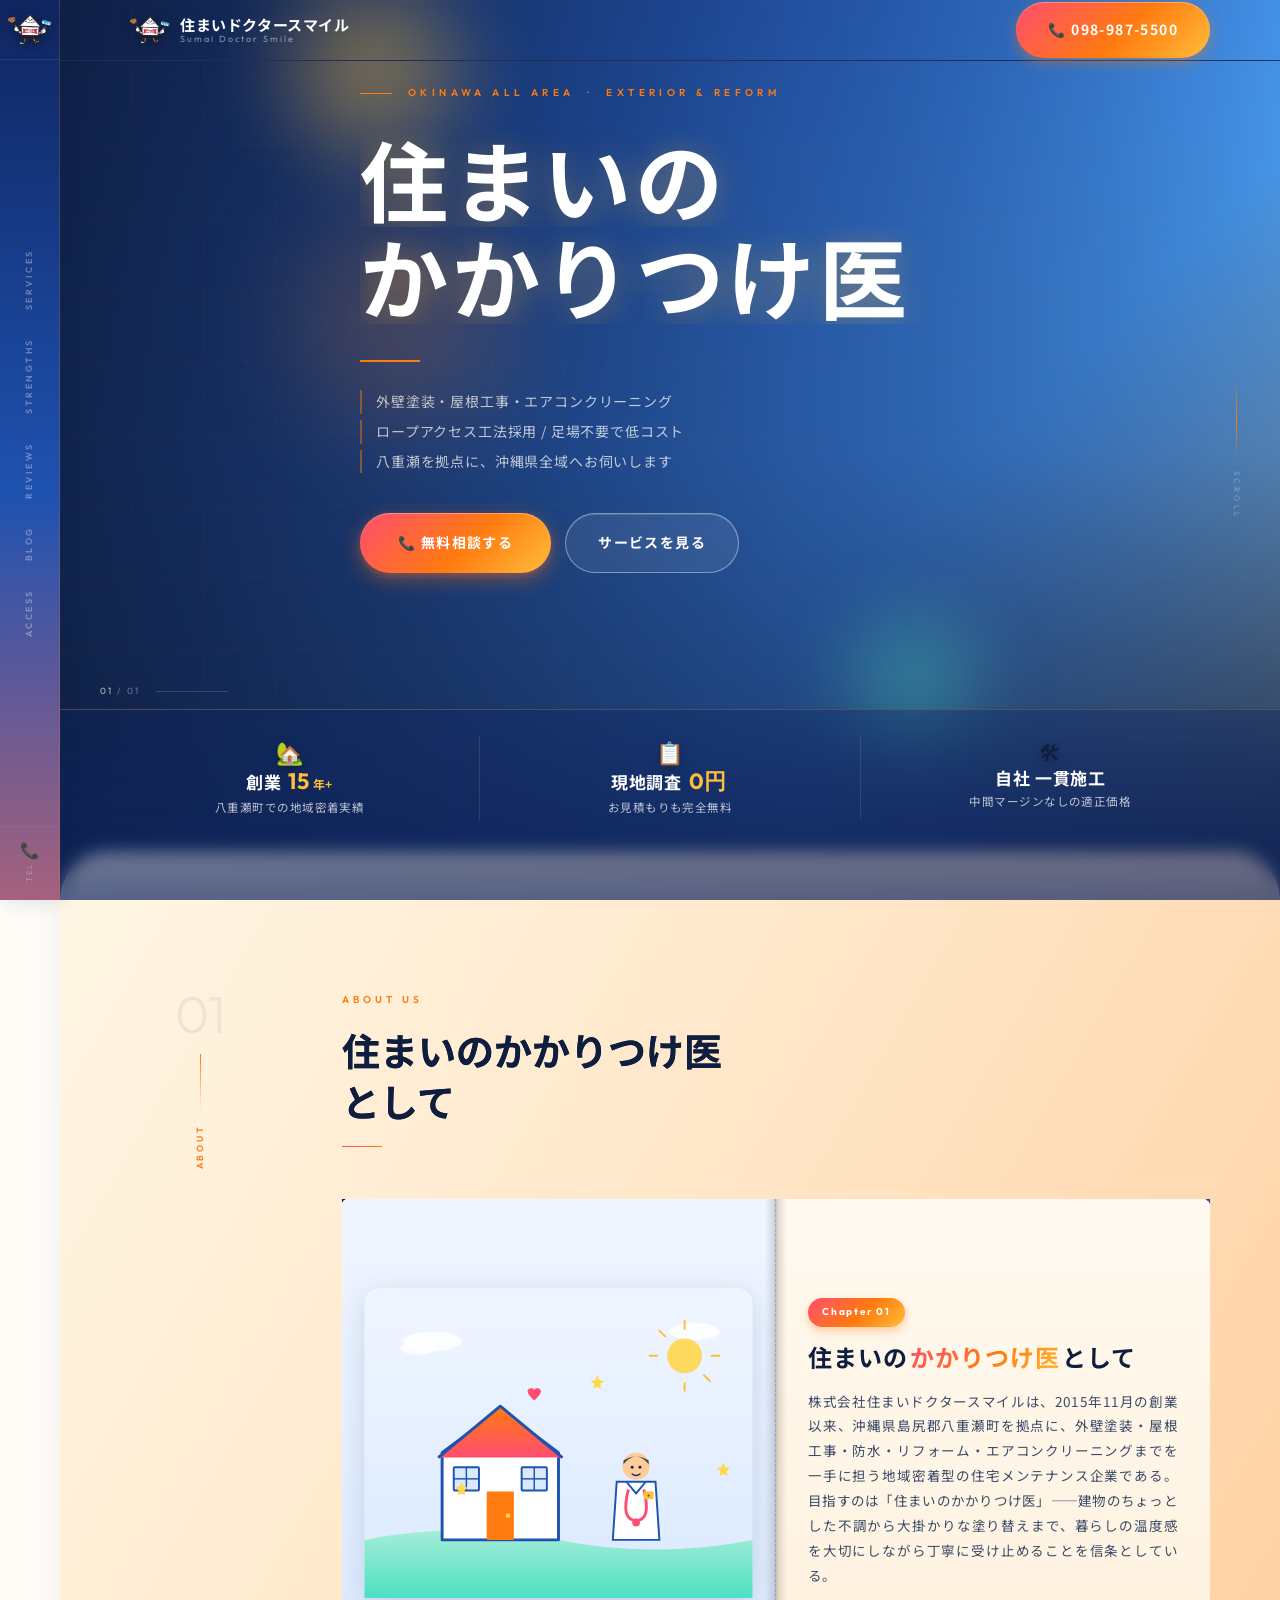
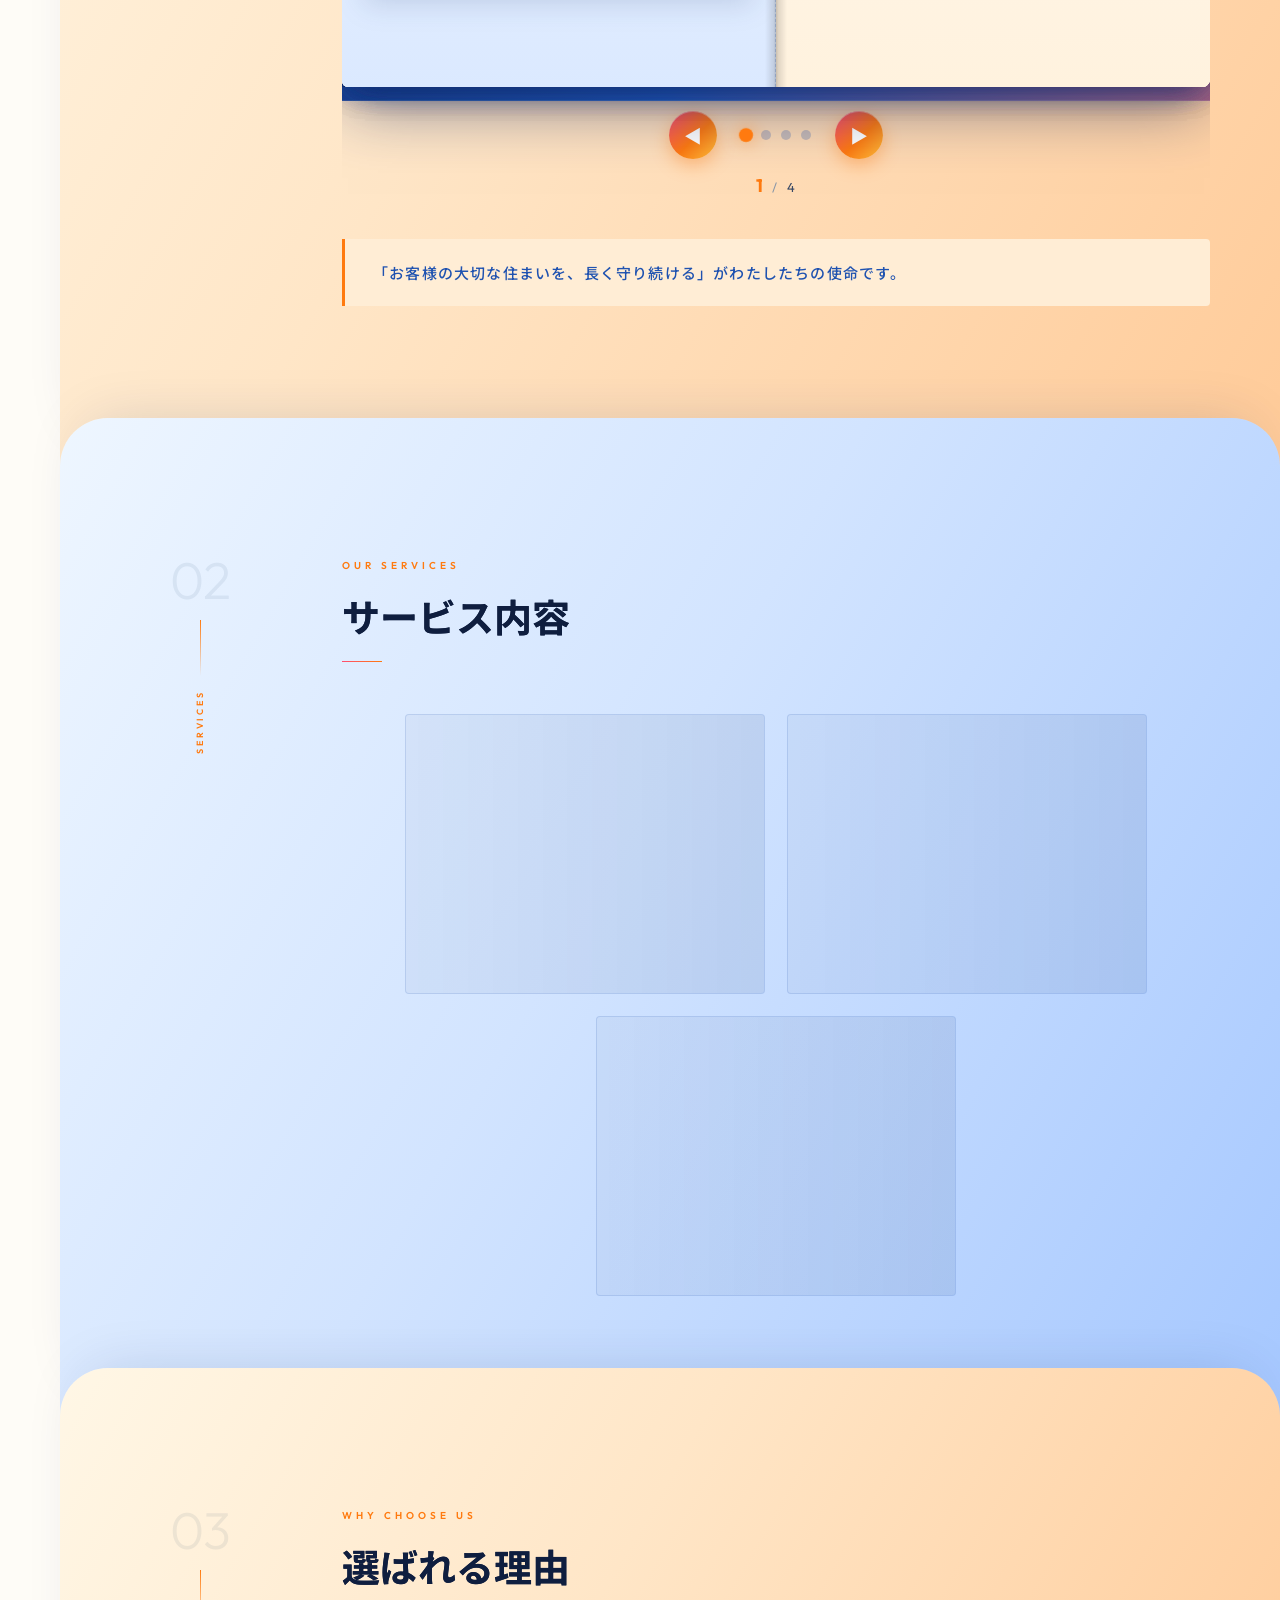
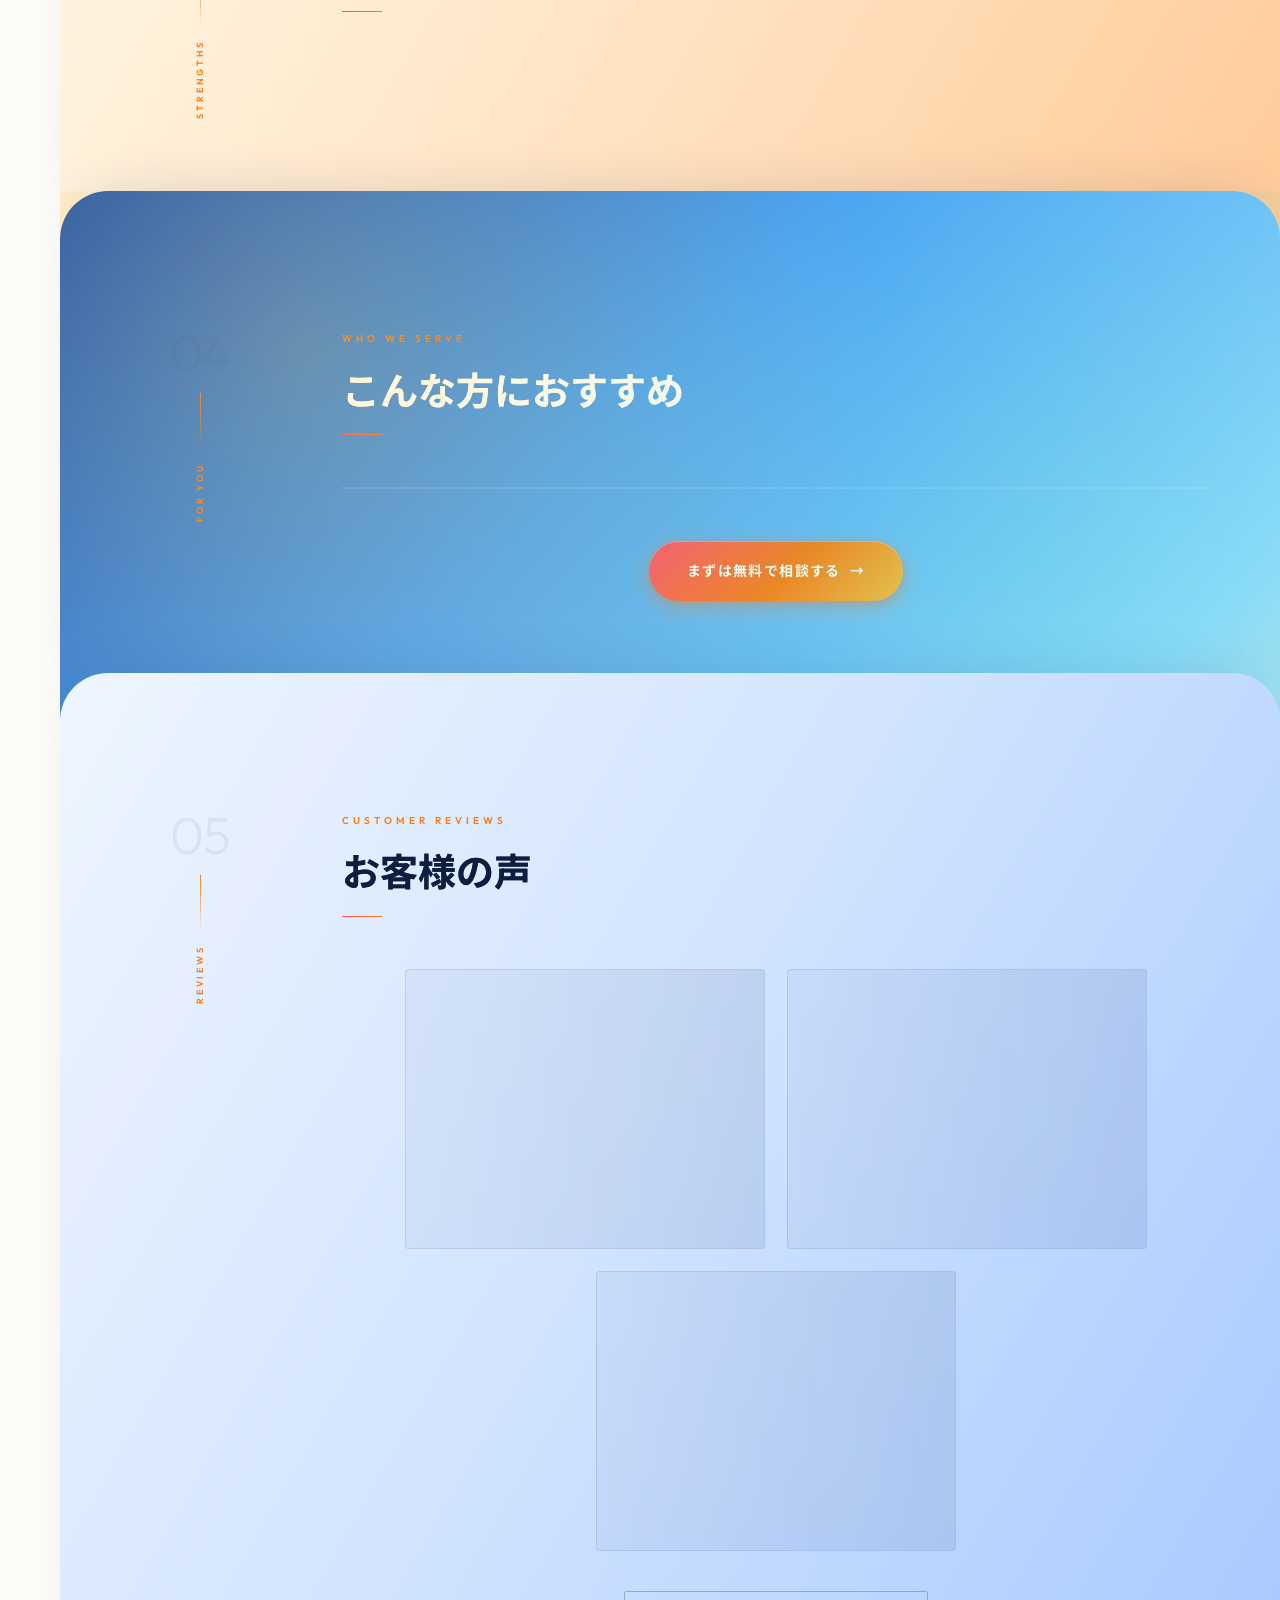
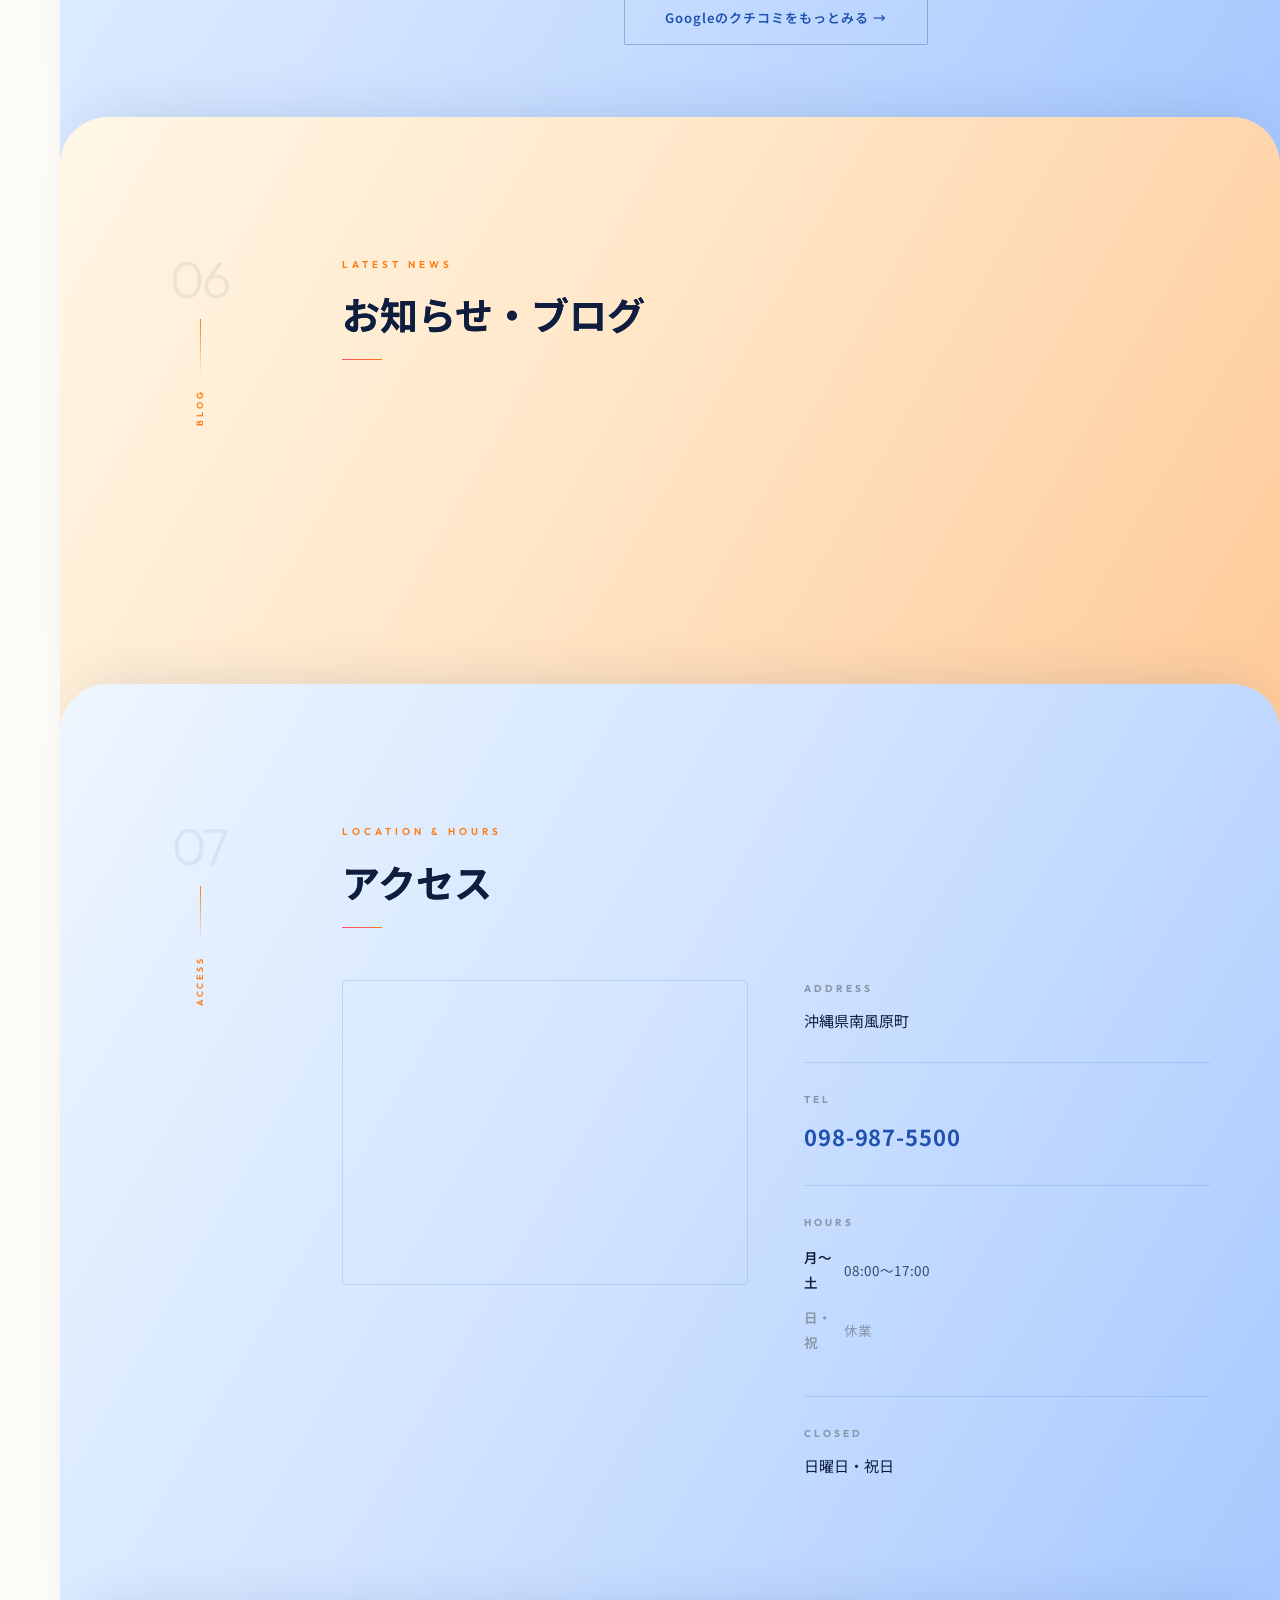
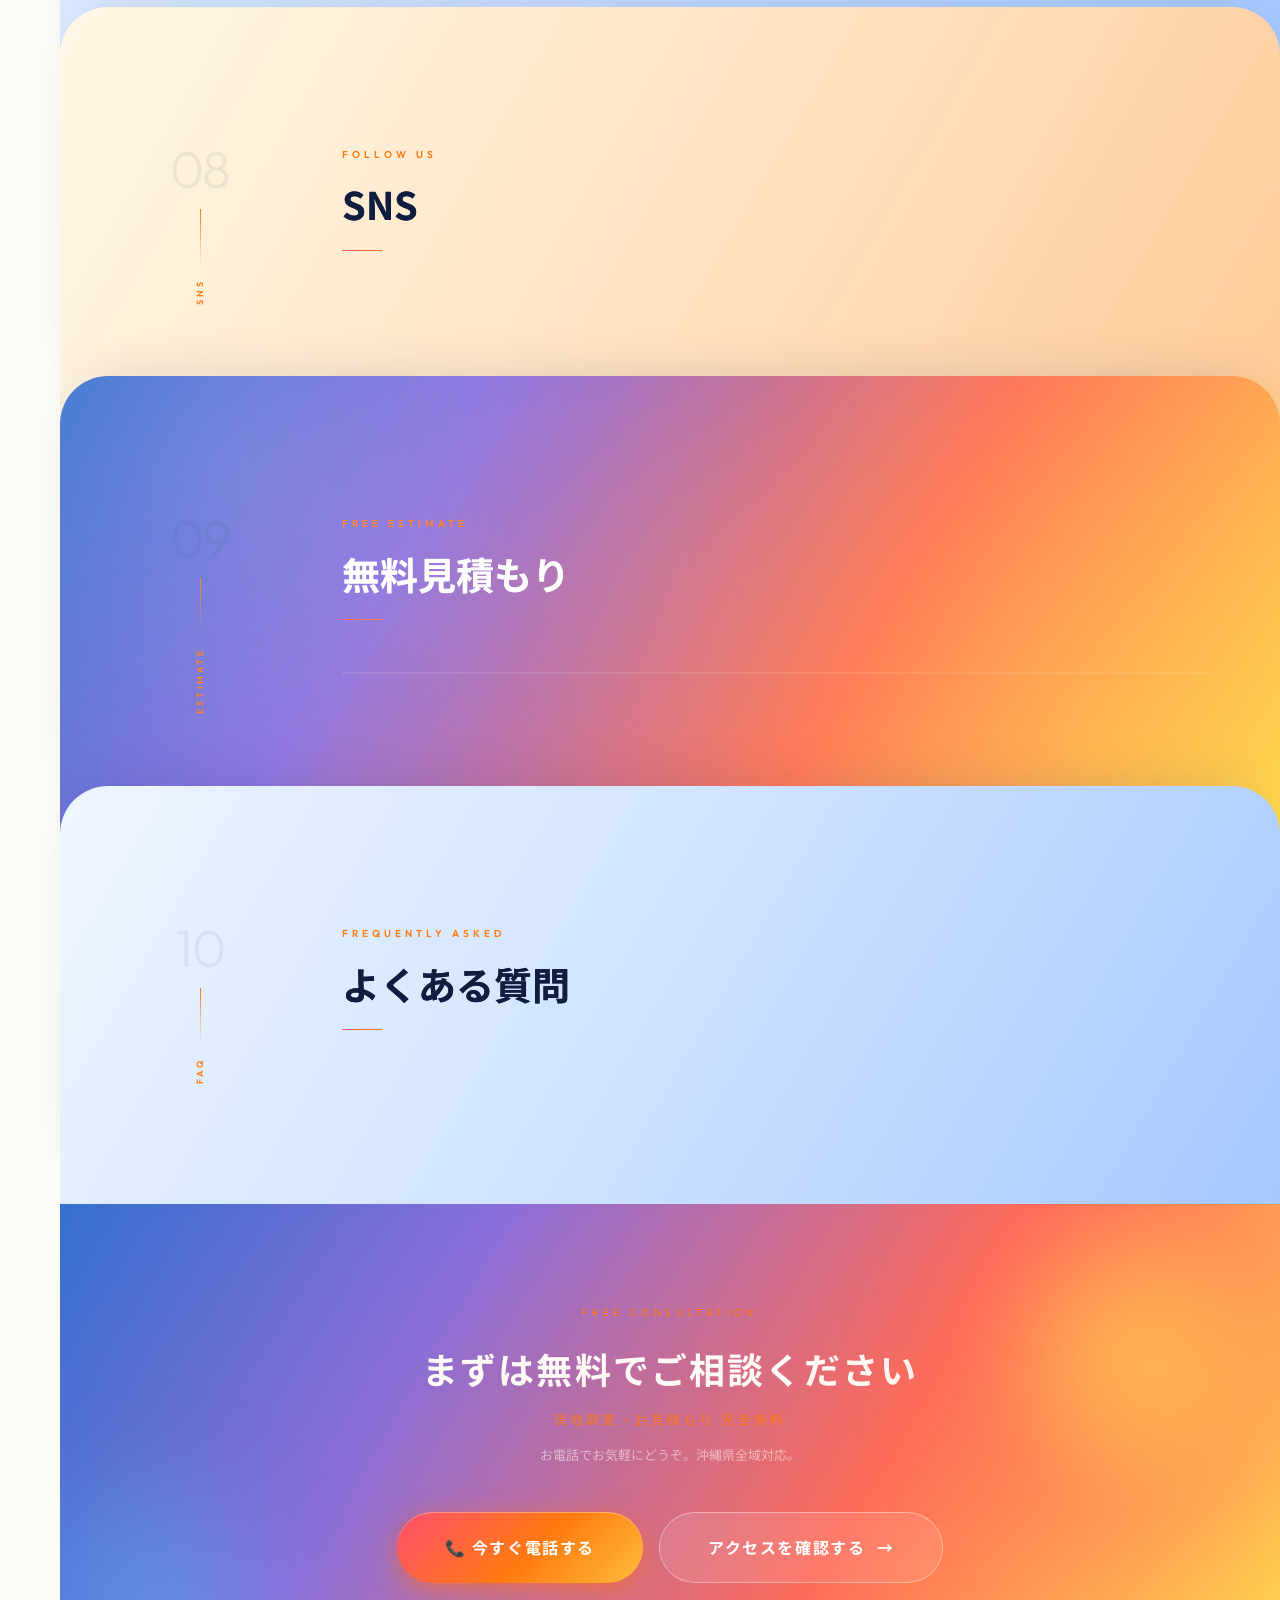
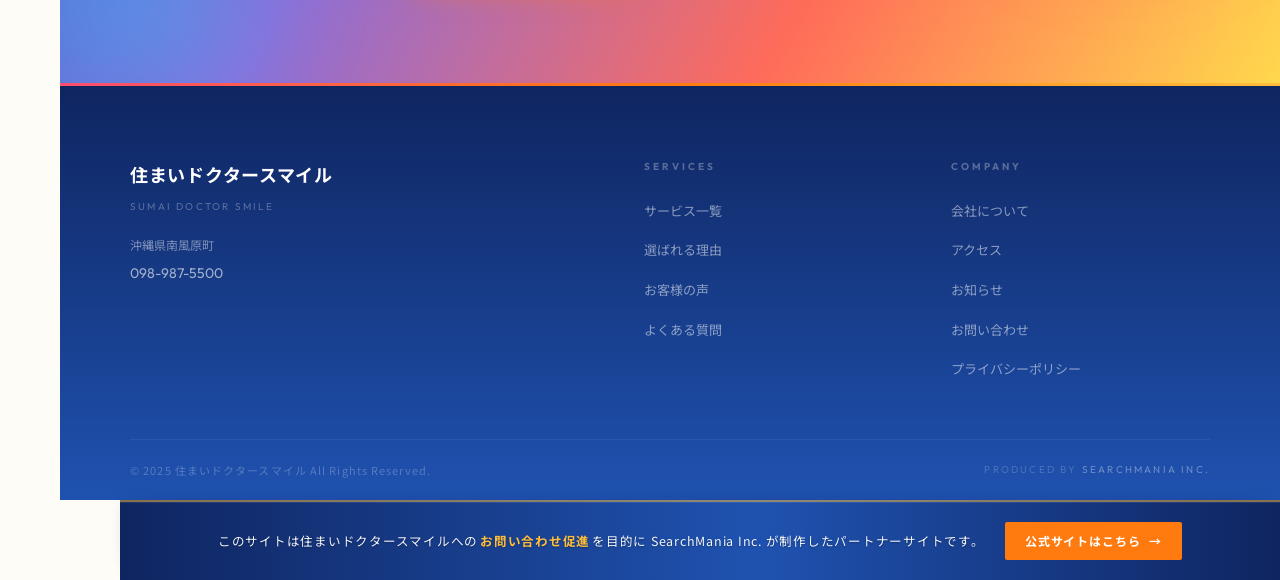
==== index.html @ c66b6b59 "ページめくりを右ページ(text)だけ折山軸で回転＋イラストフェード＋住所を南風原町に修正" ====
<!DOCTYPE html>
<!-- ============================================================
     index.html — 住まいドクタースマイル様
     re-loop.jp インスパイア エディトリアルデザイン
     ============================================================ -->
<html lang="ja">
<head>
<meta charset="UTF-8">
<meta name="viewport" content="width=device-width,initial-scale=1,viewport-fit=cover">
<meta name="theme-color" content="#0D1E3D">
<title>外壁塗装・屋根工事・エアコンクリーニング｜住まいドクタースマイル【沖縄県全域対応】</title>
<meta name="description" content="八重瀬町を拠点に沖縄県全域へ。ロープアクセス工法で足場不要・低コストを実現。外壁塗装・屋根工事・エアコンクリーニングなら住まいドクタースマイルへ。無料調査・無料見積もり。">
<meta http-equiv="content-language" content="ja">

<!-- OGP -->
<meta property="og:type" content="website">
<meta property="og:title" content="外壁塗装・屋根工事なら住まいドクタースマイル｜沖縄県全域対応">
<meta property="og:description" content="八重瀬町を拠点に沖縄県全域へ。ロープアクセス工法で足場不要・低コスト。無料調査・無料見積もり。">
<meta property="og:url" content="https://sumai-doctor-smile.search-mania.net/">
<meta property="og:image" content="https://sumai-doctor-smile.search-mania.net/ogp.svg">
<meta property="og:site_name" content="住まいドクタースマイル">
<meta property="og:locale" content="ja_JP">
<meta name="twitter:card" content="summary_large_image">

<link rel="icon" type="image/png" href="/logo.png">
<link rel="apple-touch-icon" href="/logo.png">
<link rel="canonical" href="https://sumai-doctor-smile.search-mania.net/">

<!-- Google Fonts -->
<link rel="preconnect" href="https://fonts.googleapis.com">
<link rel="preconnect" href="https://fonts.gstatic.com" crossorigin>
<link href="https://fonts.googleapis.com/css2?family=Outfit:wght@300;400;600;700&family=Noto+Sans+JP:wght@400;500;700&display=swap" rel="stylesheet">

<link rel="stylesheet" href="shared.css">

<!-- Google Search Console 認証 -->
<meta name="google-site-verification" content="LZg90oxtbqi0v6An7Fc0uO3ufbqcmW4_Qp9mCI2u6wk" />

<!-- JSON-LD -->
<script id="main-jsonld" type="application/ld+json">
{
  "@context": "https://schema.org",
  "@type": "LocalBusiness",
  "name": "株式会社住まいドクタースマイル",
  "alternateName": "Sumai Doctor Smile",
  "image": "https://sumai-doctor-smile.search-mania.net/ogp.svg",
  "url": "https://sumai-doctor-smile.search-mania.net/",
  "telephone": "0989875500",
  "inLanguage": "ja",
  "address": {
    "@type": "PostalAddress",
    "streetAddress": "喜屋武261-2",
    "addressLocality": "島尻郡南風原町",
    "addressRegion": "沖縄県",
    "postalCode": "901-1113",
    "addressCountry": "JP"
  },
  "openingHours": ["Mo-Sa 08:00-17:00"],
  "priceRange": "¥¥",
  "sameAs": [
    "https://sumai-dr-smile-okinawa.com/",
    "https://www.instagram.com/sumai_dr.smile/",
    "https://www.facebook.com/sumaidoctorsmile"
  ]
}
</script>
</head>
<body>

<!-- スクロール進捗バー -->
<div class="scroll-progress" id="scrollProgress" aria-hidden="true"></div>

<!-- ============================================================
     ページローダー
     ============================================================ -->
<div id="page-loader" aria-hidden="true">
  <img class="loader-stamp" src="/logo.png" alt="住まいドクタースマイル" />
  <p class="loader-name">住まいドクタースマイル</p>
  <div class="loader-dots" aria-label="読み込み中"><span></span><span></span><span></span></div>
</div>

<!-- ============================================================
     左サイドバー（デスクトップ）
     ============================================================ -->
<aside class="sidebar" id="sidebar" aria-label="サイドナビゲーション">
  <a href="#hero" class="sb-brand" aria-label="トップへ">
    <img class="sb-brand-logo" src="/logo.png" alt="住まいドクタースマイル" />
  </a>
  <nav class="sb-nav" aria-label="セクションナビ">
    <a href="#menu"     class="sb-link">SERVICES</a>
    <a href="#features" class="sb-link">STRENGTHS</a>
    <a href="#reviews"  class="sb-link">REVIEWS</a>
    <a href="#blog"     class="sb-link">BLOG</a>
    <a href="#access"   class="sb-link">ACCESS</a>
  </nav>
  <a href="tel:0989875500" class="sb-contact" aria-label="098-987-5500 に電話する">
    <span class="sb-tel-icon" aria-hidden="true">📞</span>
    <span class="sb-tel-label">TEL</span>
  </a>
</aside>

<!-- ============================================================
     トップナビ（モバイル主用）
     ============================================================ -->
<nav class="nav" id="nav" role="navigation" aria-label="グローバルナビゲーション">
  <div class="nav-inner">
    <a href="#hero" class="nav-brand">
      <img class="nav-brand-logo" src="/logo.png" alt="住まいドクタースマイル" />
      <span class="nav-brand-text">
        <span class="nav-brand-ja-txt nav-brand-ja">住まいドクタースマイル</span>
        <span class="en">Sumai Doctor Smile</span>
      </span>
    </a>
    <a href="tel:0989875500" class="btn btn-nav">📞 098-987-5500</a>
    <button class="nav-toggle" id="navToggle" aria-label="メニューを開く" aria-expanded="false">
      <span></span><span></span><span></span>
    </button>
  </div>
  <div class="nav-mobile-menu" id="navMobileMenu" aria-hidden="true">
    <ul>
      <li><a href="#about"    class="nav-mobile-link">私たちについて</a></li>
      <li><a href="#menu"     class="nav-mobile-link">サービス内容</a></li>
      <li><a href="#features" class="nav-mobile-link">選ばれる理由</a></li>
      <li><a href="#reviews"  class="nav-mobile-link">お客様の声</a></li>
      <li><a href="#blog"     class="nav-mobile-link">お知らせ・ブログ</a></li>
      <li><a href="#access"   class="nav-mobile-link">アクセス</a></li>
      <li><a href="tel:0989875500" class="nav-mobile-link nav-mobile-tel">📞 098-987-5500（無料相談）</a></li>
    </ul>
  </div>
</nav>

<!-- ============================================================
     ページラッパー（サイドバー分オフセット）
     ============================================================ -->
<div class="page-wrap">

  <!-- ============================================================
       HERO — フルブリード エディトリアルスタイル
       ============================================================ -->
  <section class="hero" id="hero" aria-label="メインビジュアル">

    <!-- 装飾：浮遊オーブ -->
    <div class="hero-particles" aria-hidden="true"></div>

    <!-- CMS 写真背景（applyHero が設定） -->
    <div class="hero-photo-bg" id="heroPhotoBg"></div>

    <!-- 右側写真コラージュ（デスクトップ装飾） -->
    <div class="hero-photo-collage" id="heroPhotoCollage" aria-hidden="true">
      <div class="hpc-top" id="hpcTop">
        <span class="hpc-label">| EXTERIOR |</span>
      </div>
      <div class="hpc-btm" id="hpcBtm">
        <span class="hpc-label">| REFORM |</span>
      </div>
    </div>

    <!-- 旧写真グリッド（CMS互換性のため保持・非表示） -->
    <div id="heroPhotoGrid" style="display:none;" aria-hidden="true">
      <div class="hpg-main"></div>
      <div class="hpg-sm hpg-sm-1"></div>
      <div class="hpg-sm hpg-sm-2"></div>
    </div>

    <!-- メインテキスト -->
    <div class="container hero-inner">
      <div class="hero-eyebrow hero-anim-1">
        OKINAWA ALL AREA &nbsp;·&nbsp; EXTERIOR &amp; REFORM
      </div>
      <h1 class="hero-h1">
        <span class="hero-h1-line">
          <span class="hero-h1-line-inner">住まいの</span>
        </span>
        <span class="hero-h1-line">
          <span class="hero-h1-line-inner">かかりつけ医</span>
        </span>
      </h1>
      <div class="hero-rule hero-anim-3" id="heroRule"></div>
      <div class="hero-subs hero-anim-4" id="heroSubs">
        <p class="h-sub" id="heroSub">外壁塗装・屋根工事・エアコンクリーニング</p>
        <p class="h-sub">ロープアクセス工法採用 / 足場不要で低コスト</p>
        <p class="h-sub">八重瀬を拠点に、沖縄県全域へお伺いします</p>
      </div>
      <div class="h-actions hero-anim-5">
        <a href="tel:0989875500" class="btn btn-primary btn-ripple">📞 無料相談する</a>
        <a href="#menu" class="btn btn-outline-white">サービスを見る</a>
      </div>
    </div>

    <!-- 統計バー -->
    <div class="hero-stats-bar hero-anim-6">
      <div class="hero-stat">
        <span class="h-stat-ico" aria-hidden="true">🏡</span>
        <span class="h-stat-value">創業 <span class="count-num" data-count="15">0</span><small>年+</small></span>
        <span class="h-stat-caption">八重瀬町での地域密着実績</span>
      </div>
      <div class="hero-stat">
        <span class="h-stat-ico" aria-hidden="true">📋</span>
        <span class="h-stat-value">現地調査 <em>0円</em></span>
        <span class="h-stat-caption">お見積もりも完全無料</span>
      </div>
      <div class="hero-stat">
        <span class="h-stat-ico" aria-hidden="true">🛠</span>
        <span class="h-stat-value">自社 一貫施工</span>
        <span class="h-stat-caption">中間マージンなしの適正価格</span>
      </div>
    </div>

    <!-- スライドショー進行インジケーター（grandereverie.jp インスパイア） -->
    <div class="hero-indicator" id="heroIndicator" aria-hidden="true">
      <span class="hero-slide-counter">
        <span class="current" id="heroCountCurrent">01</span>
        <span> / </span>
        <span id="heroCountTotal">01</span>
      </span>
      <div class="hero-progress-track">
        <div class="hero-progress-fill" id="heroProgressFill"></div>
      </div>
    </div>

    <!-- スクロールインジケーター -->
    <div class="hero-scroll" aria-hidden="true">
      <div class="hero-scroll-line"></div>
      <span>SCROLL</span>
    </div>
  </section>

  <!-- ============================================================
       ABOUT — 01
       ============================================================ -->
  <section class="about ed-sec" id="about">
    <div class="container">
      <div class="ed-grid">
        <div class="ed-aside">
          <span class="ed-num" aria-hidden="true">01</span>
          <div class="ed-vline" aria-hidden="true"></div>
          <span class="ed-en" aria-hidden="true">About</span>
        </div>
        <div class="ed-main">
          <div class="sec-head sec-head-left">
            <span class="eyebrow">About Us</span>
            <h2 class="section-title reveal">住まいのかかりつけ医<br>として</h2>
            <span class="sec-line line-draw"></span>
          </div>

          <!-- 3D フリップブック -->
          <div class="pb-book" id="pbBook" data-current="1">
            <div class="pb-stage">
              <article class="pb-page" data-idx="1">
                <div class="pb-inner">
                  <div class="pb-side pb-illust">
                    <img src="/assets/about/scene1-doctor.svg" alt="住まいのかかりつけ医" decoding="async"/>
                  </div>
                  <div class="pb-side pb-text">
                    <span class="ab-badge">Chapter 01</span>
                    <h3 class="ab-headline">住まいの<em>かかりつけ医</em>として</h3>
                    <p data-para="1">株式会社住まいドクタースマイルは、2015年11月の創業以来、沖縄県島尻郡八重瀬町を拠点に、外壁塗装・屋根工事・防水・リフォーム・エアコンクリーニングまでを一手に担う地域密着型の住宅メンテナンス企業である。目指すのは「住まいのかかりつけ医」——建物のちょっとした不調から大掛かりな塗り替えまで、暮らしの温度感を大切にしながら丁寧に受け止めることを信条としている。</p>
                  </div>
                </div>
              </article>

              <article class="pb-page" data-idx="2">
                <div class="pb-inner">
                  <div class="pb-side pb-illust">
                    <img src="/assets/about/scene2-climate.svg" alt="沖縄の強い日差し・塩害・台風から住まいを守る" decoding="async"/>
                  </div>
                  <div class="pb-side pb-text">
                    <span class="ab-badge">Chapter 02</span>
                    <h3 class="ab-headline">沖縄の気候に<em>本当に耐える</em>塗装を</h3>
                    <p data-para="2">沖縄の住宅は、強い日差し、絶え間ない塩害、そして毎年やってくる台風という、本土とは比べものにならない過酷な環境にさらされている。だからこそ当社は、塗料の選定から下地処理、防水仕様の設計に至るまで、沖縄の気候に本当に耐え得るかを一つひとつ吟味している。表面を整えるだけの塗装ではなく、10年先も安心して暮らせる住まいを残すことが、当社の使命である。</p>
                  </div>
                </div>
              </article>

              <article class="pb-page" data-idx="3">
                <div class="pb-inner">
                  <div class="pb-side pb-illust">
                    <img src="/assets/about/scene3-rope.svg" alt="ロープアクセスで足場費用ゼロ" decoding="async"/>
                  </div>
                  <div class="pb-side pb-text">
                    <span class="ab-badge">Chapter 03</span>
                    <h3 class="ab-headline">ロープアクセスで<em>足場費用ゼロ</em></h3>
                    <p data-para="3">最大の強みは、ロープアクセス工法を採用していることである。ビルやマンションの高所、狭小地の外壁など、足場を組めば数十万円かかる現場でも、ロープアクセスなら足場費用ゼロで、しかも工期を大幅に短縮できる。「足場代が高いから」と諦めていた補修や点検にも、気軽に一歩踏み出していただける体制を整えている。</p>
                  </div>
                </div>
              </article>

              <article class="pb-page" data-idx="4">
                <div class="pb-inner">
                  <div class="pb-side pb-illust">
                    <img src="/assets/about/scene4-onestop.svg" alt="住まいのあらゆる困りごとにワンストップ" decoding="async"/>
                  </div>
                  <div class="pb-side pb-text">
                    <span class="ab-badge">Chapter 04</span>
                    <h3 class="ab-headline">住まいのすべてを<em>ワンストップ</em>で</h3>
                    <p data-para="4">外壁・屋根の塗装から、雨漏り診断、エアコンクリーニング、ハウスクリーニング、内部解体、不用品回収まで——住まいに関わるあらゆる困りごとにワンストップで対応する。自社一貫施工で中間マージンを排し、明朗会計・現地調査無料・お見積り無料を徹底している。八重瀬から沖縄全域へ、住まいと家族の暮らしを守り続けたい。</p>
                  </div>
                </div>
              </article>

              <!-- 綴じ影は stage 内に閉じ込める -->
              <div class="pb-spine" aria-hidden="true"></div>
            </div>

            <!-- コントロール -->
            <div class="pb-controls">
              <button class="pb-btn pb-prev" type="button" aria-label="前のページ">◀</button>
              <div class="pb-dots" role="tablist">
                <button class="pb-dot" data-goto="1" aria-label="Chapter 1"></button>
                <button class="pb-dot" data-goto="2" aria-label="Chapter 2"></button>
                <button class="pb-dot" data-goto="3" aria-label="Chapter 3"></button>
                <button class="pb-dot" data-goto="4" aria-label="Chapter 4"></button>
              </div>
              <button class="pb-btn pb-next" type="button" aria-label="次のページ">▶</button>
            </div>
            <div class="pb-counter"><span id="pbCurrent">1</span> <em>/</em> 4</div>
          </div>

          <blockquote class="about-quote reveal" id="aboutQuote">
            「お客様の大切な住まいを、長く守り続ける」がわたしたちの使命です。
          </blockquote>

          <!-- 旧CMS互換のため隠しコンテナだけ残す（applyAboutが埋める） -->
          <div class="about-paras" id="aboutParas" hidden></div>
          <div class="about-photos" id="aboutPhotos" hidden></div>
        </div>
      </div>
    </div>
  </section>

  <!-- ============================================================
       MENU / SERVICES — 02
       ============================================================ -->
  <section class="menu-sec ed-sec" id="menu">
    <div class="container">
      <div class="ed-grid">
        <div class="ed-aside">
          <span class="ed-num" aria-hidden="true">02</span>
          <div class="ed-vline" aria-hidden="true"></div>
          <span class="ed-en" aria-hidden="true">Services</span>
        </div>
        <div class="ed-main">
          <div class="sec-head sec-head-left">
            <span class="eyebrow">Our Services</span>
            <h2 class="section-title reveal">サービス内容</h2>
            <span class="sec-line line-draw"></span>
          </div>
          <!-- スケルトンローダー（CMS ロード後に差し替え） -->
          <div class="menu-grid reveal-stagger" id="menuGrid">
            <div class="menu-skel"></div>
            <div class="menu-skel"></div>
            <div class="menu-skel"></div>
          </div>
        </div>
      </div>
    </div>
  </section>

  <!-- ============================================================
       FEATURES — 03
       ============================================================ -->
  <section class="features ed-sec" id="features">
    <div class="container">
      <div class="ed-grid">
        <div class="ed-aside">
          <span class="ed-num" aria-hidden="true">03</span>
          <div class="ed-vline" aria-hidden="true"></div>
          <span class="ed-en" aria-hidden="true">Strengths</span>
        </div>
        <div class="ed-main">
          <div class="sec-head sec-head-left">
            <span class="eyebrow">Why Choose Us</span>
            <h2 class="section-title reveal">選ばれる理由</h2>
            <span class="sec-line line-draw"></span>
          </div>
          <div class="features-list reveal-stagger" id="featuresList"></div>
        </div>
      </div>
    </div>
  </section>

  <!-- ============================================================
       FOR YOU — 04
       ============================================================ -->
  <section class="for-you ed-sec" id="foryou">
    <div class="container">
      <div class="ed-grid">
        <div class="ed-aside">
          <span class="ed-num" aria-hidden="true">04</span>
          <div class="ed-vline" aria-hidden="true"></div>
          <span class="ed-en" aria-hidden="true">For You</span>
        </div>
        <div class="ed-main">
          <div class="sec-head sec-head-left">
            <span class="eyebrow">Who We Serve</span>
            <h2 class="section-title reveal">こんな方におすすめ</h2>
            <span class="sec-line line-draw"></span>
          </div>
          <div class="for-you-grid reveal-stagger" id="forYouGrid"></div>
          <div class="for-you-cta">
            <a href="tel:0989875500" class="btn btn-primary btn-ripple">まずは無料で相談する &nbsp;→</a>
          </div>
        </div>
      </div>
    </div>
  </section>

  <!-- ============================================================
       REVIEWS — 05
       ============================================================ -->
  <section class="reviews-sec ed-sec" id="reviews">
    <div class="container">
      <div class="ed-grid">
        <div class="ed-aside">
          <span class="ed-num" aria-hidden="true">05</span>
          <div class="ed-vline" aria-hidden="true"></div>
          <span class="ed-en" aria-hidden="true">Reviews</span>
        </div>
        <div class="ed-main">
          <div class="sec-head sec-head-left">
            <span class="eyebrow">Customer Reviews</span>
            <h2 class="section-title reveal">お客様の声</h2>
            <span class="sec-line line-draw"></span>
          </div>
          <!-- スケルトンローダー -->
          <div class="reviews-grid" id="reviewsGrid" data-gbp-url="">
            <div class="review-skel"></div>
            <div class="review-skel"></div>
            <div class="review-skel"></div>
          </div>
          <div class="reviews-more-wrap">
            <a id="reviewsMoreBtn" class="btn-reviews-more" href="#" target="_blank" rel="noopener">
              Googleのクチコミをもっとみる →
            </a>
          </div>
        </div>
      </div>
    </div>
  </section>

  <!-- ============================================================
       BLOG — 06
       ============================================================ -->
  <section class="ed-sec" id="blog">
    <div class="container">
      <div class="ed-grid">
        <div class="ed-aside">
          <span class="ed-num" aria-hidden="true">06</span>
          <div class="ed-vline" aria-hidden="true"></div>
          <span class="ed-en" aria-hidden="true">Blog</span>
        </div>
        <div class="ed-main">
          <div class="sec-head sec-head-left">
            <span class="eyebrow">Latest News</span>
            <h2 class="section-title reveal">お知らせ・ブログ</h2>
            <span class="sec-line line-draw"></span>
          </div>
          <div class="wall cms-loading" aria-live="polite"></div>
        </div>
      </div>
    </div>
  </section>

  <!-- ============================================================
       ACCESS — 07
       ============================================================ -->
  <section class="access-sec ed-sec" id="access">
    <div class="container">
      <div class="ed-grid">
        <div class="ed-aside">
          <span class="ed-num" aria-hidden="true">07</span>
          <div class="ed-vline" aria-hidden="true"></div>
          <span class="ed-en" aria-hidden="true">Access</span>
        </div>
        <div class="ed-main">
          <div class="sec-head sec-head-left">
            <span class="eyebrow">Location &amp; Hours</span>
            <h2 class="section-title reveal">アクセス</h2>
            <span class="sec-line line-draw"></span>
          </div>
          <div class="access-grid reveal">
            <div class="access-map-embed">
              <div id="mapEmbed" style="width:100%;height:100%;">
                <iframe
                  src="https://www.google.com/maps/embed?pb=!1m18!1m12!1m3!1d28953.08!2d127.758!3d26.10!2m3!1f0!2f0!3f0!3m2!1i1024!2i768!4f13.1!3m3!1m2!1s0x34e57bfdc45db0c7%3A0x0!2z5LqL6YeO5Ya277K45Ye35Ymy!5e0!3m2!1sja!2sjp!4v1"
                  allowfullscreen=""
                  loading="lazy"
                  title="住まいドクタースマイル アクセスマップ"
                  style="width:100%;height:100%;border:0;">
                </iframe>
              </div>
            </div>
            <div class="access-info">
              <div class="access-detail">
                <h3>Address</h3>
                <p id="accessAddress">沖縄県南風原町</p>
              </div>
              <div class="access-detail">
                <h3>Tel</h3>
                <p><a href="tel:0989875500" class="access-tel">098-987-5500</a></p>
              </div>
              <div class="access-detail">
                <h3>Hours</h3>
                <table class="hours-table">
                  <tbody id="hoursTbody">
                    <tr><th>月〜土</th><td>08:00〜17:00</td></tr>
                    <tr class="closed"><th>日・祝</th><td>休業</td></tr>
                  </tbody>
                </table>
                <p class="hours-note" id="hoursNote"></p>
              </div>
              <div class="access-detail">
                <h3>Closed</h3>
                <p id="accessClosed">日曜日・祝日</p>
              </div>
            </div>
          </div>
        </div>
      </div>
    </div>
  </section>

  <!-- ============================================================
       SNS — 08
       ============================================================ -->
  <section class="sns-sec ed-sec" id="sns">
    <div class="container">
      <div class="ed-grid">
        <div class="ed-aside">
          <span class="ed-num" aria-hidden="true">08</span>
          <div class="ed-vline" aria-hidden="true"></div>
          <span class="ed-en" aria-hidden="true">SNS</span>
        </div>
        <div class="ed-main">
          <div class="sec-head sec-head-left">
            <span class="eyebrow">Follow Us</span>
            <h2 class="section-title reveal">SNS</h2>
            <span class="sec-line line-draw"></span>
          </div>
          <div class="sns-grid reveal-stagger" id="snsGrid"></div>
        </div>
      </div>
    </div>
  </section>

  <!-- ============================================================
       ESTIMATE / DELIVERY — 09
       ============================================================ -->
  <section class="estimate-sec ed-sec" id="estimate">
    <div class="container">
      <div class="ed-grid">
        <div class="ed-aside">
          <span class="ed-num" aria-hidden="true">09</span>
          <div class="ed-vline" aria-hidden="true"></div>
          <span class="ed-en" aria-hidden="true">Estimate</span>
        </div>
        <div class="ed-main">
          <div class="sec-head sec-head-left">
            <span class="eyebrow">Free Estimate</span>
            <h2 class="section-title reveal">無料見積もり</h2>
            <span class="sec-line line-draw"></span>
          </div>
          <div class="estimate-grid reveal-stagger" id="deliveryGrid"></div>
        </div>
      </div>
    </div>
  </section>

  <!-- ============================================================
       FAQ — 10
       ============================================================ -->
  <section class="faq-sec ed-sec" id="faq">
    <div class="container">
      <div class="ed-grid">
        <div class="ed-aside">
          <span class="ed-num" aria-hidden="true">10</span>
          <div class="ed-vline" aria-hidden="true"></div>
          <span class="ed-en" aria-hidden="true">FAQ</span>
        </div>
        <div class="ed-main">
          <div class="sec-head sec-head-left">
            <span class="eyebrow">Frequently Asked</span>
            <h2 class="section-title reveal">よくある質問</h2>
            <span class="sec-line line-draw"></span>
          </div>
          <div class="faq-list" id="faqList"></div>
        </div>
      </div>
    </div>
  </section>

  <!-- ============================================================
       CTA
       ============================================================ -->
  <section class="cta" id="contact">
    <div class="cta-box container">
      <span class="cta-eyebrow">FREE CONSULTATION</span>
      <h2 id="ctaHeadline1">まずは無料でご相談ください</h2>
      <span id="ctaHeadline2" style="display:none;"></span>
      <p class="cta-sub" id="ctaSubText">現地調査・お見積もり 完全無料</p>
      <p class="cta-note">お電話でお気軽にどうぞ。沖縄県全域対応。</p>
      <div class="actions">
        <a href="tel:0989875500" class="btn btn-cta-primary btn-ripple" id="ctaBtn1">
          📞 今すぐ電話する
        </a>
        <a href="#access" class="btn btn-cta-outline" id="ctaBtn2">
          アクセスを確認する &nbsp;→
        </a>
      </div>
    </div>
  </section>

  <!-- ============================================================
       FOOTER
       ============================================================ -->
  <footer class="footer" id="footer">
    <div class="container">
      <div class="footer-inner">
        <div>
          <p class="footer-name nav-brand-ja">住まいドクタースマイル</p>
          <p class="footer-en">Sumai Doctor Smile</p>
          <p class="footer-addr">沖縄県南風原町</p>
          <a href="tel:0989875500" class="footer-tel">098-987-5500</a>
        </div>
        <div class="footer-links">
          <h4>Services</h4>
          <ul>
            <li><a href="#menu">サービス一覧</a></li>
            <li><a href="#features">選ばれる理由</a></li>
            <li><a href="#reviews">お客様の声</a></li>
            <li><a href="#faq">よくある質問</a></li>
          </ul>
        </div>
        <div class="footer-links">
          <h4>Company</h4>
          <ul>
            <li><a href="#about">会社について</a></li>
            <li><a href="#access">アクセス</a></li>
            <li><a href="#blog">お知らせ</a></li>
            <li><a href="tel:0989875500">お問い合わせ</a></li>
            <li><a href="/privacy-policy.html">プライバシーポリシー</a></li>
          </ul>
        </div>
      </div>
      <div class="footer-bottom">
        <p class="footer-copy">© 2025 住まいドクタースマイル All Rights Reserved.</p>
        <p class="produced-by">
          Produced by <a href="https://search-mania.net/" target="_blank" rel="noopener noreferrer">SearchMania Inc.</a>
        </p>
      </div>
    </div>
  </footer>

  <!-- パートナーサイト表示（公式サイトあり・フルワイドバー） -->
  <div class="partner-notice">
    <p>このサイトは住まいドクタースマイルへの<strong>お問い合わせ促進</strong>を目的に SearchMania Inc. が制作したパートナーサイトです。</p>
    <a id="partnerLink" href="https://sumai-dr-smile-okinawa.com/" target="_blank" rel="noopener noreferrer">公式サイトはこちら &nbsp;→</a>
  </div>

</div><!-- /.page-wrap -->

<!-- ============================================================
     JavaScript
     ============================================================ -->
<script>
'use strict';

/* スクロール位置リセット（skill 必須） */
if (history.scrollRestoration) history.scrollRestoration = 'manual';
window.scrollTo(0, 0);

/* ----------------------------------------------------------
   CMS 設定
   ---------------------------------------------------------- */
var GAS_URL  = 'https://script.google.com/macros/s/AKfycbxLMJF5LcekgykRj2020apkN4x3dyj6x4xg58YLsYOqi0AhLzU1Eza1kh5z-kqExDNY/exec';
var SITE_URL = 'https://sumai-doctor-smile.search-mania.net';

/* ----------------------------------------------------------
   ページローダー
   ---------------------------------------------------------- */
var _loaderStart = Date.now();
function _hideLoader() {
  var el = document.getElementById('page-loader');
  if (!el || el.dataset.done) return;
  el.dataset.done = '1';
  var wait = Math.max(0, 700 - (Date.now() - _loaderStart));
  setTimeout(function() {
    el.classList.add('fade-out');
    setTimeout(function() { if (el.parentNode) el.parentNode.removeChild(el); }, 650);
  }, wait);
}

/* ----------------------------------------------------------
   ユーティリティ
   ---------------------------------------------------------- */
function esc(s) {
  return String(s || '')
    .replace(/&/g,'&amp;').replace(/</g,'&lt;')
    .replace(/>/g,'&gt;').replace(/"/g,'&quot;');
}
function fmtDate(s) {
  if (!s) return '';
  var m = String(s).match(/^(\d{4})-(\d{2})-(\d{2})/);
  return m ? m[1] + '.' + m[2] + '.' + m[3] : String(s);
}
function driveImg(url) {
  if (!url) return '';
  var s = String(url).trim();
  var m1 = s.match(/\/d\/([a-zA-Z0-9_-]+)/);
  if (m1) return 'https://drive.google.com/thumbnail?id=' + m1[1] + '&sz=w1200';
  var m2 = s.match(/lh3\.googleusercontent\.com\/d\/([a-zA-Z0-9_-]+)/);
  if (m2) return 'https://lh3.googleusercontent.com/d/' + m2[1] + '=w1200';
  if (s.indexOf('drive.google.com/thumbnail') !== -1) {
    return s.replace(/([?&]sz=)[^&]*/, '$1w1200');
  }
  return s;
}

/* ----------------------------------------------------------
   apply 関数群
   ---------------------------------------------------------- */
function applySettings(s) {
  if (!s || typeof s !== 'object') return;
  document.querySelectorAll('.nav-brand-ja, .footer-name').forEach(function(el) {
    if (s.name) el.textContent = s.name;
  });
  var copy = document.querySelector('.footer-copy');
  if (copy && s.name) copy.textContent = '© 2025 ' + s.name + ' All Rights Reserved.';
  if (s.gbpUrl) {
    var gbpUrl = s.gbpUrl.trim();
    if (gbpUrl.startsWith('<')) {
      var m = gbpUrl.match(/src="([^"]+)"/);
      gbpUrl = m ? m[1] : '#';
    }
    s.gbpUrl = gbpUrl;
    var moreBtn = document.getElementById('reviewsMoreBtn');
    if (moreBtn && gbpUrl !== '#') moreBtn.href = gbpUrl;
  }
  if (!s.officialUrl) {
    s.officialUrl = s['公式サイトURL'] || s['公式サイト'] || '';
  }
  var partnerLink = document.getElementById('partnerLink');
  if (partnerLink && s.officialUrl) partnerLink.href = s.officialUrl;
  window._settings = s;
}

function applyHero(h) {
  if (!h) return;
  /* サブテキスト（1行目のみ） */
  if (Array.isArray(h.subLines) && h.subLines[0]) {
    var subEl = document.getElementById('heroSub');
    if (subEl) subEl.textContent = h.subLines[0];
  }
  /* コラージュ写真（右サイド装飾） */
  var photos = Array.isArray(h.photos) ? h.photos.filter(function(p){ return p.image; }) : [];
  var hpcTop = document.getElementById('hpcTop');
  var hpcBtm = document.getElementById('hpcBtm');
  var collage = document.getElementById('heroPhotoCollage');
  if (photos[0] && hpcTop) hpcTop.style.backgroundImage = 'url("' + driveImg(photos[0].image) + '")';
  if (photos[1] && hpcBtm) hpcBtm.style.backgroundImage = 'url("' + driveImg(photos[1].image) + '")';
  if (collage && photos.length) collage.classList.add('loaded');
  /* スライドショー背景 */
  var bg = document.getElementById('heroPhotoBg');
  if (!bg || !photos.length) return;
  var urls = photos.map(function(p){ return driveImg(p.image); }).filter(Boolean);
  if (!urls.length) return;
  /* インジケーター更新 */
  var fillEl    = document.getElementById('heroProgressFill');
  var currEl    = document.getElementById('heroCountCurrent');
  var totalEl   = document.getElementById('heroCountTotal');
  var INTERVAL  = 5000;
  var idx = 0;
  if (totalEl) totalEl.textContent = ('0' + urls.length).slice(-2);
  function pad(n) { return ('0' + (n + 1)).slice(-2); }
  function showPhoto(url, i) {
    var img = new Image();
    img.onload = function() {
      bg.style.backgroundImage = 'url("' + url + '")';
      bg.classList.add('visible');
      if (currEl) currEl.textContent = pad(i);
      if (fillEl) {
        fillEl.style.transition = 'none';
        fillEl.style.width = '0%';
        /* 次フレームで transition 再開 */
        requestAnimationFrame(function() {
          requestAnimationFrame(function() {
            fillEl.style.transition = 'width ' + (INTERVAL / 1000) + 's linear';
            fillEl.style.width = '100%';
          });
        });
      }
    };
    img.src = url;
  }
  showPhoto(urls[0], 0);
  if (urls.length > 1) {
    setInterval(function() {
      bg.classList.remove('visible');
      setTimeout(function() {
        idx = (idx + 1) % urls.length;
        showPhoto(urls[idx], idx);
      }, 1100);
    }, INTERVAL);
  }
}

function applyAbout(a) {
  if (!a || typeof a !== 'object') return;
  /* about-book シーンの本文を CMS 段落で上書き（data-para で 1:1 マッピング） */
  if (Array.isArray(a.paragraphs) && a.paragraphs.length) {
    a.paragraphs.forEach(function(p, i) {
      var el = document.querySelector('.about-book [data-para="' + (i + 1) + '"]');
      if (el) el.textContent = p;
    });
    /* 互換用の隠しコンテナも埋める */
    var paras = document.getElementById('aboutParas');
    if (paras) paras.innerHTML = a.paragraphs.map(function(p){return '<p>' + esc(p) + '</p>';}).join('');
  }
  var quote = document.getElementById('aboutQuote');
  if (quote && a.quote) quote.textContent = a.quote;
  var photos = document.getElementById('aboutPhotos');
  if (photos && Array.isArray(a.photos) && a.photos.length) {
    photos.innerHTML = a.photos.map(function(p) {
      var url = driveImg(p.image || p);
      return '<div class="about-photo" style="background-image:url(\'' + url + '\')"></div>';
    }).join('');
  }
}

/* サービス名からデフォルトイラストを推測 */
function menuIllustration(name) {
  var n = String(name || '');
  if (n.indexOf('外壁') !== -1)                          return '/assets/menu/exterior.svg';
  if (n.indexOf('屋根') !== -1 || n.indexOf('防水') !== -1) return '/assets/menu/roof.svg';
  if (n.indexOf('ロープ') !== -1)                        return '/assets/menu/rope.svg';
  if (n.indexOf('エアコン') !== -1)                      return '/assets/menu/ac.svg';
  if (n.indexOf('リフォーム') !== -1 || n.indexOf('解体') !== -1 || n.indexOf('その他') !== -1) return '/assets/menu/reform.svg';
  return '';
}

function applyMenu(items) {
  var grid = document.getElementById('menuGrid');
  if (!grid || !Array.isArray(items) || !items.length) return;
  grid.innerHTML = items.map(function(m) {
    var img = driveImg(m.image || m.img || '');
    var illust = img ? '' : menuIllustration(m.name || m.title || '');
    var imgHtml;
    if (img) {
      imgHtml = '<div class="menu-card-img" style="background-image:url(\'' + img + '\')"></div>';
    } else if (illust) {
      imgHtml = '<div class="menu-card-img illust"><img src="' + illust + '" alt="" decoding="async"/></div>';
    } else {
      imgHtml = '<div class="menu-card-img no-img"></div>';
    }
    return '<div class="menu-card reveal">' + imgHtml +
      '<div class="menu-card-body">' +
        (m.badge ? '<span class="menu-badge">' + esc(m.badge) + '</span>' : '') +
        '<p class="menu-card-name">' + esc(m.name || m.title || '') + '</p>' +
        (m.price ? '<p class="menu-card-price">' + esc(m.price) + '</p>' : '') +
        (m.desc  ? '<p class="menu-card-desc">'  + esc(m.desc)  + '</p>' : '') +
      '</div>' +
    '</div>';
  }).join('');
  observeReveal(grid.querySelectorAll('.reveal'));
}

function applyFeatures(items) {
  var list = document.getElementById('featuresList');
  if (!list || !Array.isArray(items) || !items.length) return;
  list.innerHTML = items.map(function(f, i) {
    return '<div class="feature-item reveal">' +
      '<span class="feature-num">0' + (i + 1) + '</span>' +
      '<div class="feature-content">' +
        '<h3 class="feature-title">' + esc(f.title || '') + '</h3>' +
        '<p class="feature-desc">' + esc(f.desc || f.body || '') + '</p>' +
      '</div>' +
    '</div>';
  }).join('');
  observeReveal(list.querySelectorAll('.reveal'));
}

function applyForYou(items) {
  var grid = document.getElementById('forYouGrid');
  if (!grid || !Array.isArray(items) || !items.length) return;
  grid.innerHTML = items.map(function(f) {
    return '<div class="for-you-card reveal">' +
      (f.icon ? '<span class="for-you-icon">' + esc(f.icon) + '</span>' : '') +
      '<h3>' + esc(f.label || f.title || '') + '</h3>' +
      (f.caption || f.desc ? '<p>' + esc(f.caption || f.desc) + '</p>' : '') +
    '</div>';
  }).join('');
  observeReveal(grid.querySelectorAll('.reveal'));
}

function applyReviews(items) {
  var grid = document.getElementById('reviewsGrid');
  if (!grid || !Array.isArray(items)) return;
  var gbpUrl = (window._settings && window._settings.gbpUrl) || grid.dataset.gbpUrl || '';
  var cards = items.slice(0, 5).map(function(r) {
    var rating = Math.min(5, parseInt(r.stars || r.rating) || 5);
    var stars = '';
    for (var i = 0; i < rating; i++) stars += '★';
    return '<div class="review">' +
      '<div class="stars">' + stars + '</div>' +
      '<p class="body">' + esc(r.text || r.body || '') + '</p>' +
      '<div class="meta">' +
        '<span class="name">' + esc(r.name || r.author || '匿名') + '</span>' +
        '<span class="date">' + esc(fmtDate(r.date)) + '</span>' +
      '</div>' +
    '</div>';
  });
  if (items.length < 6 && gbpUrl) {
    cards.push(
      '<a href="' + esc(gbpUrl) + '" target="_blank" rel="noopener noreferrer" class="review review-cta">' +
        '<div class="review-cta-stars">★★★★★</div>' +
        '<p class="review-cta-msg">Google でレビューを書いてみませんか？<br>皆様のご意見が励みになります。</p>' +
        '<span class="review-cta-link">Google Maps で見る →</span>' +
      '</a>'
    );
  }
  grid.innerHTML = cards.join('');
}

function applyBlog(items) {
  var wall = document.querySelector('#blog .wall');
  if (wall) wall.classList.remove('cms-loading');
  if (!items || !items.length) return;
  var valid = items.filter(function(b) { return b.body || b.title; });
  if (!valid.length) return;
  window._blogItems = valid;
  wall.innerHTML = valid.map(function(b, i) {
    var rawTitle = (b.title || '').trim();
    if (!rawTitle && b.body) {
      var firstSentence = String(b.body).split(/[。\n]/)[0] || '';
      rawTitle = firstSentence.trim();
    }
    if (!rawTitle && b.date) rawTitle = fmtDate(b.date) + ' の投稿';
    var shortTitle = rawTitle.length > 44 ? rawTitle.slice(0, 44) + '…' : rawTitle;
    var imgUrl = driveImg(b.image);
    var slugMatch = (b.url || '').match(/\/blog\/([^\/\?#]+)/);
    var postSlug  = slugMatch ? slugMatch[1] : (b.date || '');
    var blogHref  = postSlug ? '/blog/?post=' + postSlug + '&n=' + i : null;
    var tagOpen  = blogHref
      ? '<a href="' + esc(blogHref) + '" class="e blog-card reveal">'
      : '<article class="e blog-card reveal" role="button" tabindex="0" data-idx="' + i + '">';
    var tagClose = blogHref ? '</a>' : '</article>';
    return tagOpen +
      '<span class="tape"></span>' +
      (imgUrl ? '<div class="image"><img src="' + esc(imgUrl) + '" alt="" loading="lazy" style="width:100%;height:100%;object-fit:cover;display:block;"></div>' : '') +
      '<div class="body">' +
        (b.date ? '<span class="date">' + esc(fmtDate(b.date)) + '</span>' : '') +
        '<p class="cap">' + esc(shortTitle) + '</p>' +
        (b.body ? '<span class="cta-lbl">続きを読む →</span>' : '') +
      '</div>' +
    tagClose;
  }).join('');
  if (typeof observe === 'function') observe(wall, '.e');
}

function applyAccess(a) {
  if (!a || typeof a !== 'object') return;
  var addr = document.getElementById('accessAddress');
  if (addr && a.address) addr.textContent = a.address;
  var closed = document.getElementById('accessClosed');
  if (closed && a.closed) closed.textContent = a.closed;
  var tbody = document.getElementById('hoursTbody');
  if (tbody && Array.isArray(a.hours) && a.hours.length) {
    tbody.innerHTML = a.hours.map(function(h) {
      return '<tr' + (h.closed ? ' class="closed"' : '') + '>' +
        '<th>' + esc(h.day || h.label || '') + '</th>' +
        '<td>' + esc(h.time || h.value || '') + '</td>' +
      '</tr>';
    }).join('');
  }
  var mapDiv = document.getElementById('mapEmbed');
  if (mapDiv && a.mapEmbed) {
    var val = String(a.mapEmbed).trim();
    if (val.toLowerCase().startsWith('<iframe')) {
      var tmp = document.createElement('div');
      tmp.innerHTML = val;
      var fr = tmp.querySelector('iframe');
      if (fr) {
        fr.setAttribute('width', '100%');
        fr.setAttribute('height', '100%');
        fr.style.border = '0';
        mapDiv.innerHTML = '';
        mapDiv.appendChild(fr);
      }
    } else {
      mapDiv.innerHTML = '<iframe src="' + esc(val) + '" width="100%" height="100%" style="border:0;" allowfullscreen="" loading="lazy" title="アクセスマップ"></iframe>';
    }
  }
  var noteEl = document.getElementById('hoursNote');
  if (noteEl && a.note) noteEl.textContent = a.note;
}

function applySNS(items) {
  var grid = document.getElementById('snsGrid');
  if (!grid || !Array.isArray(items) || !items.length) return;
  grid.innerHTML = items.map(function(s) {
    var plt = (s.platform || '').toLowerCase();
    var isIg = plt.indexOf('insta') !== -1 || plt.indexOf('ig') !== -1;
    var iconClass = isIg ? 'sns-ig' : 'sns-fb';
    var icon = isIg ? '📸' : '👍';
    return '<a href="' + esc(s.url || '#') + '" target="_blank" rel="noopener noreferrer" class="sns-card">' +
      '<div class="sns-icon ' + iconClass + '">' + icon + '</div>' +
      '<div class="sns-info">' +
        '<span class="sns-platform">' + esc(s.platform || '') + '</span>' +
        '<span class="sns-handle">' + esc(s.handle || s.name || '') + '</span>' +
        (s.desc ? '<span class="sns-desc">' + esc(s.desc) + '</span>' : '') +
      '</div>' +
      '<span class="sns-arrow" aria-hidden="true">→</span>' +
    '</a>';
  }).join('');
}

function applyDelivery(items) {
  var grid = document.getElementById('deliveryGrid');
  if (!grid || !Array.isArray(items) || !items.length) return;
  grid.innerHTML = items.map(function(d, i) {
    return '<div class="estimate-card reveal">' +
      '<span class="estimate-num">0' + (i + 1) + '</span>' +
      '<p class="estimate-title">' + esc(d.title || d.name || '') + '</p>' +
      '<p class="estimate-desc">' + esc(d.desc || d.body || '') + '</p>' +
      (d.url
        ? '<a href="' + esc(d.url) + '" class="btn-estimate">' + esc(d.btn || '詳しく見る') + '</a>'
        : '') +
    '</div>';
  }).join('');
  observeReveal(grid.querySelectorAll('.reveal'));
}

function applyFAQ(items) {
  var list = document.getElementById('faqList');
  if (!list || !Array.isArray(items) || !items.length) return;
  list.innerHTML = items.map(function(f) {
    return '<div class="faq-item">' +
      '<button class="faq-q" type="button">' + esc(f.q || f.question || '') + '</button>' +
      '<div class="faq-a">' + esc(f.a || f.answer || '') + '</div>' +
    '</div>';
  }).join('');
  initFAQ();
}

function applyCTA(c) {
  if (!c || typeof c !== 'object') return;
  var h1 = document.getElementById('ctaHeadline1');
  if (h1 && c.headline1) h1.textContent = c.headline1;
  var h2 = document.getElementById('ctaHeadline2');
  if (h2 && c.headline2) { h2.textContent = c.headline2; h2.style.display = 'block'; }
  var sub = document.getElementById('ctaSubText');
  if (sub && c.sub) sub.textContent = c.sub;
  var btn1 = document.getElementById('ctaBtn1');
  if (btn1) {
    if (c.btn1Text) btn1.textContent = c.btn1Text;
    if (c.btn1Url)  btn1.href = c.btn1Url;
  }
  var btn2 = document.getElementById('ctaBtn2');
  if (btn2) {
    if (c.btn2Text) btn2.textContent = c.btn2Text;
    if (c.btn2Url)  btn2.href = c.btn2Url;
  }
}

function applyAll(d) {
  if (d.settings)  applySettings(d.settings);
  if (d.hero)      applyHero(d.hero);
  if (d.about)     applyAbout(d.about);
  if (d.menu)      applyMenu(d.menu);
  if (d.features)  applyFeatures(d.features);
  if (d.forYou)    applyForYou(d.forYou);
  if (d.reviews)   applyReviews(d.reviews);
  if (d.blog)      applyBlog(d.blog);
  if (d.access)    applyAccess(d.access);
  if (d.sns)       applySNS(d.sns);
  if (d.delivery)  applyDelivery(d.delivery);
  if (d.faq)       applyFAQ(d.faq);
  if (d.cta)       applyCTA(d.cta);
}

/* ----------------------------------------------------------
   IntersectionObserver — reveal 汎用
   ---------------------------------------------------------- */
function observe(container, selector) {
  var els = container.querySelectorAll(selector);
  observeReveal(els);
}

function observeReveal(els) {
  var io = new IntersectionObserver(function(entries) {
    entries.forEach(function(entry) {
      if (entry.isIntersecting) {
        entry.target.classList.add('visible');
        io.unobserve(entry.target);
      }
    });
  }, { threshold: 0.12 });
  els.forEach(function(el) { io.observe(el); });
}

var revealIO = new IntersectionObserver(function(entries) {
  entries.forEach(function(entry) {
    if (!entry.isIntersecting) return;
    var el = entry.target;
    if (el.classList.contains('reveal-stagger')) {
      var children = el.children;
      for (var i = 0; i < children.length; i++) {
        (function(child, idx) {
          setTimeout(function() { child.classList.add('visible'); }, idx * 100);
        })(children[i], i);
      }
    } else {
      el.classList.add('visible');
    }
    revealIO.unobserve(el);
  });
}, { threshold: 0.1 });

document.querySelectorAll('.reveal, .reveal-stagger, .reveal-blur, .reveal-rotate, .reveal-scale, .line-draw').forEach(function(el) {
  revealIO.observe(el);
});

/* ----------------------------------------------------------
   FAQ アコーディオン
   ---------------------------------------------------------- */
function initFAQ() {
  document.querySelectorAll('.faq-q').forEach(function(btn) {
    btn.removeEventListener('click', onFaqClick);
    btn.addEventListener('click', onFaqClick);
  });
}
function onFaqClick() {
  var item   = this.closest('.faq-item');
  var faqA   = item ? item.querySelector('.faq-a') : null;
  var isOpen = item ? item.classList.contains('open') : false;
  document.querySelectorAll('.faq-item.open').forEach(function(it) {
    it.classList.remove('open');
    var aa = it.querySelector('.faq-a');
    if (aa) aa.style.maxHeight = '0';
  });
  if (!isOpen && item) {
    item.classList.add('open');
    if (faqA) faqA.style.maxHeight = faqA.scrollHeight + 'px';
  }
}

/* ----------------------------------------------------------
   ボタンリップル
   ---------------------------------------------------------- */
document.addEventListener('click', function(e) {
  var btn = e.target.closest('.btn-ripple, .btn-primary, .btn-cta-primary');
  if (!btn) return;
  var wave = document.createElement('span');
  wave.className = 'btn-ripple-wave';
  var r = btn.getBoundingClientRect();
  wave.style.left = (e.clientX - r.left) + 'px';
  wave.style.top  = (e.clientY - r.top)  + 'px';
  btn.appendChild(wave);
  setTimeout(function() { if (wave.parentNode) wave.parentNode.removeChild(wave); }, 700);
});

/* ----------------------------------------------------------
   カウントアップ
   ---------------------------------------------------------- */
function countUp() {
  document.querySelectorAll('.count-num').forEach(function(el) {
    var target = parseInt(el.dataset.count) || 0;
    var dur    = 1400;
    var start  = Date.now();
    var tick = function() {
      var t = Math.min(1, (Date.now() - start) / dur);
      el.textContent = Math.floor(t * t * target);
      if (t < 1) requestAnimationFrame(tick);
      else el.textContent = target;
    };
    tick();
  });
}
var countIO = new IntersectionObserver(function(entries) {
  entries.forEach(function(e) {
    if (e.isIntersecting) { countUp(); countIO.disconnect(); }
  });
}, { threshold: 0.5 });
var heroEl = document.getElementById('hero');
if (heroEl) countIO.observe(heroEl);

/* ----------------------------------------------------------
   About 3Dフリップブック
   ---------------------------------------------------------- */
(function(){
  var book = document.getElementById('pbBook');
  if (!book) return;
  var pages = Array.prototype.slice.call(book.querySelectorAll('.pb-page'));
  var dots  = Array.prototype.slice.call(book.querySelectorAll('.pb-dot'));
  var prev  = book.querySelector('.pb-prev');
  var next  = book.querySelector('.pb-next');
  var counter = document.getElementById('pbCurrent');
  var current = 1;
  var total = pages.length;
  var busy = false;
  var autoTimer = null;
  var AUTO_MS = 7000;

  /* モバイル判定は毎回チェック（回転軸を X/Y 切替） */
  function flipAxis() {
    return window.matchMedia('(max-width: 780px)').matches ? 'X' : 'Y';
  }

  function update() {
    var axis = flipAxis();
    var turnedTransform = 'perspective(1800px) rotate' + axis + '(' + (axis === 'X' ? '' : '-') + '180deg)';
    var frontTransform  = 'perspective(1800px) rotate' + axis + '(0deg)';
    pages.forEach(function(p) {
      var idx = parseInt(p.getAttribute('data-idx'), 10);
      var inner = p.querySelector('.pb-inner');
      /* 回転対象は右ページ (pb-text) だけ。折山を軸に */
      var flipTarget = p.querySelector('.pb-text');
      p.classList.remove('pb-current', 'pb-turned', 'pb-upcoming');
      /* 旧テスト残骸を除去 */
      p.style.removeProperty('translate');
      p.style.removeProperty('scale');
      p.style.removeProperty('opacity');
      if (inner) inner.style.removeProperty('transform');
      if (idx < current) {
        p.classList.add('pb-turned');
        p.style.zIndex = idx;
        p.style.pointerEvents = 'none';
        if (flipTarget) flipTarget.style.setProperty('transform', turnedTransform, 'important');
      } else if (idx === current) {
        p.classList.add('pb-current');
        p.style.zIndex = 100;
        p.style.pointerEvents = 'auto';
        if (flipTarget) flipTarget.style.setProperty('transform', frontTransform, 'important');
      } else {
        p.classList.add('pb-upcoming');
        p.style.zIndex = (50 - idx);
        p.style.pointerEvents = 'none';
        if (flipTarget) flipTarget.style.setProperty('transform', frontTransform, 'important');
      }
    });
    dots.forEach(function(d) {
      d.classList.toggle('active', parseInt(d.getAttribute('data-goto'), 10) === current);
    });
    if (counter) counter.textContent = current;
  }
  /* 画面サイズ変更時も再計算 */
  window.addEventListener('resize', function(){ update(); }, { passive: true });

  function goTo(n) {
    if (busy) return;
    n = Math.max(1, Math.min(total, n));
    if (n === current) return;
    busy = true;
    current = n;
    update();
    setTimeout(function() { busy = false; }, 1050);
  }

  function nextPage() {
    if (current >= total) { goTo(1); return; }
    goTo(current + 1);
  }
  function prevPage() {
    if (current <= 1) { goTo(total); return; }
    goTo(current - 1);
  }
  if (next) next.addEventListener('click', function(){ resetAuto(); nextPage(); });
  if (prev) prev.addEventListener('click', function(){ resetAuto(); prevPage(); });
  dots.forEach(function(d) {
    d.addEventListener('click', function() {
      resetAuto();
      goTo(parseInt(d.getAttribute('data-goto'), 10));
    });
  });

  // キーボード操作
  book.setAttribute('tabindex', '0');
  book.addEventListener('keydown', function(e) {
    if (e.key === 'ArrowRight') { resetAuto(); nextPage(); }
    if (e.key === 'ArrowLeft')  { resetAuto(); prevPage(); }
  });

  // スワイプ（モバイル）
  var tx = 0, ty = 0;
  book.addEventListener('touchstart', function(e) {
    tx = e.touches[0].clientX; ty = e.touches[0].clientY;
  }, {passive: true});
  book.addEventListener('touchend', function(e) {
    var dx = e.changedTouches[0].clientX - tx;
    var dy = e.changedTouches[0].clientY - ty;
    if (Math.abs(dx) > 50 && Math.abs(dx) > Math.abs(dy)) {
      resetAuto();
      if (dx < 0) nextPage(); else prevPage();
    }
  });

  // 自動めくり（画面内に入ったら開始）
  function startAuto() {
    if (autoTimer) return;
    autoTimer = setInterval(nextPage, AUTO_MS);
  }
  function stopAuto() {
    if (autoTimer) { clearInterval(autoTimer); autoTimer = null; }
  }
  function resetAuto() { stopAuto(); startAuto(); }
  book.addEventListener('mouseenter', stopAuto);
  book.addEventListener('mouseleave', startAuto);

  var io = new IntersectionObserver(function(entries) {
    entries.forEach(function(e) {
      if (e.isIntersecting) startAuto(); else stopAuto();
    });
  }, { threshold: 0.3 });
  io.observe(book);

  update();
})();

/* ----------------------------------------------------------
   スクロール進捗バー
   ---------------------------------------------------------- */
var _progBar = document.getElementById('scrollProgress');
if (_progBar) {
  var _tick = function() {
    var h = document.documentElement;
    var pct = (h.scrollTop / (h.scrollHeight - h.clientHeight)) * 100;
    _progBar.style.width = pct + '%';
  };
  window.addEventListener('scroll', _tick, { passive: true });
  _tick();
}

/* ----------------------------------------------------------
   パララックス：Hero写真背景 & コラージュ
   ---------------------------------------------------------- */
var _bgP = document.getElementById('heroPhotoBg');
var _clP = document.getElementById('heroPhotoCollage');
window.addEventListener('scroll', function() {
  var y = window.scrollY;
  if (y > 900) return;
  if (_bgP) _bgP.style.transform = 'translateY(' + (y * 0.25) + 'px) scale(' + (1 + y * 0.0002) + ')';
  if (_clP) _clP.style.transform = 'translateY(' + (y * 0.15) + 'px)';
}, { passive: true });

/* ----------------------------------------------------------
   ヒーロー入場アニメーション
   ---------------------------------------------------------- */
document.addEventListener('DOMContentLoaded', function() {
  setTimeout(function() {
    document.querySelectorAll('.hero-h1-line-inner').forEach(function(el, i) {
      setTimeout(function() { el.classList.add('in'); }, i * 130);
    });
    var rule = document.getElementById('heroRule');
    if (rule) setTimeout(function() { rule.classList.add('in'); }, 280);
    var animClasses = ['hero-anim-1','hero-anim-3','hero-anim-4','hero-anim-5','hero-anim-6'];
    animClasses.forEach(function(cls, i) {
      document.querySelectorAll('.' + cls).forEach(function(el) {
        setTimeout(function() { el.classList.add('in'); }, 60 + i * 120);
      });
    });
  }, 120);
});

/* ----------------------------------------------------------
   ナビ スクロール
   ---------------------------------------------------------- */
var navEl = document.getElementById('nav');
window.addEventListener('scroll', function() {
  if (navEl) navEl.classList.toggle('scrolled', window.scrollY > 60);
}, { passive: true });

/* ----------------------------------------------------------
   モバイルメニュー
   ---------------------------------------------------------- */
var navToggle  = document.getElementById('navToggle');
var mobileMenu = document.getElementById('navMobileMenu');
if (navToggle && mobileMenu) {
  navToggle.addEventListener('click', function() {
    var open = navToggle.classList.toggle('open');
    mobileMenu.classList.toggle('open', open);
    mobileMenu.setAttribute('aria-hidden', open ? 'false' : 'true');
    navToggle.setAttribute('aria-expanded', open ? 'true' : 'false');
  });
}
document.querySelectorAll('.nav-mobile-link').forEach(function(link) {
  link.addEventListener('click', function() {
    if (navToggle)  { navToggle.classList.remove('open'); navToggle.setAttribute('aria-expanded','false'); }
    if (mobileMenu) { mobileMenu.classList.remove('open'); mobileMenu.setAttribute('aria-hidden','true'); }
  });
});

/* ----------------------------------------------------------
   CMS 読み込み
   ---------------------------------------------------------- */
var CMS_CACHE_KEY = 'sds_cms_v3';
var CMS_TTL       = 30 * 60 * 1000;

function loadCMS() {
  if (!GAS_URL || GAS_URL.indexOf('ここに') !== -1) {
    _hideLoader();
    return;
  }
  try {
    var cached = sessionStorage.getItem(CMS_CACHE_KEY);
    if (cached) {
      var obj = JSON.parse(cached);
      if (Date.now() - obj.ts < CMS_TTL) {
        applyAll(obj.data);
        _hideLoader();
        fetch(GAS_URL)
          .then(function(r) { return r.json(); })
          .then(function(d) {
            applyAll(d);
            try { sessionStorage.setItem(CMS_CACHE_KEY, JSON.stringify({ ts: Date.now(), data: d })); } catch(e) {}
          })
          .catch(function() {});
        return;
      }
    }
  } catch(e) {}

  fetch(GAS_URL)
    .then(function(r) { return r.json(); })
    .then(function(d) {
      applyAll(d);
      _hideLoader();
      try { sessionStorage.setItem(CMS_CACHE_KEY, JSON.stringify({ ts: Date.now(), data: d })); } catch(e) {}
    })
    .catch(function(err) {
      console.warn('[CMS] fetch error:', err);
      _hideLoader();
    });
}

loadCMS();
</script>
</body>
</html>
---- shared.css ----
/* ============================================================
   shared.css — 住まいドクタースマイル様
   re-loop.jp インスパイア エディトリアルデザイン
   ネイビー(#1B3A6B) × オレンジ(#E8720C)
   ============================================================ */

/* ============================================================
   変数
   ============================================================ */
:root {
  --bg:           #FEFCF7;
  --bg-2:         #FFEDD5;
  --bg-3:         #DBE9FF;
  --ink:          #0F1E3F;
  --ink-soft:     #3A4A66;
  --accent:       #FF7A0F;
  --accent-2:     #FFBD3A;
  --accent-3:     #FF4E70;
  --accent-faded: rgba(255,122,15,.16);
  --navy:         #1F52B0;
  --navy-dark:    #0F2560;
  --navy-2:       #3670D0;
  --sky:          #34C8FF;
  --sky-2:        #22B8FF;
  --mint:         #4CE0C1;
  --coral:        #FF6B5B;
  --lemon:        #FFD84C;
  --muted:        #8896A8;
  --cream:        #FFF9F0;
  --line:         rgba(31,82,176,.14);
  --header-bg:    linear-gradient(135deg, #0F2560 0%, #1F52B0 100%);

  /* グラデーション（ライトビビッド版 — 全体明るく） */
  --grad-hero:    linear-gradient(135deg, #0F2560 0%, #1F52B0 30%, #4CA1F5 65%, #FFBD3A 130%);
  --grad-warm:    linear-gradient(135deg, #FFF9F0 0%, #FFEDD5 50%, #FFDFAA 100%);
  --grad-cool:    linear-gradient(135deg, #F0F6FF 0%, #DBE9FF 50%, #B7D6FF 100%);
  --grad-sunrise: linear-gradient(120deg, #FFF7E6 0%, #FFE6C7 45%, #FFCB99 100%);
  --grad-sea:     linear-gradient(120deg, #EEF6FF 0%, #D2E4FF 45%, #A6C8FF 100%);
  --grad-accent:  linear-gradient(135deg, #FF6B0F 0%, #FF9A2E 50%, #FFCE55 100%);
  --grad-fire:    linear-gradient(135deg, #FF4E70 0%, #FF7A0F 55%, #FFBD3A 100%);
  --grad-ocean:   linear-gradient(135deg, #1F52B0 0%, #4CA1F5 45%, #92DBFF 90%, #FFF3D6 130%);
  --grad-sunset:  linear-gradient(120deg, #3670D0 0%, #8A6EDC 30%, #FF6B5B 65%, #FFD84C 100%);
  --grad-navy-warm: linear-gradient(135deg, #1F52B0 0%, #4CA1F5 40%, #FFBD3A 130%);
  --grad-sidebar: linear-gradient(180deg, #0F2560 0%, #1F52B0 55%, #FF6B5B 130%);
  --grad-mint:    linear-gradient(120deg, #F0FFFB 0%, #D2F7EC 50%, #A6ECD8 100%);

  --sans:         'Outfit', sans-serif;
  --sans-jp:      'Noto Sans JP', sans-serif;
  --ease-out:     cubic-bezier(.22, 1, .36, 1);
  --ease-std:     cubic-bezier(.25, .46, .45, .94);
  --max:          1160px;
  --sb-w:         60px;   /* sidebar width */
}

/* ============================================================
   リセット・基盤
   ============================================================ */
*, *::before, *::after { box-sizing: border-box; margin: 0; padding: 0; }
html { scroll-behavior: smooth; -webkit-text-size-adjust: 100%; }
body {
  background: var(--bg);
  color: var(--ink);
  font-family: var(--sans-jp);
  line-height: 1.85;
  -webkit-font-smoothing: antialiased;
  -moz-osx-font-smoothing: grayscale;
}
img { display: block; max-width: 100%; height: auto; }
a { color: inherit; text-decoration: none; }
ul, ol { list-style: none; }
button { cursor: pointer; border: none; background: none; font: inherit; }

.container {
  width: 100%;
  max-width: var(--max);
  margin: 0 auto;
  padding: 0 40px;
}

/* ============================================================
   ページローダー
   ============================================================ */
#page-loader {
  position: fixed; inset: 0;
  background: var(--grad-hero);
  z-index: 9999;
  display: flex;
  flex-direction: column;
  align-items: center;
  justify-content: center;
  gap: 20px;
  transition: opacity .6s ease, visibility .6s ease;
}
#page-loader.fade-out { opacity: 0; visibility: hidden; pointer-events: none; }
.loader-stamp {
  width: 108px; height: auto; max-height: 108px;
  object-fit: contain;
  filter: drop-shadow(0 8px 20px rgba(0,0,0,.35));
  animation: ld-stamp .7s var(--ease-out) both, ld-pulse 2.4s ease-in-out .7s infinite;
}
.loader-name {
  font-family: var(--sans-jp);
  font-size: 14px;
  letter-spacing: .24em;
  color: rgba(255,255,255,.7);
  animation: ld-rise .5s ease .25s both;
}
.loader-dots {
  display: flex; gap: 8px;
  animation: ld-rise .5s ease .4s both;
}
.loader-dots span {
  width: 5px; height: 5px;
  border-radius: 50%;
  background: var(--accent);
  animation: ld-bounce .9s ease-in-out infinite;
}
.loader-dots span:nth-child(2) { animation-delay: .18s; }
.loader-dots span:nth-child(3) { animation-delay: .36s; }
@keyframes ld-stamp {
  from { opacity:0; transform:scale(.5) rotate(-10deg); }
  to   { opacity:1; transform:scale(1) rotate(0); }
}
@keyframes ld-pulse {
  0%,100% { transform:scale(1); }
  50%     { transform:scale(1.05); }
}
@keyframes ld-rise {
  from { opacity:0; transform:translateY(10px); }
  to   { opacity:1; transform:translateY(0); }
}
@keyframes ld-bounce {
  0%,80%,100% { transform:translateY(0); opacity:.3; }
  40%         { transform:translateY(-8px); opacity:1; }
}

/* ============================================================
   左サイドバー
   ============================================================ */
.sidebar {
  position: fixed;
  left: 0; top: 0; bottom: 0;
  width: var(--sb-w);
  background: var(--grad-sidebar);
  z-index: 200;
  display: flex;
  flex-direction: column;
  align-items: center;
  border-right: 1px solid rgba(255,132,25,.18);
  box-shadow: 2px 0 20px rgba(15,31,66,.15);
}
.sb-brand {
  width: 100%;
  height: var(--sb-w);
  display: flex;
  align-items: center;
  justify-content: center;
  flex-shrink: 0;
  border-bottom: 1px solid rgba(255,255,255,.08);
  padding: 6px;
}
.sb-brand-logo {
  width: 44px; height: 44px;
  object-fit: contain;
  filter: drop-shadow(0 2px 6px rgba(0,0,0,.35));
  transition: transform .3s var(--ease-out);
}
.sb-brand:hover .sb-brand-logo { transform: scale(1.12) rotate(-4deg); }

.sb-nav {
  flex: 1;
  display: flex;
  flex-direction: column;
  align-items: center;
  justify-content: center;
  gap: 28px;
  padding: 24px 0;
}
.sb-link {
  display: block;
  writing-mode: vertical-rl;
  transform: rotate(180deg);
  font-family: var(--sans);
  font-size: 9px;
  font-weight: 600;
  letter-spacing: .28em;
  color: rgba(255,255,255,.35);
  text-transform: uppercase;
  transition: color .3s;
}
.sb-link:hover { color: var(--accent); }

.sb-contact {
  width: 100%;
  border-top: 1px solid rgba(255,255,255,.06);
  flex-shrink: 0;
  padding: 14px 0 18px;
  display: flex;
  flex-direction: column;
  align-items: center;
  gap: 6px;
  cursor: pointer;
  transition: background .25s;
  text-decoration: none;
}
.sb-contact:hover { background: rgba(232,114,12,.14); }
.sb-tel-icon {
  font-size: 16px;
  line-height: 1;
  transition: transform .25s;
}
.sb-contact:hover .sb-tel-icon { transform: scale(1.15); }
.sb-tel-label {
  writing-mode: vertical-rl;
  transform: rotate(180deg);
  font-family: var(--sans);
  font-size: 8px;
  letter-spacing: .2em;
  color: rgba(255,255,255,.3);
  text-transform: uppercase;
  transition: color .25s;
}
.sb-contact:hover .sb-tel-label { color: var(--accent); }

/* ============================================================
   ページラッパー（サイドバー分オフセット）
   ============================================================ */
.page-wrap {
  margin-left: var(--sb-w);
}

/* ============================================================
   トップナビ（モバイル専用 / デスクトップでは簡易表示）
   ============================================================ */
.nav {
  position: fixed;
  top: 0;
  left: var(--sb-w);
  right: 0;
  z-index: 100;
  background: transparent;
  transition: background .4s var(--ease-std), box-shadow .4s var(--ease-std);
}
.nav.scrolled {
  background: linear-gradient(135deg, rgba(15,31,66,.94) 0%, rgba(30,68,136,.94) 100%);
  backdrop-filter: blur(12px);
  box-shadow: 0 1px 0 rgba(255,132,25,.28), 0 8px 24px rgba(15,31,66,.18);
}
.nav-inner {
  max-width: var(--max);
  margin: 0 auto;
  padding: 0 40px;
  height: 60px;
  display: flex;
  align-items: center;
  gap: 24px;
}
.nav-brand {
  display: flex;
  align-items: center;
  gap: 10px;
  flex-shrink: 0;
  flex: 1;
}
.nav-brand-icon { font-size: 20px; }
.nav-brand-logo {
  width: 40px; height: 40px;
  object-fit: contain;
  filter: drop-shadow(0 2px 6px rgba(0,0,0,.3));
  transition: transform .3s var(--ease-out);
}
.nav-brand:hover .nav-brand-logo { transform: scale(1.1) rotate(-4deg); }
.nav-brand-text { display: flex; flex-direction: column; line-height: 1.2; }
.nav-brand-ja-txt {
  font-family: var(--sans-jp);
  font-size: 15px;
  font-weight: 700;
  color: #fff;
  letter-spacing: .04em;
}
.nav-brand .en {
  font-family: var(--sans);
  font-size: 9px;
  letter-spacing: .22em;
  color: rgba(255,255,255,.5);
}

/* デスクトップではリンクをサイドバーへ移動 */
.nav-links { display: none; }

.btn-nav {
  background: var(--grad-fire);
  color: #fff;
  border: none;
  padding: 11px 22px;
  border-radius: 999px;
  font-family: var(--sans-jp);
  font-size: 12px;
  font-weight: 700;
  letter-spacing: .06em;
  transition: all .3s var(--ease-out);
  white-space: nowrap;
  flex-shrink: 0;
  position: relative;
  overflow: hidden;
  box-shadow:
    0 4px 14px rgba(255,122,15,.4),
    inset 0 1px 0 rgba(255,255,255,.3);
}
.btn-nav::before {
  content: '';
  position: absolute;
  top: 0; left: -120%;
  width: 60%; height: 100%;
  background: linear-gradient(115deg, transparent 0%, rgba(255,255,255,.5) 50%, transparent 100%);
  transform: skewX(-20deg);
  transition: left .8s var(--ease-out);
}
.btn-nav:hover::before { left: 130%; }
.btn-nav:hover {
  transform: translateY(-2px);
  box-shadow:
    0 8px 22px rgba(255,122,15,.55),
    inset 0 1px 0 rgba(255,255,255,.4);
}

.nav-toggle {
  display: none;
  flex-direction: column;
  gap: 5px;
  padding: 4px;
}
.nav-toggle span {
  display: block;
  width: 22px; height: 2px;
  background: #fff;
  border-radius: 2px;
  transition: all .3s;
}
.nav-toggle.open span:nth-child(1) { transform: rotate(45deg) translate(5px,5px); }
.nav-toggle.open span:nth-child(2) { opacity: 0; }
.nav-toggle.open span:nth-child(3) { transform: rotate(-45deg) translate(5px,-5px); }

.nav-mobile-menu {
  background: var(--navy-dark);
  max-height: 0;
  overflow: hidden;
  transition: max-height .4s var(--ease-std);
  border-top: 1px solid rgba(232,114,12,.1);
}
.nav-mobile-menu.open { max-height: 420px; }
.nav-mobile-menu ul { padding: 12px 24px 20px; }
.nav-mobile-menu li { border-bottom: 1px solid rgba(255,255,255,.06); }
.nav-mobile-link {
  display: block;
  padding: 13px 0;
  font-family: var(--sans-jp);
  font-size: 13px;
  color: rgba(255,255,255,.85);
  letter-spacing: .06em;
}
.nav-mobile-tel { color: var(--accent) !important; font-weight: 700; }

/* ============================================================
   Reveal アニメーション（クリップリビール）
   ============================================================ */
.reveal {
  opacity: 0;
  transform: translateY(36px);
  transition: opacity .85s var(--ease-out), transform .85s var(--ease-out);
}
.reveal.visible { opacity: 1; transform: none; }

.reveal-stagger > * {
  opacity: 0;
  transform: translateY(28px);
  transition: opacity .7s var(--ease-out), transform .7s var(--ease-out);
}
.reveal-stagger > *.visible { opacity: 1; transform: none; }
.reveal-stagger > *:nth-child(1) { transition-delay: 0s; }
.reveal-stagger > *:nth-child(2) { transition-delay: .1s; }
.reveal-stagger > *:nth-child(3) { transition-delay: .2s; }
.reveal-stagger > *:nth-child(4) { transition-delay: .3s; }
.reveal-stagger > *:nth-child(5) { transition-delay: .4s; }
.reveal-stagger > *:nth-child(6) { transition-delay: .5s; }

/* ラインドロー */
.line-draw {
  position: relative;
  display: block;
  height: 1px;
  background: var(--line);
  overflow: hidden;
}
.line-draw::after {
  content: '';
  position: absolute;
  inset: 0;
  background: var(--accent);
  transform: scaleX(0);
  transform-origin: left;
  transition: transform 1.2s var(--ease-out);
}
.line-draw.visible::after { transform: scaleX(1); }

/* ============================================================
   HERO
   ============================================================ */
.hero {
  position: relative;
  min-height: 100vh;
  background: var(--grad-hero);
  overflow: hidden;
  display: flex;
  flex-direction: column;
  justify-content: flex-end;
}
/* ヒーローに彩度のあるグロー */
.hero .hero-inner::before {
  content: '';
  position: absolute;
  left: -80px; top: 20%;
  width: 320px; height: 320px;
  background: radial-gradient(circle, rgba(255,132,25,.25), transparent 70%);
  filter: blur(40px);
  z-index: 0;
  pointer-events: none;
}
.hero::before {
  background:
    linear-gradient(to right,  rgba(15,31,66,.86) 0%, rgba(30,68,136,.52) 60%, transparent 100%),
    linear-gradient(to top,    rgba(15,31,66,.96) 0%, rgba(30,68,136,.4) 50%, transparent 100%) !important;
}

/* CMS 写真背景 */
.hero-photo-bg {
  position: absolute;
  inset: 0;
  background-size: cover;
  background-position: center;
  opacity: 0;
  transition: opacity 1.8s ease;
  z-index: 0;
}
.hero-photo-bg.visible { opacity: .32; }

/* グラデーションオーバーレイ */
.hero::before {
  content: '';
  position: absolute;
  inset: 0;
  background:
    linear-gradient(to right,  rgba(13,30,61,.92) 0%, rgba(13,30,61,.55) 60%, transparent 100%),
    linear-gradient(to top,    rgba(13,30,61,.98) 0%, rgba(13,30,61,.4) 50%, transparent 100%);
  z-index: 1;
  pointer-events: none;
}

/* グリッドテクスチャ */
.hero::after {
  content: '';
  position: absolute;
  inset: 0;
  background-image:
    linear-gradient(rgba(232,114,12,.03) 1px, transparent 1px),
    linear-gradient(90deg, rgba(232,114,12,.03) 1px, transparent 1px);
  background-size: 72px 72px;
  z-index: 1;
  pointer-events: none;
}

/* 写真コラージュ（右側装飾） */
.hero-photo-collage {
  position: absolute;
  right: 0; top: 0; bottom: 0;
  width: 42%;
  z-index: 1;
  display: grid;
  grid-template-rows: 1fr 1fr;
  gap: 0;
  opacity: 0;
  transition: opacity 1.4s ease .3s;
  pointer-events: none;
}
.hero-photo-collage.loaded { opacity: 1; }
.hpc-top, .hpc-btm {
  background-size: cover;
  background-position: center;
  position: relative;
}
.hpc-top::after {
  content: '';
  position: absolute;
  inset: 0;
  background: linear-gradient(to left, transparent, rgba(13,30,61,.7));
}
.hpc-btm::after {
  content: '';
  position: absolute;
  inset: 0;
  background: linear-gradient(to left, transparent, rgba(13,30,61,.8));
}
.hpc-label {
  position: absolute;
  bottom: 14px;
  right: 20px;
  font-family: var(--sans);
  font-size: 9px;
  letter-spacing: .36em;
  color: rgba(255,255,255,.35);
  text-transform: uppercase;
  z-index: 2;
}

/* メインコンテンツ（テキスト） */
.hero-inner {
  position: relative;
  z-index: 2;
  padding-top: 60px;
  padding-bottom: 80px;
  max-width: 700px;
}

.hero-eyebrow {
  display: flex;
  align-items: center;
  gap: 16px;
  font-family: var(--sans);
  font-size: 10px;
  font-weight: 600;
  letter-spacing: .44em;
  color: var(--accent);
  text-transform: uppercase;
  margin-bottom: 28px;
}
.hero-eyebrow::before {
  content: '';
  display: block;
  width: 32px;
  height: 1px;
  background: var(--accent);
  flex-shrink: 0;
}

.hero-h1 {
  font-family: var(--sans-jp);
  font-size: clamp(52px, 7.5vw, 88px);
  font-weight: 700;
  line-height: 1.1;
  color: #fff;
  letter-spacing: .04em;
  margin-bottom: 36px;
  overflow: hidden;
}
.hero-h1-line {
  display: block;
  overflow: hidden;
}
.hero-h1-line-inner {
  display: block;
  transform: translateY(110%);
  transition: transform .9s var(--ease-out);
}
.hero-h1-line-inner.in { transform: translateY(0); }
.hero-h1-line:nth-child(2) .hero-h1-line-inner { transition-delay: .12s; }

.hero-rule {
  width: 60px;
  height: 2px;
  background: var(--accent);
  margin-bottom: 28px;
  transform-origin: left;
  transform: scaleX(0);
  transition: transform .8s var(--ease-out) .3s;
}
.hero-rule.in { transform: scaleX(1); }

.hero-subs {
  margin-bottom: 40px;
}
.h-sub {
  font-family: var(--sans-jp);
  font-size: 14px;
  color: rgba(255,255,255,.72);
  letter-spacing: .06em;
  padding-left: 14px;
  border-left: 2px solid rgba(232,114,12,.5);
  margin-bottom: 6px;
  line-height: 1.7;
}

.h-actions {
  display: flex;
  gap: 14px;
  flex-wrap: wrap;
  margin-bottom: 56px;
}

/* ヒーロー統計バー — アイコン+値+説明の3段構成 */
.hero-stats-bar {
  position: relative;
  z-index: 5;  /* 後続の .about (z-index:3) より前面に */
  display: flex;
  align-items: stretch;
  gap: 0;
  padding: 26px 40px 80px;  /* 下80px：.about の -48px 覆いを考慮 */
  border-top: 1px solid rgba(255,189,58,.25);
  background: linear-gradient(180deg, rgba(15,37,96,.35) 0%, rgba(15,37,96,.7) 100%);
  backdrop-filter: blur(8px);
}
.hero-stat {
  flex: 1;
  text-align: center;
  padding: 4px 20px;
  display: flex;
  flex-direction: column;
  align-items: center;
  gap: 4px;
}
.hero-stat:not(:last-child) {
  border-right: 1px solid rgba(255,255,255,.1);
}
.h-stat-ico {
  font-size: 22px;
  line-height: 1;
  margin-bottom: 2px;
  filter: drop-shadow(0 2px 4px rgba(0,0,0,.25));
}
.h-stat-value {
  display: block;
  font-family: var(--sans-jp);
  font-size: 17px;
  font-weight: 700;
  color: #fff;
  line-height: 1.2;
  letter-spacing: .04em;
}
.h-stat-value .count-num,
.h-stat-value em {
  font-family: var(--sans);
  font-size: 22px;
  font-style: normal;
  color: var(--accent-2);
  margin: 0 2px;
}
.h-stat-value small {
  font-size: 12px;
  color: var(--accent-2);
  margin-left: 1px;
}
.h-stat-caption {
  font-family: var(--sans-jp);
  font-size: 11.5px;
  color: rgba(255,255,255,.72);
  letter-spacing: .04em;
  line-height: 1.5;
}

/* スクロールインジケーター（縦ライン） */
.hero-scroll {
  position: absolute;
  right: 36px;
  top: 50%;
  transform: translateY(-50%);
  display: flex;
  flex-direction: column;
  align-items: center;
  gap: 10px;
  z-index: 3;
}
.hero-scroll-line {
  width: 1px;
  height: 80px;
  background: linear-gradient(to bottom, transparent, var(--accent), transparent);
  animation: scroll-pulse 2s ease-in-out infinite;
}
@keyframes scroll-pulse {
  0%,100% { opacity: .4; transform: scaleY(.7); }
  50%     { opacity: 1;  transform: scaleY(1); }
}
.hero-scroll span {
  font-family: var(--sans);
  font-size: 8px;
  letter-spacing: .4em;
  color: rgba(255,255,255,.3);
  text-transform: uppercase;
  writing-mode: vertical-rl;
  animation: smooth-blink 2s infinite ease-in-out;
}
@keyframes smooth-blink {
  0%,100% { opacity: 1; }
  25%      { opacity: .7; }
  50%      { opacity: .3; }
  75%      { opacity: .7; }
}

/* ヒーロー スライドショーインジケーター（grandereverie.jp インスパイア） */
.hero-indicator {
  position: absolute;
  left: 40px;
  bottom: 200px;
  z-index: 3;
  display: flex;
  align-items: center;
  gap: 16px;
}
.hero-slide-counter {
  font-family: var(--sans);
  font-size: 9px;
  letter-spacing: .22em;
  color: rgba(255,255,255,.38);
}
.hero-slide-counter .current { color: rgba(255,255,255,.7); }
.hero-progress-track {
  width: 72px;
  height: 1px;
  background: rgba(255,255,255,.15);
  position: relative;
  overflow: hidden;
}
.hero-progress-fill {
  position: absolute;
  left: 0; top: 0; bottom: 0;
  background: var(--accent);
  width: 0%;
}

/* ============================================================
   ボタン — ビビッド版（グラデ・シャイン・アーバンオーバル）
   ============================================================ */
.btn {
  display: inline-flex;
  align-items: center;
  gap: 10px;
  padding: 15px 32px;
  font-family: var(--sans-jp);
  font-size: 14px;
  font-weight: 700;
  letter-spacing: .1em;
  transition: all .35s var(--ease-out);
  cursor: pointer;
  white-space: nowrap;
  border-radius: 999px;   /* ピル型に統一 */
  position: relative;
  overflow: hidden;
  isolation: isolate;
  text-decoration: none;
}

/* ホバーで走る シャイン */
.btn::before {
  content: '';
  position: absolute;
  top: 0; left: -120%;
  width: 60%; height: 100%;
  background: linear-gradient(115deg, transparent 0%, rgba(255,255,255,.45) 50%, transparent 100%);
  transform: skewX(-20deg);
  transition: left .8s var(--ease-out);
  z-index: 1;
  pointer-events: none;
}
.btn:hover::before { left: 130%; }
.btn > * { position: relative; z-index: 2; }

/* プライマリ：ビビッドファイヤーグラデ */
.btn-primary {
  background: var(--grad-fire);
  color: #fff;
  border: none;
  padding: 17px 38px;
  box-shadow:
    0 6px 20px rgba(255,122,15,.4),
    0 2px 6px rgba(255,78,112,.25),
    inset 0 1px 0 rgba(255,255,255,.3);
}
.btn-primary:hover {
  transform: translateY(-3px);
  box-shadow:
    0 14px 34px rgba(255,122,15,.55),
    0 4px 10px rgba(255,78,112,.35),
    inset 0 1px 0 rgba(255,255,255,.4);
}
.btn-primary:active { transform: translateY(-1px); }

/* アウトライン白（Hero上・ダーク背景用）：ガラスモルフィズム風 */
.btn-outline-white {
  background: rgba(255,255,255,.08);
  color: #fff;
  border: 1.5px solid rgba(255,255,255,.4);
  backdrop-filter: blur(8px);
  -webkit-backdrop-filter: blur(8px);
  box-shadow: inset 0 1px 0 rgba(255,255,255,.15);
}
.btn-outline-white:hover {
  background: rgba(255,255,255,.18);
  border-color: rgba(255,255,255,.85);
  transform: translateY(-3px);
  box-shadow: 0 12px 30px rgba(52,200,255,.35), inset 0 1px 0 rgba(255,255,255,.3);
}

/* アウトライン ダーク（明るいセクション用） */
.btn-outline {
  background: rgba(255,255,255,.6);
  color: var(--navy);
  border: 1.5px solid rgba(31,82,176,.35);
  backdrop-filter: blur(6px);
}
.btn-outline:hover {
  background: var(--navy);
  color: #fff;
  border-color: var(--navy);
  transform: translateY(-3px);
  box-shadow: 0 12px 30px rgba(31,82,176,.35);
}

/* リップル波紋 */
.btn-ripple-wave {
  position: absolute;
  width: 4px; height: 4px;
  border-radius: 50%;
  background: rgba(255,255,255,.5);
  transform: translate(-50%, -50%);
  animation: ripple-spread .7s ease-out forwards;
  pointer-events: none;
  z-index: 3;
}
@keyframes ripple-spread { to { width: 400px; height: 400px; opacity: 0; } }

/* 矢印を含むボタンはアイコンだけ動かす */
.btn:hover .btn-arrow { transform: translateX(4px); }
.btn-arrow {
  display: inline-block;
  transition: transform .35s var(--ease-out);
}

/* ============================================================
   エディトリアルセクション共通（波形カーブでソフトに繋ぐ）
   ============================================================ */
.ed-sec {
  padding: 130px 0 120px;
  position: relative;
  border-top: none;
  border-top-left-radius: 48px;
  border-top-right-radius: 48px;
  margin-top: -48px;
  z-index: 2;
  box-shadow: 0 -20px 60px -30px rgba(15, 37, 96, .18);
}
.ed-sec:first-of-type { margin-top: 0; }

/* 各セクションの相対的な重ね順 */
.about       { z-index: 3; }
.menu-sec    { z-index: 4; }
.features    { z-index: 5; }
.for-you     { z-index: 6; }
.reviews-sec { z-index: 7; }
#blog        { z-index: 8; }
.access-sec  { z-index: 9; }
.sns-sec     { z-index: 10; }
.estimate-sec{ z-index: 11; }
.faq-sec     { z-index: 12; }

/* セクション境界は角丸カーブ + 上向きシャドウだけでシンプルに（アクセントバーは無し） */

.ed-grid {
  display: grid;
  grid-template-columns: 140px 1fr;
  gap: 0 72px;
  align-items: start;
}

.ed-aside {
  position: sticky;
  top: 80px;
  display: flex;
  flex-direction: column;
  align-items: center;
  gap: 14px;
  padding-top: 6px;
}
.ed-num {
  font-family: var(--sans);
  font-size: 52px;
  font-weight: 300;
  color: rgba(27,58,107,.08);
  line-height: 1;
  letter-spacing: -.02em;
}
.ed-vline {
  width: 1px;
  height: 56px;
  background: linear-gradient(to bottom, var(--accent), transparent);
}
.ed-en {
  writing-mode: vertical-rl;
  transform: rotate(180deg);
  font-family: var(--sans);
  font-size: 9px;
  font-weight: 600;
  letter-spacing: .32em;
  color: var(--accent);
  text-transform: uppercase;
}

/* セクション見出し共通 */
.sec-head { margin-bottom: 52px; }
.sec-head-left { text-align: left; }
.eyebrow {
  display: inline-block;
  font-family: var(--sans);
  font-size: 10px;
  font-weight: 600;
  letter-spacing: .4em;
  color: var(--accent);
  text-transform: uppercase;
  margin-bottom: 14px;
}
.section-title {
  font-family: var(--sans-jp);
  font-size: clamp(26px, 3.6vw, 38px);
  font-weight: 700;
  line-height: 1.35;
  color: var(--ink);
  margin-bottom: 14px;
}
.section-subtitle {
  font-family: var(--sans);
  font-size: 11px;
  letter-spacing: .32em;
  color: var(--muted);
}
.sec-line {
  display: block;
  margin: 20px 0 0;
  height: 1px;
  background: var(--accent);
  width: 40px;
}

/* ============================================================
   ABOUT
   ============================================================ */
.about { background: var(--grad-sunrise); }

.about-paras p {
  color: var(--ink-soft);
  font-size: 15px;
  line-height: 2;
  margin-bottom: 20px;
}
.about-quote {
  margin: 36px 0;
  padding: 20px 28px;
  border-left: 3px solid var(--accent);
  background: var(--bg-2);
  font-family: var(--sans-jp);
  font-size: 15px;
  font-weight: 500;
  color: var(--navy);
  font-style: normal;
  letter-spacing: .08em;
  border-radius: 0 4px 4px 0;
}

/* ============================================================
   About 3Dフリップブック（絵本めくりアニメーション）
   ============================================================ */
.pb-book {
  position: relative;
  max-width: 960px;
  margin: 32px auto 24px;
  overflow: hidden;  /* モバイルはみ出し防止 */
}
.pb-stage {
  position: relative;
  aspect-ratio: 16 / 9;
  min-height: 420px;
  perspective: 2200px;
  perspective-origin: 50% 40%;
}
/* 本の背景（革の表紙のイメージ） */
.pb-stage::before {
  content: '';
  position: absolute;
  inset: -14px -14px -14px -14px;
  background: linear-gradient(135deg, #0F2560 0%, #1F52B0 60%, #FF6B5B 130%);
  border-radius: 12px;
  box-shadow:
    0 24px 60px -20px rgba(15,37,96,.55),
    inset 0 0 0 1px rgba(255,255,255,.1);
  z-index: 0;
}
.pb-page {
  position: absolute;
  inset: 0;
  transform-style: preserve-3d;
  /* article 要素の transform はブラウザ差があるため .pb-inner を回転させる */
}
/* pb-inner = ページ台紙（回転しない）。中の pb-text だけが折山を軸に回転 */
.pb-inner {
  position: absolute;
  inset: 0;
  border-radius: 6px 8px 8px 6px;
  background: linear-gradient(135deg, #FFF9F0 0%, #FFF2DE 100%);
  box-shadow: 0 10px 30px -12px rgba(15,37,96,.35);
  overflow: hidden;
  transform-style: preserve-3d;
}
/* 中央の綴じ影（本の背） */
.pb-inner::before {
  content: '';
  position: absolute;
  top: 0; bottom: 0;
  left: 50%;
  width: 22px;
  transform: translateX(-50%);
  background: linear-gradient(90deg,
    transparent 0%,
    rgba(0,0,0,.12) 40%,
    rgba(0,0,0,.22) 50%,
    rgba(0,0,0,.12) 60%,
    transparent 100%);
  pointer-events: none;
  z-index: 5;
}

/* 左ページ（イラスト）：静止・チャプター切替でフェード */
.pb-illust {
  transition: opacity .5s ease;
  opacity: 0;  /* デフォルト非表示 */
}
.pb-page.pb-current .pb-illust { opacity: 1; }

/* 右ページ（テキスト）：折山＝左端で3D回転 */
.pb-text {
  transform: perspective(1800px) rotateY(0deg);
  transform-origin: 0% 50%;  /* 左端＝綴じ */
  transform-style: preserve-3d;
  backface-visibility: hidden;
  -webkit-backface-visibility: hidden;
  transition: transform 1.1s cubic-bezier(.55,.03,.3,1);
  will-change: transform;
  position: relative;
}
.pb-page.pb-current .pb-text {
  transform: perspective(1800px) rotateY(0deg);
}
.pb-page.pb-turned .pb-text {
  transform: perspective(1800px) rotateY(-180deg);
}
.pb-page.pb-upcoming .pb-text {
  transform: perspective(1800px) rotateY(0deg);
}
/* めくり中の右ページに影 */
.pb-text::after {
  content: '';
  position: absolute;
  inset: 0;
  background: linear-gradient(90deg, transparent 0%, rgba(0,0,0,.35) 100%);
  opacity: 0;
  pointer-events: none;
  z-index: 4;
  transition: opacity .55s ease;
}
.pb-page.pb-turned .pb-text::after { opacity: .55; }
/* ページ紙質（かすかな縦目線） */
.pb-page::before {
  content: '';
  position: absolute;
  inset: 0;
  background:
    linear-gradient(90deg, rgba(15,37,96,.14) 0%, transparent 6%),
    repeating-linear-gradient(90deg, transparent 0 30px, rgba(15,37,96,.02) 30px 31px);
  pointer-events: none;
  z-index: 1;
}
/* ページめくり中の裏面カバー */
.pb-page::after {
  content: '';
  position: absolute;
  inset: 0;
  background: linear-gradient(135deg, #FFF2DE, #FFE6C7);
  transform: rotateY(180deg);
  backface-visibility: hidden;
  border-radius: 8px;
}
.pb-page.turned {
  transform: rotateY(-178deg);
  box-shadow: 0 10px 20px -14px rgba(15,37,96,.3);
}
.pb-page.turning {
  z-index: 20;
}
.pb-page.current { z-index: 15; }
.pb-page:not(.turned):not(.current) {
  z-index: calc(10 - var(--i, 0));
}
.pb-page[data-idx="1"] { --i: 1; }
.pb-page[data-idx="2"] { --i: 2; }
.pb-page[data-idx="3"] { --i: 3; }
.pb-page[data-idx="4"] { --i: 4; }

/* 見開き内容 */
.pb-inner {
  position: absolute;
  inset: 0;
  display: grid;
  grid-template-columns: 1fr 1fr;
  gap: 0;
  z-index: 2;
}
.pb-side {
  padding: 28px 32px;
  display: flex;
  flex-direction: column;
  justify-content: center;
  overflow: hidden;
}
.pb-illust {
  background: linear-gradient(180deg, #F0F6FF, #DBE9FF);
  border-right: 1px dashed rgba(31,82,176,.2);
  align-items: center;
  padding: 22px;
}
.pb-illust img {
  max-width: 100%;
  max-height: 100%;
  width: auto;
  height: auto;
  object-fit: contain;
  filter: drop-shadow(0 6px 14px rgba(15,37,96,.15));
  animation: illust-drift 6s ease-in-out infinite;
}
.pb-text {
  background: linear-gradient(180deg, #FFF9F0, #FFF2DE);
}
.pb-text .ab-badge {
  align-self: flex-start;
  margin-bottom: 12px;
}
.pb-text .ab-headline {
  font-family: var(--sans-jp);
  font-size: clamp(18px, 2vw, 24px);
  font-weight: 700;
  color: var(--ink);
  line-height: 1.5;
  margin-bottom: 14px;
}
.pb-text .ab-headline em {
  font-style: normal;
  background: var(--grad-fire);
  -webkit-background-clip: text;
  background-clip: text;
  -webkit-text-fill-color: transparent;
}
.pb-text p {
  font-size: 13.5px;
  line-height: 1.85;
  color: var(--ink-soft);
  letter-spacing: .02em;
  text-align: justify;
  overflow-y: auto;
  max-height: 100%;
}
.pb-text p::-webkit-scrollbar { width: 4px; }
.pb-text p::-webkit-scrollbar-thumb { background: rgba(255,122,15,.4); border-radius: 2px; }

/* 中央綴じ影 */
.pb-spine {
  position: absolute;
  top: 4px; bottom: 4px;
  left: 50%;
  width: 24px;
  transform: translateX(-50%);
  background: linear-gradient(90deg,
    transparent 0%,
    rgba(0,0,0,.14) 40%,
    rgba(0,0,0,.22) 50%,
    rgba(0,0,0,.14) 60%,
    transparent 100%);
  z-index: 25;
  pointer-events: none;
  border-radius: 2px;
}

/* コントロール */
.pb-controls {
  display: flex;
  align-items: center;
  justify-content: center;
  gap: 24px;
  margin-top: 24px;
  padding: 0 8px;
}
.pb-btn {
  width: 48px; height: 48px;
  border-radius: 50%;
  background: var(--grad-fire);
  color: #fff;
  font-size: 18px;
  display: flex;
  align-items: center;
  justify-content: center;
  cursor: pointer;
  border: none;
  box-shadow: 0 6px 18px rgba(255,122,15,.4), inset 0 1px 0 rgba(255,255,255,.35);
  transition: transform .3s, box-shadow .3s;
}
.pb-btn:hover {
  transform: translateY(-2px) scale(1.08);
  box-shadow: 0 10px 24px rgba(255,122,15,.55), inset 0 1px 0 rgba(255,255,255,.45);
}
.pb-btn:disabled {
  opacity: .35;
  cursor: not-allowed;
  transform: none;
}
.pb-dots {
  display: flex;
  gap: 10px;
  align-items: center;
}
.pb-dot {
  width: 10px; height: 10px;
  border-radius: 50%;
  border: none;
  background: rgba(31,82,176,.25);
  cursor: pointer;
  transition: all .3s;
  padding: 0;
}
.pb-dot.active {
  background: var(--accent);
  transform: scale(1.4);
  box-shadow: 0 0 12px rgba(255,122,15,.6);
}
.pb-dot:hover { background: var(--accent-2); }

.pb-counter {
  text-align: center;
  margin-top: 10px;
  font-family: var(--sans);
  font-size: 13px;
  color: var(--ink-soft);
  letter-spacing: .1em;
}
.pb-counter em { font-style: normal; color: var(--muted); margin: 0 4px; }
.pb-counter #pbCurrent {
  color: var(--accent);
  font-weight: 700;
  font-size: 18px;
}

/* テキスト自動折返し（漢字/カナも安全に） */
.pb-text p {
  overflow-wrap: break-word;
  word-break: break-word;
  hyphens: auto;
}

/* モバイル：縦分割（イラスト上・テキスト下） */
@media (max-width: 780px) {
  .pb-book {
    max-width: 100%;
    margin: 24px 0 20px;
    overflow: hidden;
  }
  .pb-stage {
    aspect-ratio: auto;
    min-height: 580px;
    overflow: hidden;
  }
  /* pb-inner (grid親) を縦分割に。position:absolute 継承 */
  .pb-inner {
    inset: 0;
    display: block;  /* grid 上書き解除 */
  }
  /* pb-inner の中の grid コンテナ*/
  .pb-page .pb-inner > .pb-side { position: relative; }

  /* pb-inner を縦の2段 grid に */
  .pb-page .pb-inner {
    display: grid !important;
    grid-template-columns: 1fr !important;
    grid-template-rows: 42% 58% !important;
  }
  .pb-illust {
    border-right: none;
    border-bottom: 1px dashed rgba(31,82,176,.2);
    padding: 14px;
    max-width: 100%;
    min-width: 0;
  }
  .pb-illust img {
    max-width: 90%;
    max-height: 100%;
  }
  .pb-side {
    padding: 16px 18px;
    max-width: 100%;
    min-width: 0;
    overflow: hidden;
  }
  .pb-text .ab-headline { font-size: 16px; margin-bottom: 10px; }
  .pb-text .ab-badge { margin-bottom: 8px; padding: 4px 10px; font-size: 9px; }
  .pb-text p {
    font-size: 12.5px;
    line-height: 1.8;
    max-width: 100%;
  }
  /* モバイル：綴じ影を中央横に */
  .pb-spine {
    top: 42%; left: 4px; right: 4px; bottom: auto;
    width: auto; height: 20px;
    transform: none;
    background: linear-gradient(0deg,
      transparent 0%, rgba(0,0,0,.14) 40%, rgba(0,0,0,.22) 50%,
      rgba(0,0,0,.14) 60%, transparent 100%);
  }
  /* モバイル：折山はトップ（上端＝ヒンジ） */
  .pb-inner {
    transform-origin: 50% 0%;
    border-radius: 8px;
  }
  .pb-page.pb-turned .pb-inner {
    transform: perspective(1800px) rotateX(172deg);
  }
  /* コントロールボタン圧縮 */
  .pb-controls { gap: 16px; margin-top: 18px; }
  .pb-btn { width: 42px; height: 42px; font-size: 15px; }
}
@media (max-width: 400px) {
  .pb-stage { min-height: 520px; }
  .pb-text p { font-size: 12px; }
}

/* ============================================================
   About 絵本ページスタイル（4 Chapters）— 旧
   ============================================================ */
.about-book {
  display: flex;
  flex-direction: column;
  gap: 68px;
  margin-top: 20px;
  margin-bottom: 40px;
}
.ab-scene {
  display: grid;
  grid-template-columns: minmax(280px, 44%) 1fr;
  gap: 40px;
  align-items: center;
  padding: 24px;
  background: linear-gradient(135deg, rgba(255,255,255,.7), rgba(255,255,255,.4));
  border-radius: 20px;
  box-shadow:
    0 10px 30px -18px rgba(15, 37, 96, .25),
    inset 0 1px 0 rgba(255,255,255,.7);
  position: relative;
  overflow: hidden;
  backdrop-filter: blur(6px);
  -webkit-backdrop-filter: blur(6px);
  transition: transform .5s var(--ease-out), box-shadow .5s var(--ease-out);
}
.ab-scene.ab-reverse { grid-template-columns: 1fr minmax(280px, 44%); }
.ab-scene.ab-reverse .ab-illust { order: 2; }
.ab-scene.ab-reverse .ab-text   { order: 1; }
.ab-scene:hover {
  transform: translateY(-4px);
  box-shadow:
    0 20px 45px -20px rgba(15, 37, 96, .35),
    inset 0 1px 0 rgba(255,255,255,.9);
}
.ab-scene::before {
  content: '';
  position: absolute;
  top: 0; right: 0;
  width: 42px; height: 42px;
  background: linear-gradient(225deg, transparent 48%, rgba(255,122,15,.35) 48%, rgba(255,189,58,.35) 100%);
  border-radius: 0 20px 0 0;
}
.ab-scene.ab-reverse::before {
  right: auto; left: 0;
  background: linear-gradient(135deg, transparent 48%, rgba(52,200,255,.35) 48%, rgba(76,224,193,.35) 100%);
  border-radius: 20px 0 0 0;
}
.ab-illust { position: relative; padding: 8px; }
.ab-illust img {
  width: 100%; height: auto;
  display: block;
  border-radius: 14px;
  filter: drop-shadow(0 6px 22px rgba(31,82,176,.18));
  transition: transform .5s var(--ease-out);
  animation: illust-drift 6s ease-in-out infinite;
}
.ab-scene:hover .ab-illust img { transform: rotate(-1deg) scale(1.02); }
.ab-scene:nth-child(2) .ab-illust img { animation-delay: -1.5s; }
.ab-scene:nth-child(3) .ab-illust img { animation-delay: -3s; }
.ab-scene:nth-child(4) .ab-illust img { animation-delay: -4.5s; }
.ab-text { padding: 8px; }
.ab-badge {
  display: inline-block;
  padding: 5px 14px;
  background: var(--grad-fire);
  color: #fff;
  font-family: var(--sans);
  font-size: 10px;
  font-weight: 700;
  letter-spacing: .18em;
  border-radius: 999px;
  margin-bottom: 14px;
  box-shadow: 0 4px 10px rgba(255,122,15,.35);
}
.ab-headline {
  font-family: var(--sans-jp);
  font-size: clamp(20px, 2.4vw, 26px);
  font-weight: 700;
  color: var(--ink);
  line-height: 1.5;
  letter-spacing: .04em;
  margin-bottom: 16px;
}
.ab-headline em {
  font-style: normal;
  background: var(--grad-fire);
  -webkit-background-clip: text;
  background-clip: text;
  -webkit-text-fill-color: transparent;
  padding: 0 2px;
}
.ab-text p {
  font-size: 15px;
  line-height: 1.95;
  color: var(--ink-soft);
  text-align: justify;
  letter-spacing: .02em;
}
@media (max-width: 780px) {
  .about-book { gap: 40px; }
  .ab-scene, .ab-scene.ab-reverse {
    grid-template-columns: 1fr;
    padding: 20px;
    gap: 18px;
  }
  .ab-scene .ab-illust,
  .ab-scene.ab-reverse .ab-illust { order: 0; }
  .ab-scene .ab-text,
  .ab-scene.ab-reverse .ab-text { order: 1; }
  .ab-illust img { max-width: 340px; margin: 0 auto; }
  .ab-headline { font-size: 20px; }
  .ab-text p { font-size: 14px; line-height: 1.9; }
}

.about-photos {
  display: grid;
  grid-template-columns: repeat(3, 1fr);
  gap: 12px;
  margin-top: 40px;
}
.about-photo {
  aspect-ratio: 4/3;
  border-radius: 4px;
  background: var(--bg-2);
  background-size: cover;
  background-position: center;
  overflow: hidden;
  position: relative;
}
.about-photo::after {
  content: '';
  position: absolute;
  inset: 0;
  background: linear-gradient(to bottom, transparent 50%, rgba(13,30,61,.3));
}

/* ============================================================
   MENU / SERVICE
   ============================================================ */
.menu-sec { background: var(--grad-sea); }

.menu-grid {
  display: flex;
  flex-wrap: wrap;
  justify-content: center;
  gap: 22px;
}
.menu-grid .menu-card,
.menu-grid .menu-skel {
  flex: 1 1 300px;
  max-width: 360px;
  min-width: 260px;
}
.menu-card {
  background: #fff;
  border-radius: 4px;
  overflow: hidden;
  border: 1px solid var(--line);
  transition: transform .35s var(--ease-out), box-shadow .35s var(--ease-out);
}
.menu-card:hover {
  transform: translateY(-6px);
  box-shadow: 0 20px 40px rgba(27,58,107,.12);
}
.menu-card-img {
  height: 180px;
  background: var(--bg-2);
  background-size: cover;
  background-position: center;
  overflow: hidden;
  position: relative;
}
.menu-card-img.no-img {
  background: linear-gradient(135deg, rgba(27,58,107,.07), rgba(232,114,12,.05));
}
.menu-card-img.illust {
  padding: 0;
  background: none;
}
.menu-card-img.illust img {
  width: 100%;
  height: 100%;
  display: block;
  object-fit: cover;
  transition: transform .5s var(--ease-out);
}
.menu-card:hover .menu-card-img.illust img { transform: scale(1.06); }
.menu-card-body { padding: 22px 20px 24px; }
.menu-badge {
  display: inline-block;
  padding: 2px 10px;
  background: var(--accent);
  color: #fff;
  font-family: var(--sans-jp);
  font-size: 10px;
  font-weight: 700;
  border-radius: 2px;
  letter-spacing: .08em;
  margin-bottom: 10px;
}
.menu-card-name {
  font-family: var(--sans-jp);
  font-size: 16px;
  font-weight: 700;
  color: var(--ink);
  margin-bottom: 8px;
  letter-spacing: .04em;
}
.menu-card-price {
  font-family: var(--sans);
  font-size: 14px;
  font-weight: 600;
  color: var(--accent);
  margin-bottom: 8px;
}
.menu-card-desc {
  font-size: 13px;
  color: var(--ink-soft);
  line-height: 1.75;
}

/* スケルトン */
.menu-skel {
  min-height: 280px;
  border-radius: 4px;
  background: rgba(27,58,107,.04);
  border: 1px solid var(--line);
  position: relative;
  overflow: hidden;
}
.menu-skel::after {
  content: '';
  position: absolute; inset: 0;
  background: linear-gradient(90deg,
    transparent 0%,
    rgba(27,58,107,.06) 40%,
    rgba(27,58,107,.1) 50%,
    rgba(27,58,107,.06) 60%,
    transparent 100%);
  background-size: 250% 100%;
  animation: skel-shimmer 1.8s ease-in-out infinite;
}
@keyframes skel-shimmer {
  0%   { background-position: 250% 0; }
  100% { background-position: -250% 0; }
}

/* ============================================================
   FEATURES
   ============================================================ */
.features { background: var(--grad-sunrise); }

.features-list {
  display: grid;
  grid-template-columns: repeat(2, 1fr);
  gap: 0;
}
.feature-item {
  padding: 40px 40px 40px 0;
  border-bottom: 1px solid var(--line);
  display: grid;
  grid-template-columns: 56px 1fr;
  gap: 0 24px;
  align-items: start;
}
.feature-item:nth-child(odd) { border-right: 1px solid var(--line); padding-right: 40px; }
.feature-item:nth-child(even) { padding-left: 40px; }
.feature-item:nth-last-child(1),
.feature-item:nth-last-child(2) { border-bottom: none; }

.feature-num {
  font-family: var(--sans);
  font-size: 36px;
  font-weight: 300;
  color: rgba(27,58,107,.1);
  line-height: 1;
  letter-spacing: -.02em;
  padding-top: 4px;
}
.feature-content { }
.feature-title {
  font-family: var(--sans-jp);
  font-size: 16px;
  font-weight: 700;
  color: var(--ink);
  margin-bottom: 10px;
  letter-spacing: .04em;
  position: relative;
  padding-left: 16px;
}
.feature-title::before {
  content: '';
  position: absolute;
  left: 0; top: 50%;
  transform: translateY(-50%);
  width: 3px; height: 16px;
  background: var(--accent);
  border-radius: 2px;
}
.feature-desc {
  font-size: 13.5px;
  color: var(--ink-soft);
  line-height: 1.85;
}

/* ============================================================
   FOR YOU
   ============================================================ */
.for-you { background: var(--grad-ocean); position: relative; }
.for-you::after {
  content: '';
  position: absolute;
  inset: 0;
  background: radial-gradient(circle at 20% 30%, rgba(255,216,76,.25), transparent 55%),
              radial-gradient(circle at 80% 70%, rgba(76,224,193,.2), transparent 60%);
  pointer-events: none;
}
.for-you .section-title { color: #fff; }
.for-you .eyebrow { color: var(--accent); }

.for-you-grid {
  display: grid;
  grid-template-columns: repeat(2, 1fr);
  gap: 1px;
  background: rgba(255,255,255,.06);
  border: 1px solid rgba(255,255,255,.06);
}
.for-you-card {
  background: rgba(27,58,107,.3);
  padding: 36px 32px;
  transition: background .3s;
}
.for-you-card:hover { background: rgba(27,58,107,.55); }
.for-you-icon {
  font-size: 28px;
  margin-bottom: 14px;
  display: block;
}
.for-you-card h3 {
  font-family: var(--sans-jp);
  font-size: 15px;
  font-weight: 700;
  color: #fff;
  margin-bottom: 10px;
  letter-spacing: .04em;
  line-height: 1.5;
}
.for-you-card p {
  font-size: 13px;
  color: rgba(255,255,255,.6);
  line-height: 1.85;
}
.for-you-cta {
  text-align: center;
  margin-top: 52px;
}

/* ============================================================
   REVIEWS
   ============================================================ */
.reviews-sec { background: var(--grad-sea); }

.reviews-grid {
  display: flex;
  flex-wrap: wrap;
  justify-content: center;
  gap: 22px;
  align-items: stretch;
}
.reviews-grid .review,
.reviews-grid .review-skel,
.reviews-grid .review-cta {
  flex: 1 1 300px;
  max-width: 360px;
  min-width: 260px;
}
.review-skel {
  height: 280px;
  border-radius: 4px;
  background: rgba(27,58,107,.04);
  border: 1px solid var(--line);
  position: relative;
  overflow: hidden;
}
.review-skel::after {
  content: '';
  position: absolute; inset: 0;
  background: linear-gradient(90deg,
    transparent 0%, rgba(27,58,107,.06) 40%, rgba(27,58,107,.1) 50%,
    rgba(27,58,107,.06) 60%, transparent 100%);
  background-size: 250% 100%;
  animation: skel-shimmer 1.8s ease-in-out infinite;
}
.review {
  background: #fff;
  border-radius: 4px;
  border: 1px solid var(--line);
  padding: 28px 24px 24px;
  display: flex;
  flex-direction: column;
  height: 100%;
  min-height: 280px;
  transition: box-shadow .3s;
}
.review:hover { box-shadow: 0 12px 32px rgba(27,58,107,.1); }
.review .stars {
  color: #F59E0B;
  font-size: 14px;
  letter-spacing: 2px;
  margin-bottom: 14px;
}
.review .body {
  flex: 1;
  font-size: 13.5px;
  color: var(--ink-soft);
  line-height: 1.85;
  display: -webkit-box;
  -webkit-line-clamp: 8;
  line-clamp: 8;
  -webkit-box-orient: vertical;
  overflow: hidden;
  text-overflow: ellipsis;
  word-break: break-word;
  margin-bottom: 16px;
}
.review .meta {
  display: flex;
  justify-content: space-between;
  align-items: center;
  padding-top: 14px;
  border-top: 1px solid var(--line);
}
.review .name {
  font-family: var(--sans-jp);
  font-size: 12px;
  font-weight: 700;
  color: var(--ink);
}
.review .date {
  font-family: var(--sans);
  font-size: 11px;
  color: var(--muted);
  letter-spacing: .1em;
}
.review-cta {
  display: flex !important;
  flex-direction: column;
  align-items: center;
  justify-content: center;
  text-align: center;
  background: var(--navy) !important;
  color: #fff !important;
  gap: 12px;
  cursor: pointer;
  transition: background .3s !important;
}
.review-cta:hover { background: var(--navy-2) !important; }
.review-cta-stars { font-size: 18px; letter-spacing: 3px; color: #F59E0B; }
.review-cta-msg {
  font-family: var(--sans-jp);
  font-size: 13px;
  color: rgba(255,255,255,.8);
  line-height: 1.7;
}
.review-cta-link {
  font-family: var(--sans);
  font-size: 11px;
  letter-spacing: .2em;
  color: var(--accent);
  text-transform: uppercase;
}

/* ============================================================
   BLOG
   ============================================================ */
#blog { background: var(--grad-sunrise); }

.wall {
  display: grid;
  grid-template-columns: repeat(4, 1fr);
  gap: 24px;
}
.wall.cms-loading {
  min-height: 200px;
  opacity: .5;
}
.blog-card {
  display: block;
  cursor: pointer;
}
.blog-card .image {
  aspect-ratio: 3/2;
  overflow: hidden;
  border-radius: 4px;
  background: var(--bg-2);
  margin-bottom: 14px;
  position: relative;
}
.blog-card .image img {
  transition: transform .5s var(--ease-out);
}
.blog-card:hover .image img { transform: scale(1.06); }
.blog-card .body { }
.blog-card .date {
  font-family: var(--sans);
  font-size: 10px;
  letter-spacing: .2em;
  color: var(--muted);
  display: block;
  margin-bottom: 6px;
}
.blog-card .cap {
  font-family: var(--sans-jp);
  font-size: 14px;
  font-weight: 600;
  color: var(--ink);
  line-height: 1.55;
  margin-bottom: 8px;
  letter-spacing: .03em;
}
.blog-card:hover .cap { color: var(--accent); }
.blog-card .cta-lbl {
  font-family: var(--sans);
  font-size: 10px;
  letter-spacing: .2em;
  color: var(--accent);
  display: block;
}
a.blog-card { text-decoration: none; color: inherit; }

/* テープアクセント（skill 必須） */
.tape {
  display: block;
  width: 28px; height: 4px;
  background: var(--accent);
  margin-bottom: 12px;
  border-radius: 1px;
  flex-shrink: 0;
}

/* Googleクチコミ もっとみるボタン */
.reviews-more-wrap {
  text-align: center;
  margin-top: 40px;
}
.btn-reviews-more {
  display: inline-block;
  padding: 14px 40px;
  border: 1.5px solid rgba(27,58,107,.3);
  color: var(--navy);
  font-family: var(--sans-jp);
  font-size: 13px;
  font-weight: 600;
  letter-spacing: .08em;
  border-radius: 2px;
  transition: all .3s var(--ease-std);
  text-decoration: none;
}
.btn-reviews-more:hover {
  background: var(--navy);
  color: #fff;
  border-color: var(--navy);
  transform: translateY(-2px);
  box-shadow: 0 8px 24px rgba(27,58,107,.2);
}

/* ============================================================
   ACCESS
   ============================================================ */
.access-sec { background: var(--grad-sea); }

.access-grid {
  display: grid;
  grid-template-columns: 1fr 1fr;
  gap: 56px;
  align-items: start;
}
.access-map-embed {
  width: 100%;
  aspect-ratio: 4/3;
  border-radius: 4px;
  overflow: hidden;
  border: 1px solid var(--line);
}
.access-map-embed iframe {
  width: 100%;
  height: 100%;
  border: 0;
}
.access-info { }
.access-detail {
  margin-bottom: 28px;
  padding-bottom: 28px;
  border-bottom: 1px solid var(--line);
}
.access-detail:last-child { border-bottom: none; }
.access-detail h3 {
  font-family: var(--sans);
  font-size: 10px;
  letter-spacing: .3em;
  color: var(--muted);
  text-transform: uppercase;
  margin-bottom: 8px;
}
.access-detail p {
  font-family: var(--sans-jp);
  font-size: 15px;
  color: var(--ink);
  line-height: 1.8;
}
.access-tel {
  font-size: 22px;
  font-weight: 700;
  color: var(--navy);
  letter-spacing: .04em;
}
.access-tel:hover { color: var(--accent); }
.hours-table {
  width: 100%;
  border-collapse: collapse;
  font-size: 13.5px;
}
.hours-table th {
  width: 40px;
  font-family: var(--sans-jp);
  font-weight: 600;
  color: var(--ink);
  padding: 5px 12px 5px 0;
  text-align: left;
}
.hours-table td {
  color: var(--ink-soft);
  padding: 5px 0;
}
.hours-table tr.closed th,
.hours-table tr.closed td { color: var(--muted); }
.hours-note {
  margin-top: 8px;
  font-size: 12px;
  color: var(--muted);
}

/* ============================================================
   SNS
   ============================================================ */
.sns-sec { background: var(--grad-sunrise); }

.sns-grid {
  display: grid;
  grid-template-columns: repeat(2, 1fr);
  gap: 16px;
}
.sns-card {
  display: flex;
  align-items: center;
  gap: 20px;
  padding: 24px 28px;
  border: 1px solid var(--line);
  border-radius: 4px;
  transition: all .3s var(--ease-out);
}
.sns-card:hover {
  border-color: var(--accent);
  transform: translateX(4px);
}
.sns-icon {
  width: 48px; height: 48px;
  border-radius: 12px;
  display: flex;
  align-items: center;
  justify-content: center;
  flex-shrink: 0;
}
.sns-ig { background: linear-gradient(135deg, #f09433, #e6683c, #dc2743, #cc2366, #bc1888); color: #fff; }
.sns-fb { background: #1877F2; color: #fff; }
.sns-info {
  flex: 1;
  display: flex;
  flex-direction: column;
  gap: 2px;
}
.sns-platform {
  font-family: var(--sans);
  font-size: 10px;
  font-weight: 600;
  letter-spacing: .2em;
  color: var(--muted);
  text-transform: uppercase;
}
.sns-handle {
  font-family: var(--sans);
  font-size: 14px;
  font-weight: 600;
  color: var(--ink);
}
.sns-desc { font-size: 12px; color: var(--muted); }
.sns-arrow {
  font-family: var(--sans);
  font-size: 18px;
  color: var(--muted);
  transition: color .3s, transform .3s;
}
.sns-card:hover .sns-arrow { color: var(--accent); transform: translateX(4px); }

/* ============================================================
   ESTIMATE / DELIVERY
   ============================================================ */
.estimate-sec { background: var(--grad-sunset); position: relative; }
.estimate-sec::after {
  content: '';
  position: absolute;
  inset: 0;
  background: radial-gradient(circle at 15% 20%, rgba(255,255,255,.15), transparent 50%),
              radial-gradient(circle at 85% 80%, rgba(255,216,76,.3), transparent 55%);
  pointer-events: none;
}
.estimate-sec .section-title,
.estimate-sec .eyebrow,
.estimate-sec .section-subtitle { color: rgba(255,255,255,.9); }
.estimate-sec .eyebrow { color: var(--accent); }

.estimate-grid {
  display: grid;
  grid-template-columns: repeat(3, 1fr);
  gap: 1px;
  background: rgba(255,255,255,.06);
  border: 1px solid rgba(255,255,255,.06);
  border-radius: 4px;
  overflow: hidden;
}
.estimate-card {
  background: rgba(27,58,107,.25);
  padding: 44px 36px;
  transition: background .3s;
  display: flex;
  flex-direction: column;
  gap: 16px;
}
.estimate-card:hover { background: rgba(27,58,107,.5); }
.estimate-num {
  font-family: var(--sans);
  font-size: 48px;
  font-weight: 300;
  color: rgba(232,114,12,.3);
  line-height: 1;
  letter-spacing: -.02em;
}
.estimate-title {
  font-family: var(--sans-jp);
  font-size: 18px;
  font-weight: 700;
  color: #fff;
  letter-spacing: .04em;
}
.estimate-desc {
  font-size: 13.5px;
  color: rgba(255,255,255,.6);
  line-height: 1.85;
  flex: 1;
}
.btn-estimate {
  display: inline-block;
  padding: 10px 22px;
  border: 1px solid rgba(232,114,12,.5);
  color: var(--accent);
  font-family: var(--sans-jp);
  font-size: 12px;
  font-weight: 700;
  letter-spacing: .08em;
  border-radius: 2px;
  transition: all .3s;
  margin-top: auto;
  text-align: center;
}
.btn-estimate:hover {
  background: var(--accent);
  color: #fff;
  border-color: var(--accent);
}

/* ============================================================
   FAQ
   ============================================================ */
.faq-sec { background: var(--grad-sea); }

.faq-list { }
.faq-item {
  border-bottom: 1px solid var(--line);
}
.faq-q {
  width: 100%;
  padding: 22px 0;
  font-family: var(--sans-jp);
  font-size: 15px;
  font-weight: 600;
  color: var(--ink);
  letter-spacing: .04em;
  cursor: pointer;
  display: flex;
  justify-content: space-between;
  align-items: center;
  gap: 16px;
  transition: color .25s;
}
.faq-q:hover { color: var(--accent); }
.faq-q::after {
  content: '+';
  font-family: var(--sans);
  font-size: 22px;
  font-weight: 300;
  color: var(--accent);
  flex-shrink: 0;
  transition: transform .35s var(--ease-out);
  line-height: 1;
}
.faq-item.open .faq-q::after { transform: rotate(45deg); }
.faq-a {
  max-height: 0;
  overflow: hidden;
  transition: max-height .4s var(--ease-std), padding .4s var(--ease-std);
  font-size: 14px;
  color: var(--ink-soft);
  line-height: 1.9;
}
.faq-item.open .faq-a {
  max-height: 200px;
  padding-bottom: 24px;
}

/* ============================================================
   CTA
   ============================================================ */
.cta {
  background: var(--grad-sunset);
  padding: 0;
  position: relative;
  overflow: hidden;
}
.cta::after {
  content: '';
  position: absolute;
  right: -100px; top: -100px;
  width: 500px; height: 500px;
  background: radial-gradient(circle, rgba(255,216,76,.55), rgba(255,105,90,.2) 45%, transparent 70%);
  filter: blur(30px);
  pointer-events: none;
}
.cta::before {
  content: '';
  position: absolute;
  left: -120px; bottom: -120px;
  width: 400px; height: 400px;
  background: radial-gradient(circle, rgba(52,200,255,.4), transparent 60%);
  filter: blur(40px);
  pointer-events: none;
  z-index: 0;
}
.cta-box {
  padding: 100px 0;
  text-align: center;
  position: relative;
}
.cta-box::before {
  content: '';
  position: absolute;
  inset: 0;
  background:
    radial-gradient(ellipse 60% 60% at 50% 50%, rgba(232,114,12,.06), transparent);
  pointer-events: none;
}
.cta-eyebrow {
  display: block;
  font-family: var(--sans);
  font-size: 10px;
  letter-spacing: .44em;
  color: var(--accent);
  text-transform: uppercase;
  margin-bottom: 20px;
}
.cta-box h2 {
  font-family: var(--sans-jp);
  font-size: clamp(24px, 3.5vw, 36px);
  font-weight: 700;
  color: #fff;
  margin-bottom: 14px;
  letter-spacing: .06em;
  line-height: 1.4;
}
.cta-sub {
  font-family: var(--sans);
  font-size: 13px;
  letter-spacing: .24em;
  color: var(--accent);
  margin-bottom: 12px;
  text-transform: uppercase;
}
.cta-note {
  font-family: var(--sans-jp);
  font-size: 13px;
  color: rgba(255,255,255,.55);
  margin-bottom: 44px;
  line-height: 1.9;
}
.cta-box .actions {
  display: flex;
  justify-content: center;
  gap: 16px;
  flex-wrap: wrap;
}
.btn-cta-primary {
  background: var(--grad-fire);
  color: #fff;
  border: none;
  padding: 20px 48px;
  font-size: 16px;
  border-radius: 999px;
  box-shadow:
    0 8px 28px rgba(255,122,15,.5),
    0 3px 8px rgba(255,78,112,.3),
    inset 0 1px 0 rgba(255,255,255,.35);
}
.btn-cta-primary:hover {
  transform: translateY(-4px);
  box-shadow:
    0 18px 44px rgba(255,122,15,.65),
    0 6px 14px rgba(255,78,112,.45),
    inset 0 1px 0 rgba(255,255,255,.45);
}
.btn-cta-outline {
  background: rgba(255,255,255,.1);
  color: #fff;
  border: 1.5px solid rgba(255,255,255,.4);
  padding: 20px 48px;
  font-size: 16px;
  border-radius: 999px;
  backdrop-filter: blur(8px);
  -webkit-backdrop-filter: blur(8px);
}
.btn-cta-outline:hover {
  background: rgba(255,255,255,.22);
  border-color: #fff;
  transform: translateY(-4px);
  box-shadow: 0 12px 30px rgba(52,200,255,.4);
}

/* ============================================================
   FOOTER
   ============================================================ */
.footer {
  background: linear-gradient(180deg, #0F2560 0%, #1F52B0 100%);
  padding: 72px 0 0;
  border-top: 3px solid transparent;
  border-image: linear-gradient(90deg, #FF4E70 0%, #FF7A0F 50%, #FFBD3A 100%) 1;
}
.footer-inner {
  display: grid;
  grid-template-columns: 1.8fr 1fr 1fr;
  gap: 48px;
  padding-bottom: 56px;
  border-bottom: 1px solid rgba(255,255,255,.06);
}
.footer-name {
  font-family: var(--sans-jp);
  font-size: 18px;
  font-weight: 700;
  color: #fff;
  margin-bottom: 6px;
  letter-spacing: .04em;
}
.footer-en {
  font-family: var(--sans);
  font-size: 10px;
  letter-spacing: .22em;
  color: rgba(255,255,255,.3);
  margin-bottom: 18px;
  text-transform: uppercase;
}
.footer-addr, .footer-hours {
  font-family: var(--sans-jp);
  font-size: 12px;
  color: rgba(255,255,255,.45);
  line-height: 1.9;
}
.footer-tel {
  font-family: var(--sans);
  font-size: 14px;
  color: rgba(255,255,255,.6);
  margin-top: 4px;
  display: block;
}
.footer-tel:hover { color: var(--accent); }
.footer-links h4 {
  font-family: var(--sans);
  font-size: 10px;
  letter-spacing: .3em;
  color: rgba(255,255,255,.3);
  text-transform: uppercase;
  margin-bottom: 18px;
}
.footer-links ul { display: flex; flex-direction: column; gap: 10px; }
.footer-links a {
  font-family: var(--sans-jp);
  font-size: 13px;
  color: rgba(255,255,255,.5);
  transition: color .25s;
}
.footer-links a:hover { color: var(--accent); }
.footer-bottom {
  padding: 20px 0;
  display: flex;
  align-items: center;
  justify-content: space-between;
  gap: 16px;
}
.footer-copy {
  font-family: var(--sans-jp);
  font-size: 11px;
  color: rgba(255,255,255,.25);
  letter-spacing: .1em;
}
.produced-by {
  font-family: var(--sans);
  font-size: 10px;
  letter-spacing: .22em;
  color: rgba(255,255,255,.2);
  text-transform: uppercase;
}
.produced-by a {
  color: rgba(255,255,255,.35);
  transition: color .25s;
}
.produced-by a:hover { color: var(--accent); }

/* ============================================================
   パートナーサイト表示（公式サイトあり・フルワイドバー）
   ============================================================ */
.partner-notice {
  background: linear-gradient(90deg, #0F2560 0%, #1F52B0 55%, #0F2560 100%);
  border-top: 2px solid rgba(255,189,58,.5);
  padding: 20px 28px;
  display: flex;
  align-items: center;
  justify-content: center;
  gap: 20px;
  flex-wrap: wrap;
  margin-left: var(--sb-w);
  box-shadow: 0 -6px 20px -12px rgba(15,37,96,.4), inset 0 1px 0 rgba(255,255,255,.08);
}
.partner-notice p {
  font-family: var(--sans-jp);
  font-size: 12.5px;
  color: rgba(255,255,255,.95);
  letter-spacing: .06em;
  margin: 0;
  line-height: 1.6;
  text-shadow: 0 1px 2px rgba(0,0,0,.3);
}
.partner-notice p strong {
  color: var(--accent-2);
  font-weight: 700;
  padding: 0 2px;
}
.partner-notice a {
  display: inline-flex;
  align-items: center;
  padding: 8px 20px;
  background: var(--accent);
  color: #fff;
  font-family: var(--sans-jp);
  font-size: 12px;
  font-weight: 700;
  letter-spacing: .08em;
  border-radius: 2px;
  transition: background .25s, transform .25s;
  white-space: nowrap;
}
.partner-notice a:hover {
  background: #C85E08;
  transform: translateY(-2px);
}
@media (max-width: 960px) {
  .partner-notice { margin-left: 0; }
}
@media (max-width: 600px) {
  .partner-notice { flex-direction: column; gap: 12px; padding: 16px 20px; text-align: center; }
  .partner-notice p { font-size: 11px; }
}

/* ============================================================
   ヒーロー入場アニメーション初期状態
   ============================================================ */
.hero-anim-1 {
  opacity: 0;
  transform: translateY(14px);
  transition: opacity .7s var(--ease-out), transform .7s var(--ease-out);
}
.hero-anim-3 {
  opacity: 0;
  transition: opacity .6s var(--ease-out) .3s;
}
.hero-anim-4 {
  opacity: 0;
  transform: translateY(12px);
  transition: opacity .7s var(--ease-out) .45s, transform .7s var(--ease-out) .45s;
}
.hero-anim-5 {
  opacity: 0;
  transform: translateY(16px);
  transition: opacity .7s var(--ease-out) .6s, transform .7s var(--ease-out) .6s;
}
.hero-anim-6 {
  opacity: 0;
  transform: translateY(24px);
  transition: opacity .8s var(--ease-out) .8s, transform .8s var(--ease-out) .8s;
}
.hero-anim-1.in,
.hero-anim-3.in,
.hero-anim-4.in,
.hero-anim-5.in,
.hero-anim-6.in { opacity: 1; transform: none; }

/* ============================================================
   レスポンシブ
   ============================================================ */
@media (max-width: 1080px) {
  .ed-grid { grid-template-columns: 100px 1fr; gap: 0 48px; }
  .menu-grid { grid-template-columns: repeat(2, 1fr); }
  .wall { grid-template-columns: repeat(2, 1fr); }
}

@media (max-width: 960px) {
  /* サイドバー非表示・ナビ表示 */
  .sidebar { display: none; }
  .page-wrap { margin-left: 0; }
  .nav { left: 0; }
  .nav-toggle { display: flex; }
  .container { padding: 0 24px; }
  .ed-sec { padding: 80px 0; }
  .ed-grid { grid-template-columns: 1fr; gap: 32px 0; }
  .ed-aside {
    position: static;
    flex-direction: row;
    gap: 16px;
    align-items: center;
    padding: 0;
  }
  .ed-num { font-size: 32px; }
  .ed-vline { width: 40px; height: 1px; }
  .ed-en { writing-mode: horizontal-tb; transform: none; }
  .features-list { grid-template-columns: 1fr; }
  .feature-item { padding: 28px 0 !important; border-right: none !important; border-left: none !important; padding-left: 0 !important; }
  .feature-item:nth-last-child(1),
  .feature-item:nth-last-child(2) { border-bottom: 1px solid var(--line); }
  .feature-item:last-child { border-bottom: none; }
  .access-grid { grid-template-columns: 1fr; }
  .sns-grid { grid-template-columns: 1fr; }
  .estimate-grid { grid-template-columns: 1fr; border-radius: 0; }
  .hero-stats-bar { flex-wrap: wrap; gap: 16px; padding: 20px 24px; }
  .hero-stat { flex: 1 1 calc(33% - 16px); border-right: none !important; }
  .hero-stats-bar .hero-stat:not(:last-child) {
    padding-bottom: 16px;
    border-bottom: 1px solid rgba(255,255,255,.08);
  }
  .hero-photo-collage { display: none; }
  .hero-scroll { display: none; }
  .about-photos { grid-template-columns: repeat(2, 1fr); }
  .footer-inner { grid-template-columns: 1fr; gap: 32px; }
  .reviews-grid { grid-template-columns: repeat(2, 1fr); }
}

@media (max-width: 640px) {
  /* ヘッダー見切れ対策：英語サブタイトル非表示＋日本語1行に圧縮 */
  .nav-brand .en { display: none; }
  .nav-brand-ja-txt {
    font-size: 13px;
    letter-spacing: .02em;
    white-space: nowrap;
    overflow: hidden;
    text-overflow: ellipsis;
    max-width: calc(100vw - 240px);
  }
  .nav-brand-logo { width: 34px; height: 34px; }
  .btn-nav { padding: 9px 14px; font-size: 11.5px; }

  .hero-h1 { font-size: clamp(40px, 12vw, 60px); }
  .hero-inner { padding-bottom: 40px; }
  .hero-stats-bar { display: none; }
  .h-actions { flex-direction: column; }
  .h-actions .btn { width: 100%; justify-content: center; }
  .menu-grid { grid-template-columns: 1fr; }
  .for-you-grid { grid-template-columns: 1fr; gap: 1px; }
  .reviews-grid { grid-template-columns: 1fr; }
  .wall { grid-template-columns: repeat(2, 1fr); gap: 16px; }
  .estimate-sec .section-title,
  .for-you .section-title { font-size: 24px; }
  .cta-box { padding: 72px 0; }
  .cta-box .actions { flex-direction: column; }
  .cta-box .actions .btn { width: 100%; justify-content: center; }
  .about-photos { grid-template-columns: 1fr; }
}

@media (max-width: 400px) {
  .wall { grid-template-columns: 1fr; }
}

/* ============================================================
   派手アニメーション追加パック
   ============================================================ */

/* スクロール進捗バー（ページ最上部） */
.scroll-progress {
  position: fixed;
  top: 0; left: 0;
  height: 3px;
  background: linear-gradient(90deg, #FF4E70, #FF7A0F, #FFBD3A, #4CE0C1, #34C8FF);
  background-size: 200% 100%;
  z-index: 9998;
  width: 0%;
  transition: width .12s ease-out;
  animation: progress-shift 4s linear infinite;
  box-shadow: 0 0 12px rgba(255,122,15,.6);
}
@keyframes progress-shift {
  0%   { background-position: 0% 50%; }
  100% { background-position: 200% 50%; }
}

/* ヒーロー背景に浮遊バブル */
.hero-particles {
  position: absolute;
  inset: 0;
  z-index: 1;
  pointer-events: none;
  overflow: hidden;
}
.hero-particles::before,
.hero-particles::after {
  content: '';
  position: absolute;
  border-radius: 50%;
  background: radial-gradient(circle, rgba(255,189,58,.5), transparent 70%);
  filter: blur(30px);
}
.hero-particles::before {
  width: 260px; height: 260px;
  top: -60px; left: 15%;
  animation: float-orb-a 12s ease-in-out infinite;
}
.hero-particles::after {
  width: 200px; height: 200px;
  bottom: 120px; right: 22%;
  background: radial-gradient(circle, rgba(76,224,193,.4), transparent 70%);
  animation: float-orb-b 15s ease-in-out infinite;
}
@keyframes float-orb-a {
  0%,100% { transform: translate(0, 0) scale(1); opacity: .8; }
  33%     { transform: translate(60px, 40px) scale(1.15); opacity: 1; }
  66%     { transform: translate(-30px, 80px) scale(.9); opacity: .6; }
}
@keyframes float-orb-b {
  0%,100% { transform: translate(0, 0) scale(1); opacity: .7; }
  50%     { transform: translate(-50px, -60px) scale(1.2); opacity: 1; }
}

/* ヒーロータイトルグロー */
.hero-h1 {
  text-shadow: 0 4px 30px rgba(255,189,58,.35);
  animation: hero-title-glow 4s ease-in-out infinite;
}
@keyframes hero-title-glow {
  0%,100% { text-shadow: 0 4px 30px rgba(255,189,58,.35); }
  50%     { text-shadow: 0 4px 50px rgba(255,189,58,.6), 0 0 20px rgba(52,200,255,.3); }
}

/* サイドバーロゴ揺れ */
.sb-brand-logo {
  animation: logo-bob 3s ease-in-out infinite;
}
@keyframes logo-bob {
  0%,100% { transform: translateY(0) rotate(0); }
  25%     { transform: translateY(-2px) rotate(-3deg); }
  75%     { transform: translateY(-2px) rotate(3deg); }
}

/* ナビロゴ ワッデル */
.nav-brand-logo {
  animation: logo-wobble 4s ease-in-out infinite;
}
@keyframes logo-wobble {
  0%,100% { transform: rotate(0); }
  15%     { transform: rotate(-6deg); }
  30%     { transform: rotate(4deg); }
  45%     { transform: rotate(-2deg); }
  60%     { transform: rotate(0); }
}

/* メニューカード 3Dチルト＋グロー */
.menu-card {
  transform-style: preserve-3d;
  will-change: transform;
  position: relative;
}
.menu-card::after {
  content: '';
  position: absolute;
  inset: -2px;
  border-radius: 6px;
  background: linear-gradient(135deg, #FF6B5B, #FF7A0F, #FFBD3A, #4CE0C1, #34C8FF);
  background-size: 400% 400%;
  z-index: -1;
  opacity: 0;
  filter: blur(12px);
  transition: opacity .45s;
}
.menu-card:hover {
  transform: translateY(-10px) perspective(600px) rotateX(3deg);
}
.menu-card:hover::after {
  opacity: .55;
  animation: rainbow-glow 3s linear infinite;
}
@keyframes rainbow-glow {
  0%   { background-position: 0% 50%; }
  100% { background-position: 400% 50%; }
}

/* イラスト画像 ゆらゆら */
.menu-card-img.illust img {
  animation: illust-drift 6s ease-in-out infinite;
}
.menu-card:nth-child(2) .menu-card-img.illust img { animation-delay: -1.5s; }
.menu-card:nth-child(3) .menu-card-img.illust img { animation-delay: -3s; }
.menu-card:nth-child(4) .menu-card-img.illust img { animation-delay: -4.5s; }
@keyframes illust-drift {
  0%,100% { transform: scale(1) translateY(0); }
  50%     { transform: scale(1.03) translateY(-4px); }
}

/* バッジパルス */
.menu-badge {
  animation: badge-pulse 2s ease-in-out infinite;
}
@keyframes badge-pulse {
  0%,100% { transform: scale(1); box-shadow: 0 2px 8px rgba(255,122,15,.4); }
  50%     { transform: scale(1.08); box-shadow: 0 4px 20px rgba(255,122,15,.7); }
}

/* Features 番号ズームイン + パルス */
.feature-num {
  transition: color .3s, transform .4s var(--ease-out);
}
.feature-item:hover .feature-num {
  color: var(--accent) !important;
  transform: scale(1.25) rotate(-5deg);
}

/* Featureタイトルの左バー成長 */
.feature-title::before {
  transition: height .4s var(--ease-out), background .3s;
}
.feature-item:hover .feature-title::before {
  height: 24px;
  background: linear-gradient(180deg, #FF4E70, #FFBD3A);
  box-shadow: 0 0 12px rgba(255,122,15,.6);
}

/* For-you カード浮上 */
.for-you-card {
  transition: background .35s var(--ease-out), transform .35s var(--ease-out), box-shadow .35s var(--ease-out);
}
.for-you-card:hover {
  transform: translateY(-6px) scale(1.02);
  box-shadow: 0 12px 30px rgba(255,189,58,.25);
}
.for-you-icon {
  transition: transform .4s var(--ease-out);
  display: inline-block;
}
.for-you-card:hover .for-you-icon {
  transform: scale(1.3) rotate(15deg);
}

/* Review star sparkle */
.review .stars {
  animation: stars-shimmer 3s ease-in-out infinite;
}
@keyframes stars-shimmer {
  0%,100% { text-shadow: 0 0 0 currentColor; }
  50%     { text-shadow: 0 0 12px rgba(245,158,11,.7); }
}

/* Blog card テープ揺らぎ */
.tape {
  animation: tape-sway 4s ease-in-out infinite;
  transform-origin: center;
}
@keyframes tape-sway {
  0%,100% { transform: rotate(0); }
  50%     { transform: rotate(3deg); }
}
.blog-card:hover .tape {
  animation-duration: .6s;
}

/* CTA 呼吸パルス */
.cta {
  animation: cta-breathe 6s ease-in-out infinite;
}
@keyframes cta-breathe {
  0%,100% { filter: brightness(1) saturate(1); }
  50%     { filter: brightness(1.05) saturate(1.15); }
}

/* CTA ボタン バウンス */
.btn-cta-primary {
  animation: cta-btn-bounce 2.4s ease-in-out infinite;
}
@keyframes cta-btn-bounce {
  0%,100% { transform: translateY(0); }
  40%     { transform: translateY(-6px); }
  60%     { transform: translateY(0); }
  70%     { transform: translateY(-3px); }
  80%     { transform: translateY(0); }
}
.btn-cta-primary:hover { animation-play-state: paused; }

/* FAQ 開閉時のプラス回転強化 */
.faq-q::after { transition: transform .5s cubic-bezier(.68,-.55,.27,1.55), color .3s; }
.faq-item.open .faq-q::after {
  transform: rotate(135deg) scale(1.2);
  color: #FF4E70;
}

/* リンク下線描画（フッター） */
.footer-links a { position: relative; }
.footer-links a::after {
  content: '';
  position: absolute;
  left: 0; bottom: -2px;
  width: 0; height: 1px;
  background: var(--accent);
  transition: width .3s var(--ease-out);
}
.footer-links a:hover::after { width: 100%; }

/* セクションタイトル: フェードスライド */
.section-title {
  background: linear-gradient(90deg, currentColor 0%, currentColor 50%, rgba(255,122,15,.7) 100%);
  -webkit-background-clip: text;
  background-clip: text;
  background-size: 200% 100%;
  background-position: 0% 50%;
  transition: background-position 1.2s ease;
}
.reveal.visible .section-title {
  background-position: 100% 50%;
}

/* エアウェーブ line-draw を虹色に */
.line-draw::after {
  background: linear-gradient(90deg, #FF4E70, #FF7A0F, #FFBD3A);
  background-size: 200% 100%;
  animation: line-shift 3s linear infinite;
}
@keyframes line-shift {
  0%   { background-position: 0% 0; }
  100% { background-position: 200% 0; }
}

/* リビール強化：blur-in / rise / rotate-in / scale-in */
.reveal-blur { opacity: 0; filter: blur(14px); transform: translateY(24px);
  transition: opacity .9s var(--ease-out), filter .9s var(--ease-out), transform .9s var(--ease-out); }
.reveal-blur.visible { opacity: 1; filter: blur(0); transform: none; }

.reveal-rotate { opacity: 0; transform: rotate(-4deg) translateY(30px);
  transition: opacity .9s var(--ease-out), transform 1s var(--ease-out); }
.reveal-rotate.visible { opacity: 1; transform: none; }

.reveal-scale { opacity: 0; transform: scale(.85);
  transition: opacity .8s var(--ease-out), transform .8s var(--ease-out); }
.reveal-scale.visible { opacity: 1; transform: scale(1); }

/* Number countUp 時に強調 */
.count-num {
  display: inline-block;
  transition: transform .5s;
}
.count-num.counting { transform: scale(1.15); }

/* motion-reduced 対応 */
@media (prefers-reduced-motion: reduce) {
  *, *::before, *::after { animation-duration: .001s !important; transition-duration: .01s !important; }
}

/* ============================================================
   モバイル横スクロール（クチコミ・ブログ — skill 必須）
   ============================================================ */
@media (max-width: 600px) {
  .reviews-grid {
    display: flex; flex-wrap: nowrap;
    overflow-x: auto; scroll-snap-type: x mandatory;
    -webkit-overflow-scrolling: touch;
    gap: 14px; padding: 0 2px 16px;
    scrollbar-width: none;
    grid-template-columns: unset; grid-auto-rows: unset;
  }
  .reviews-grid::-webkit-scrollbar { display: none; }
  .review, .review-skel, .review-cta {
    flex: 0 0 82vw; max-width: 300px;
    scroll-snap-align: start; height: auto; min-height: 240px;
  }
  .wall {
    display: flex; flex-wrap: nowrap;
    overflow-x: auto; scroll-snap-type: x mandatory;
    -webkit-overflow-scrolling: touch;
    gap: 14px; padding: 0 2px 16px;
    scrollbar-width: none; grid-template-columns: unset;
  }
  .wall::-webkit-scrollbar { display: none; }
  .blog-card, a.blog-card {
    flex: 0 0 78vw; max-width: 280px;
    scroll-snap-align: start; min-width: 0;
  }
  .hero-indicator { display: none; }
}
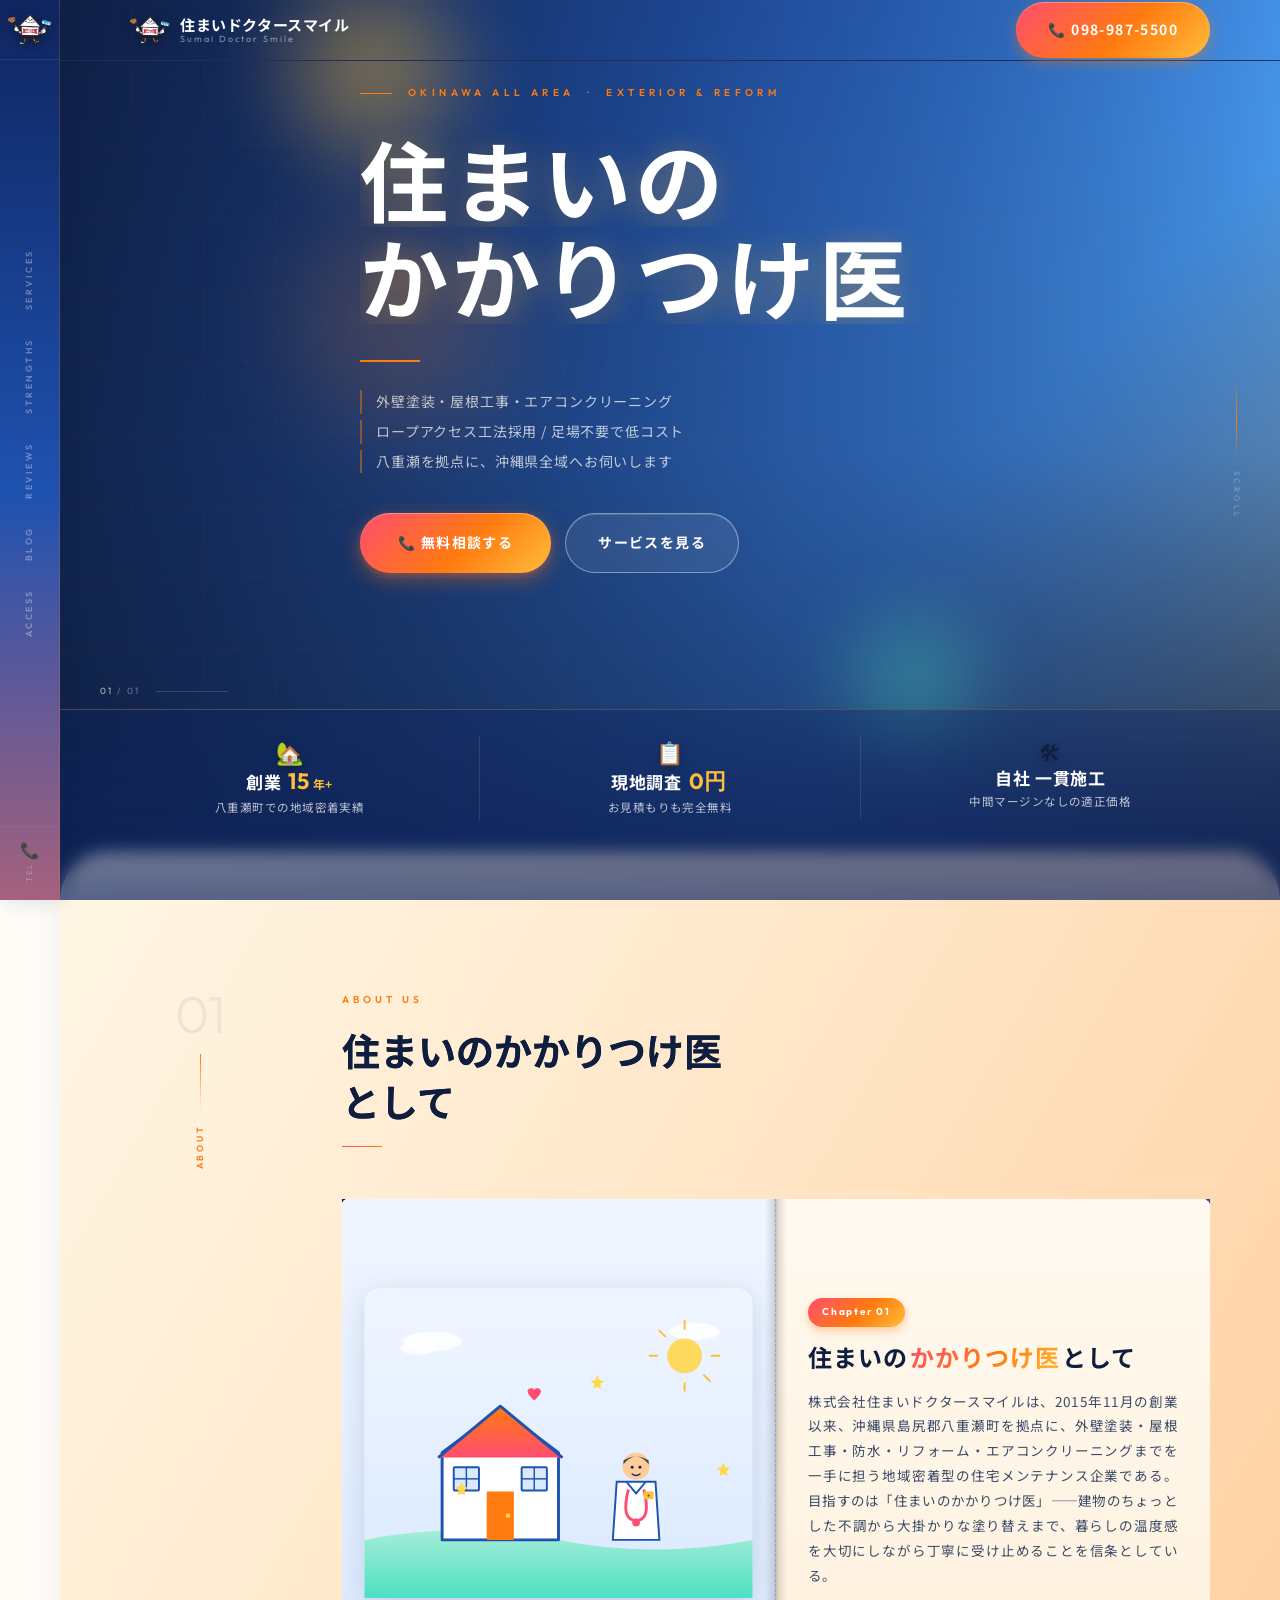
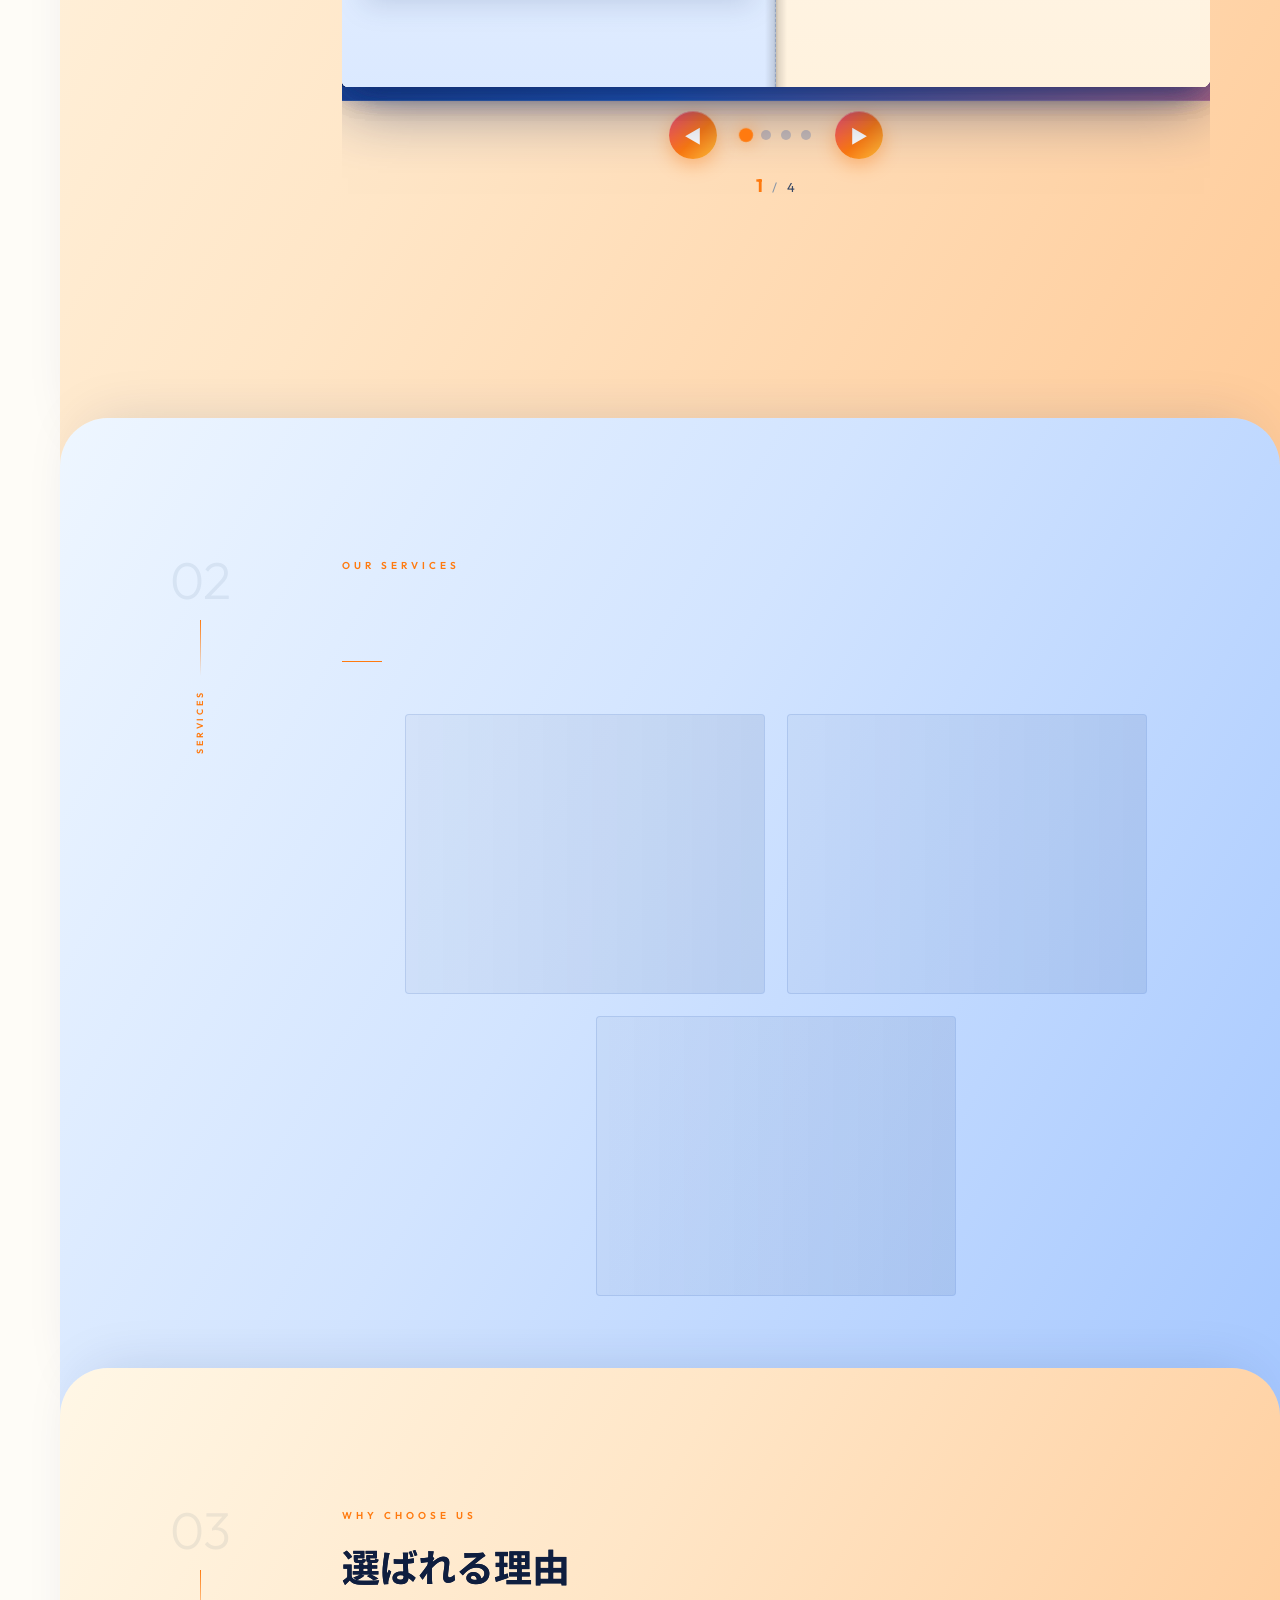
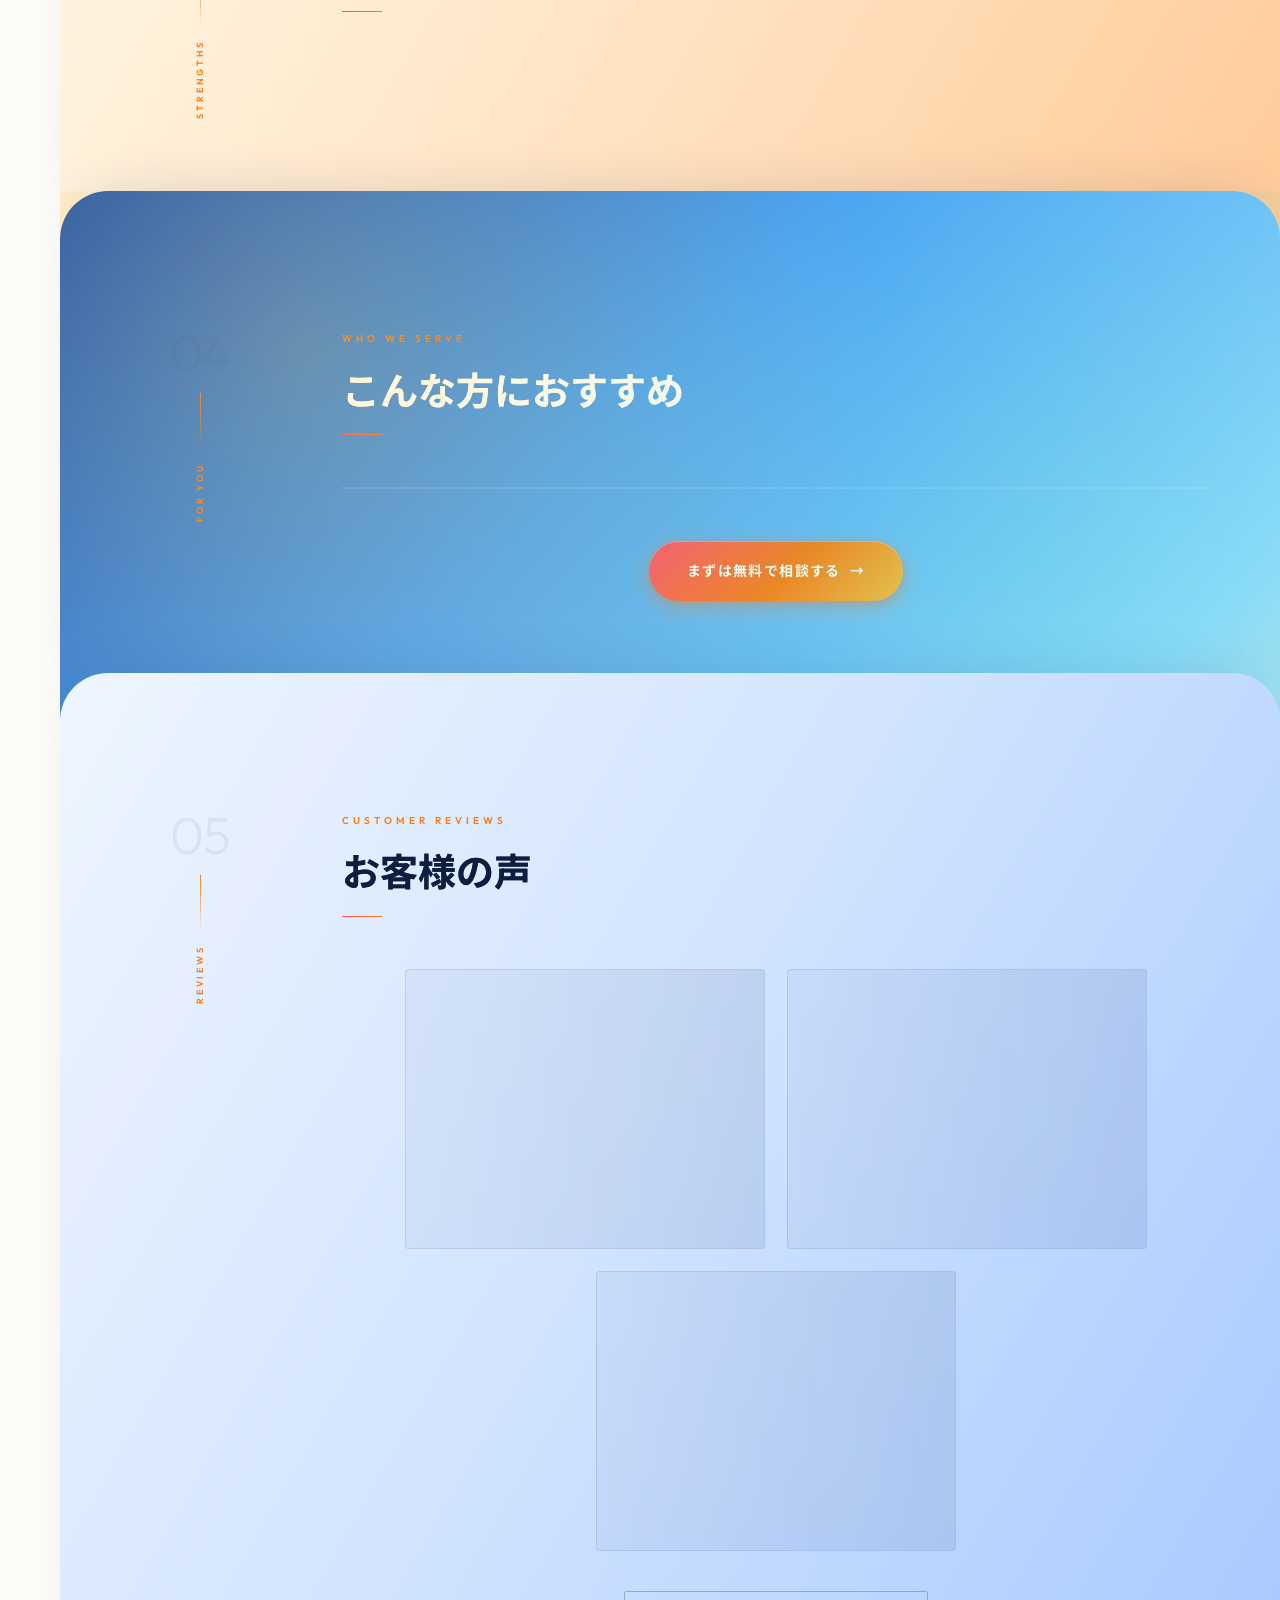
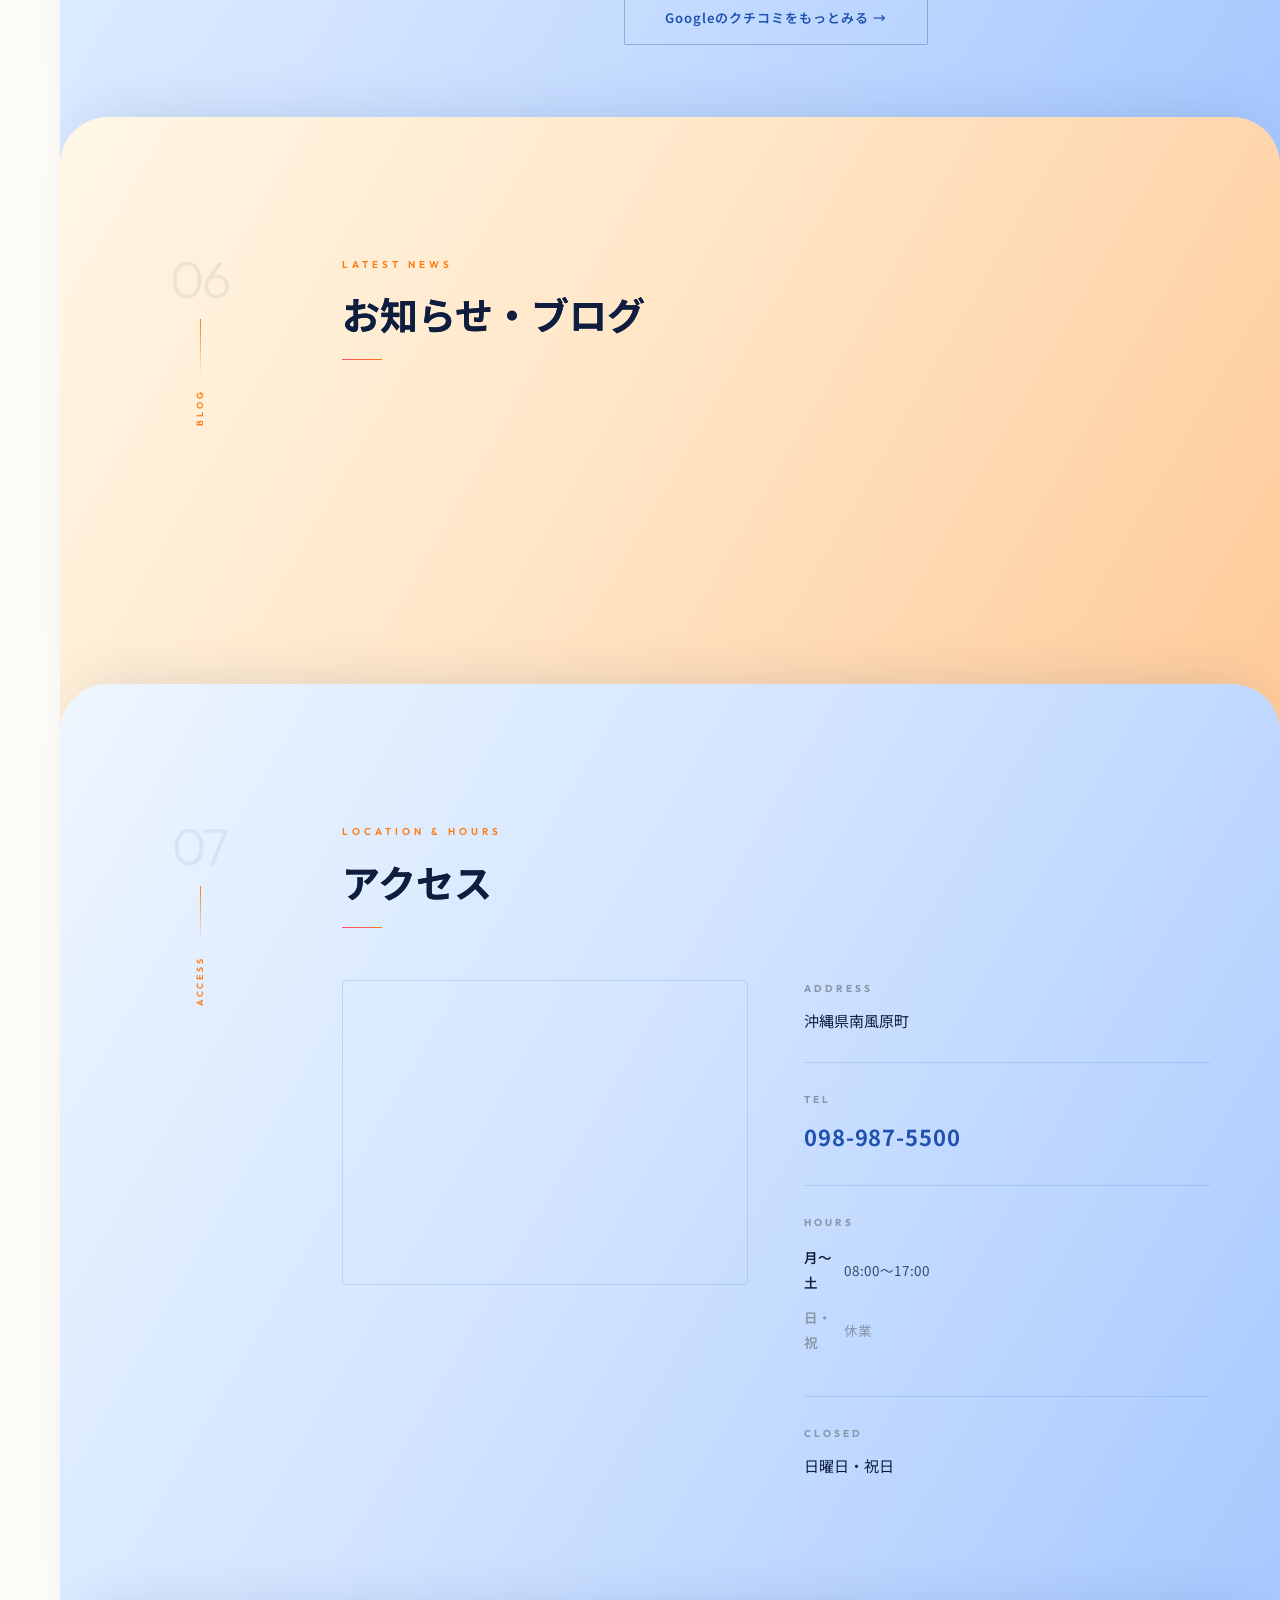
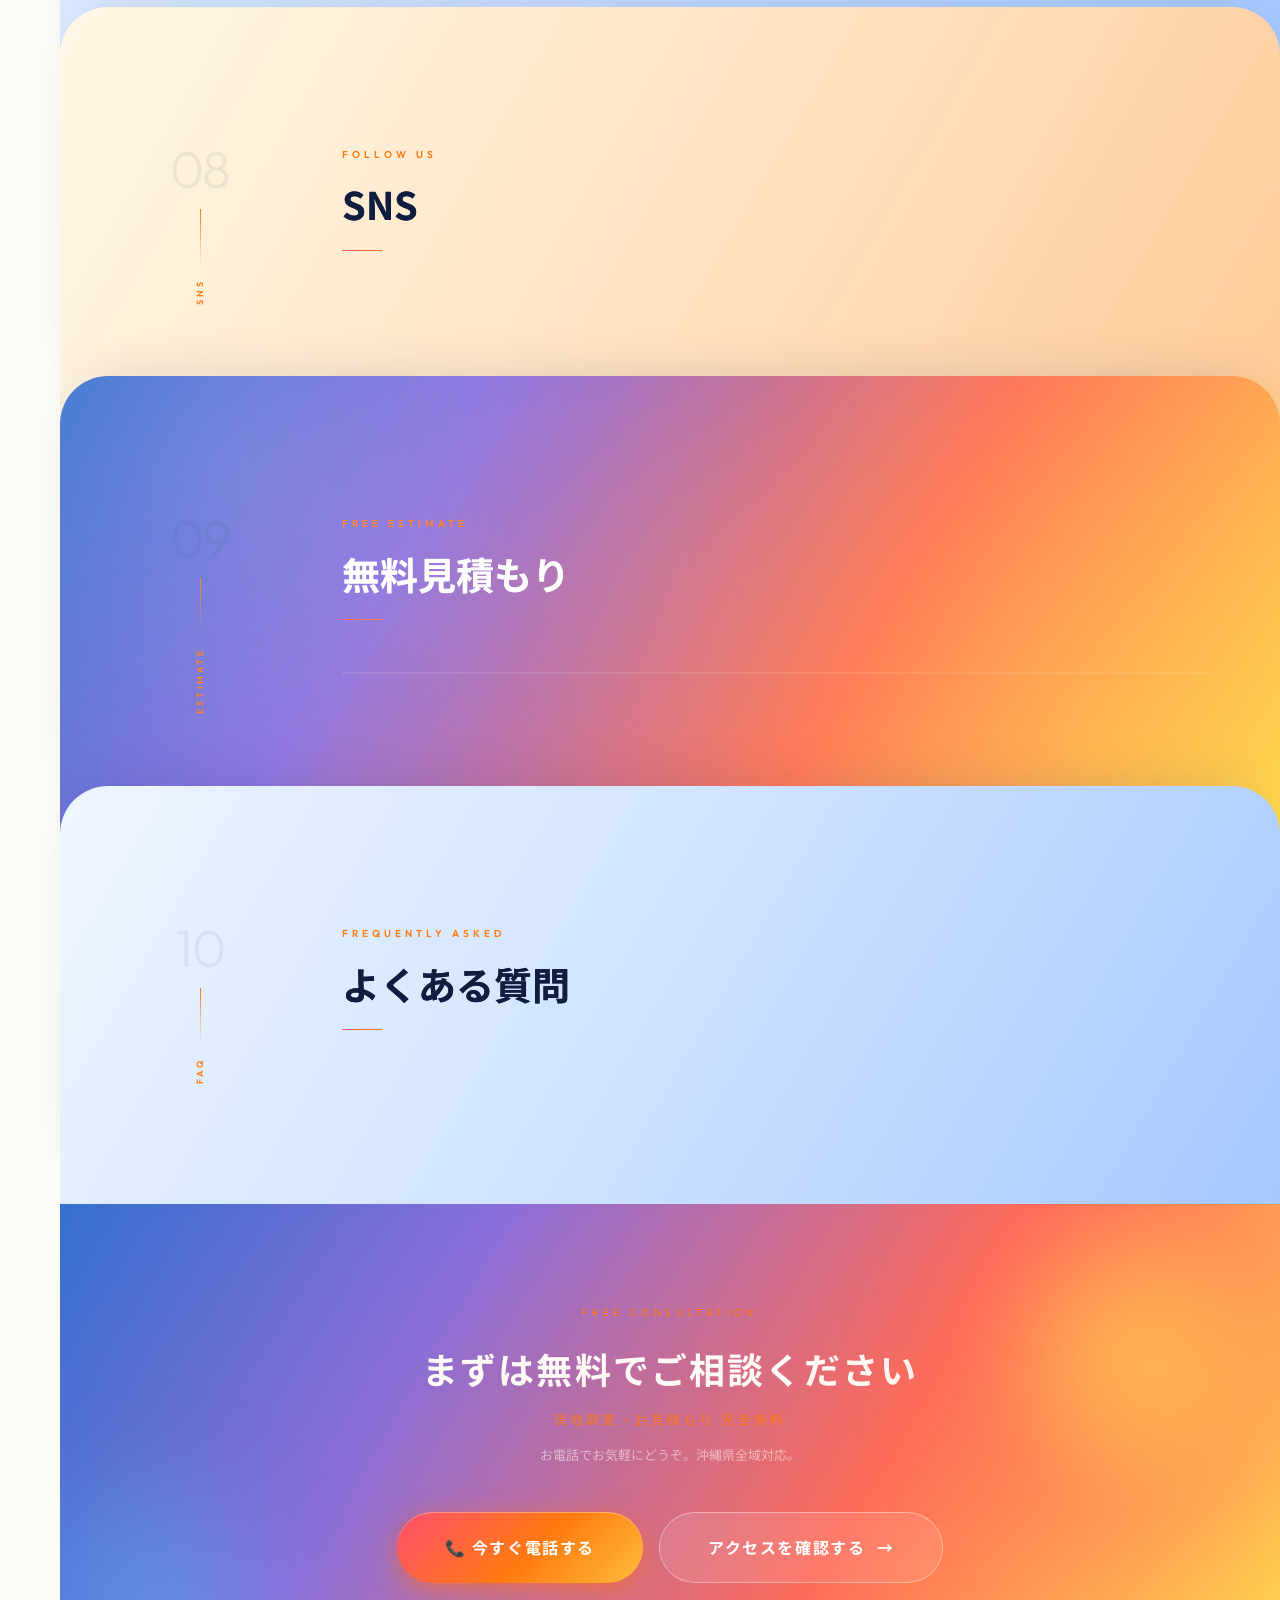
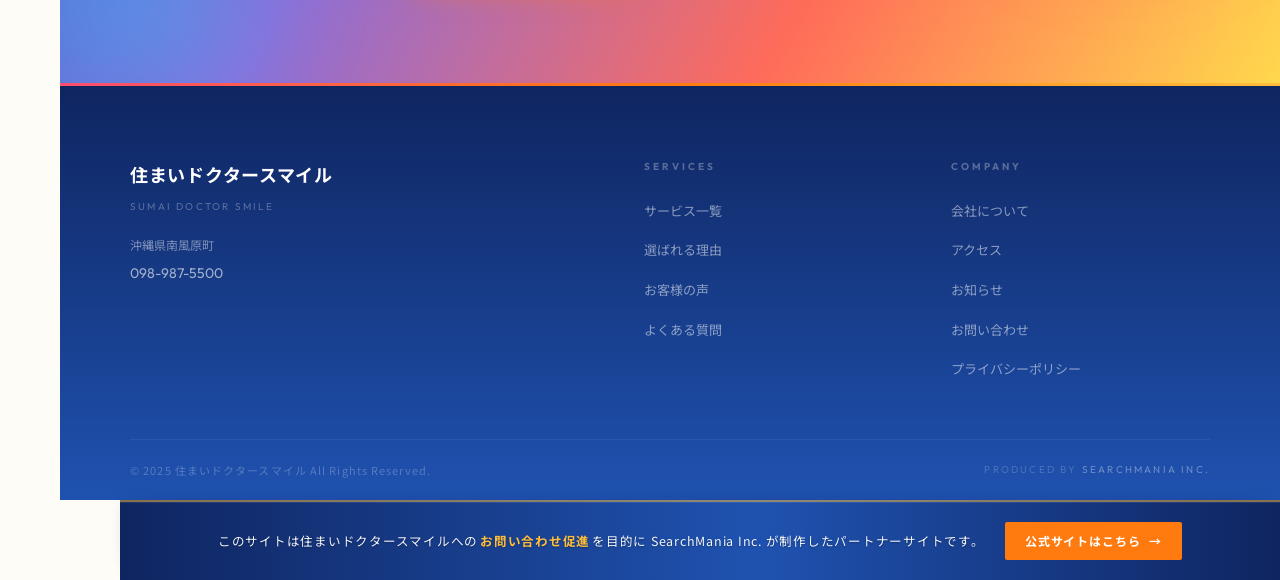
==== commit 83dfa137: "SNS/features/forYouカード消失修正(reveal-stagger強制visible)＋モバイル本めくり水平綴じ対応" ====
--- a/index.html
+++ b/index.html
@@ -1076,6 +1076,19 @@
   if (d.delivery)  applyDelivery(d.delivery);
   if (d.faq)       applyFAQ(d.faq);
   if (d.cta)       applyCTA(d.cta);
+  /* CMS注入後、reveal-stagger の子要素に強制で visible を付与
+     （observer の空発火→unobserve タイミング問題の確実な回避） */
+  setTimeout(function() {
+    document.querySelectorAll('.reveal-stagger').forEach(function(parent) {
+      Array.prototype.slice.call(parent.children).forEach(function(child, i) {
+        setTimeout(function() { child.classList.add('visible'); }, 100 + i * 80);
+      });
+    });
+    /* reveal 単体クラスも同様に */
+    document.querySelectorAll('.reveal').forEach(function(el){
+      if (!el.classList.contains('visible')) el.classList.add('visible');
+    });
+  }, 100);
 }
 
 /* ----------------------------------------------------------
--- a/shared.css
+++ b/shared.css
@@ -1308,22 +1308,30 @@
     line-height: 1.8;
     max-width: 100%;
   }
-  /* モバイル：綴じ影を中央横に */
-  .pb-spine {
-    top: 42%; left: 4px; right: 4px; bottom: auto;
-    width: auto; height: 20px;
+  /* モバイル：綴じ影を中央横に（イラスト下端） */
+  .pb-inner::before {
+    top: 42%; bottom: auto;
+    left: 0; right: 0;
+    width: auto; height: 22px;
     transform: none;
     background: linear-gradient(0deg,
       transparent 0%, rgba(0,0,0,.14) 40%, rgba(0,0,0,.22) 50%,
       rgba(0,0,0,.14) 60%, transparent 100%);
   }
-  /* モバイル：折山はトップ（上端＝ヒンジ） */
-  .pb-inner {
-    transform-origin: 50% 0%;
-    border-radius: 8px;
+  .pb-spine { display: none; }  /* 旧要素は非表示 */
+
+  /* モバイル：右ページ→下ページ、折山は上端（= イラスト下端との境界） */
+  .pb-text {
+    transform-origin: 50% 0%;  /* 上端 = 綴じ */
   }
-  .pb-page.pb-turned .pb-inner {
-    transform: perspective(1800px) rotateX(172deg);
+  .pb-page.pb-turned .pb-text {
+    transform: perspective(1800px) rotateX(180deg);
+  }
+  .pb-page.pb-current .pb-text {
+    transform: perspective(1800px) rotateX(0deg);
+  }
+  .pb-page.pb-upcoming .pb-text {
+    transform: perspective(1800px) rotateX(0deg);
   }
   /* コントロールボタン圧縮 */
   .pb-controls { gap: 16px; margin-top: 18px; }
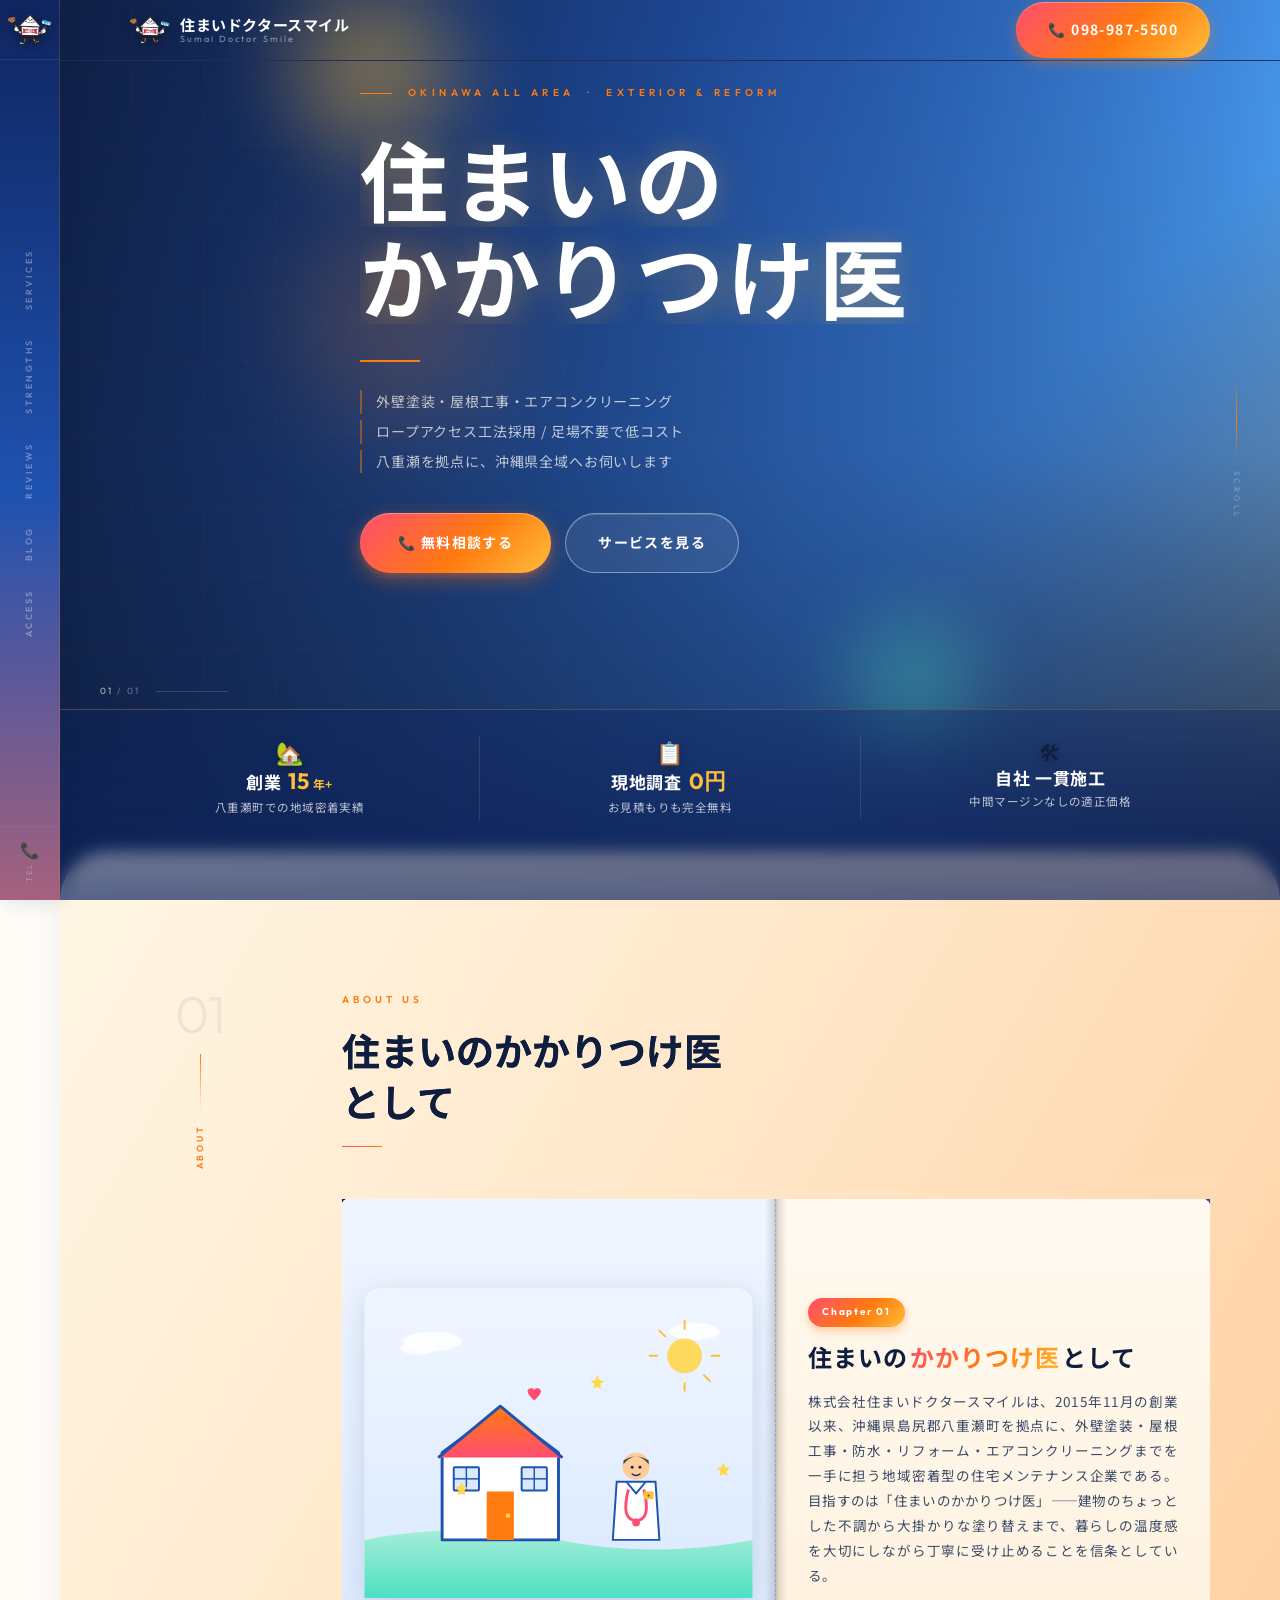
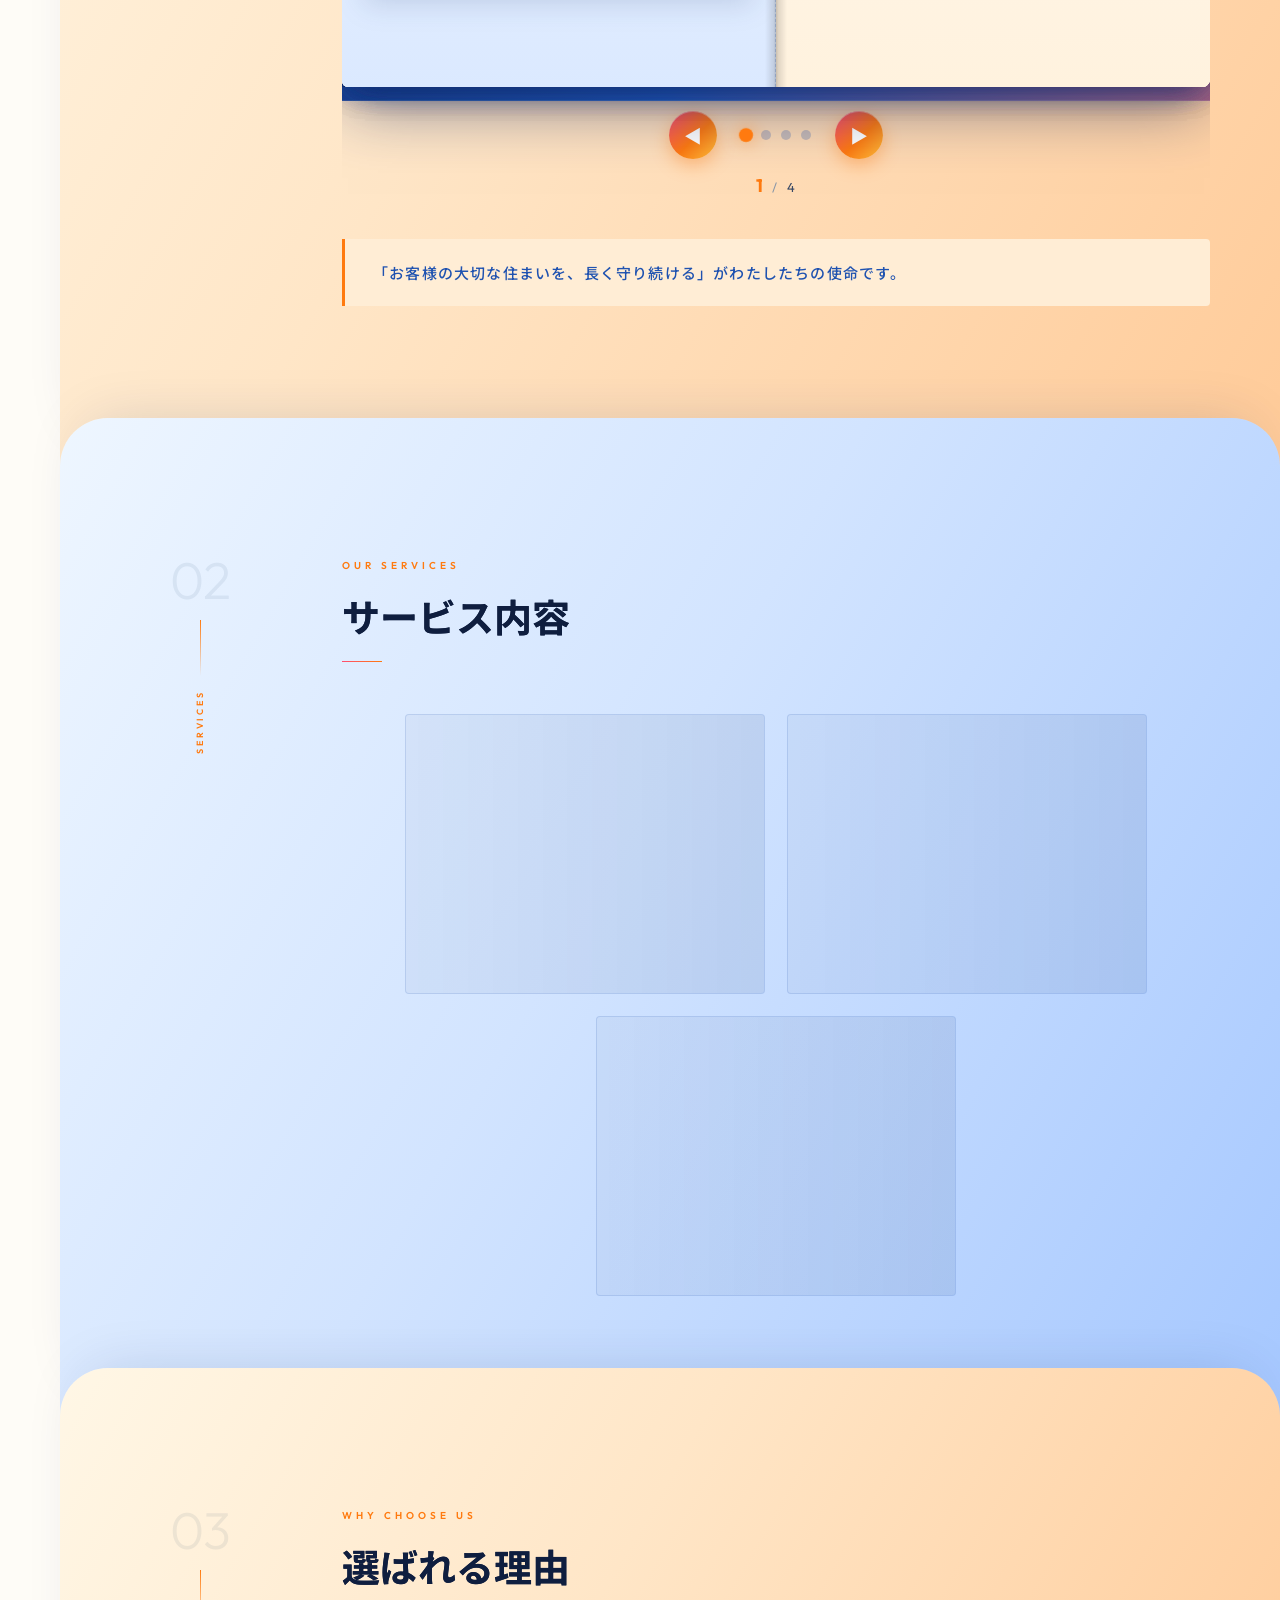
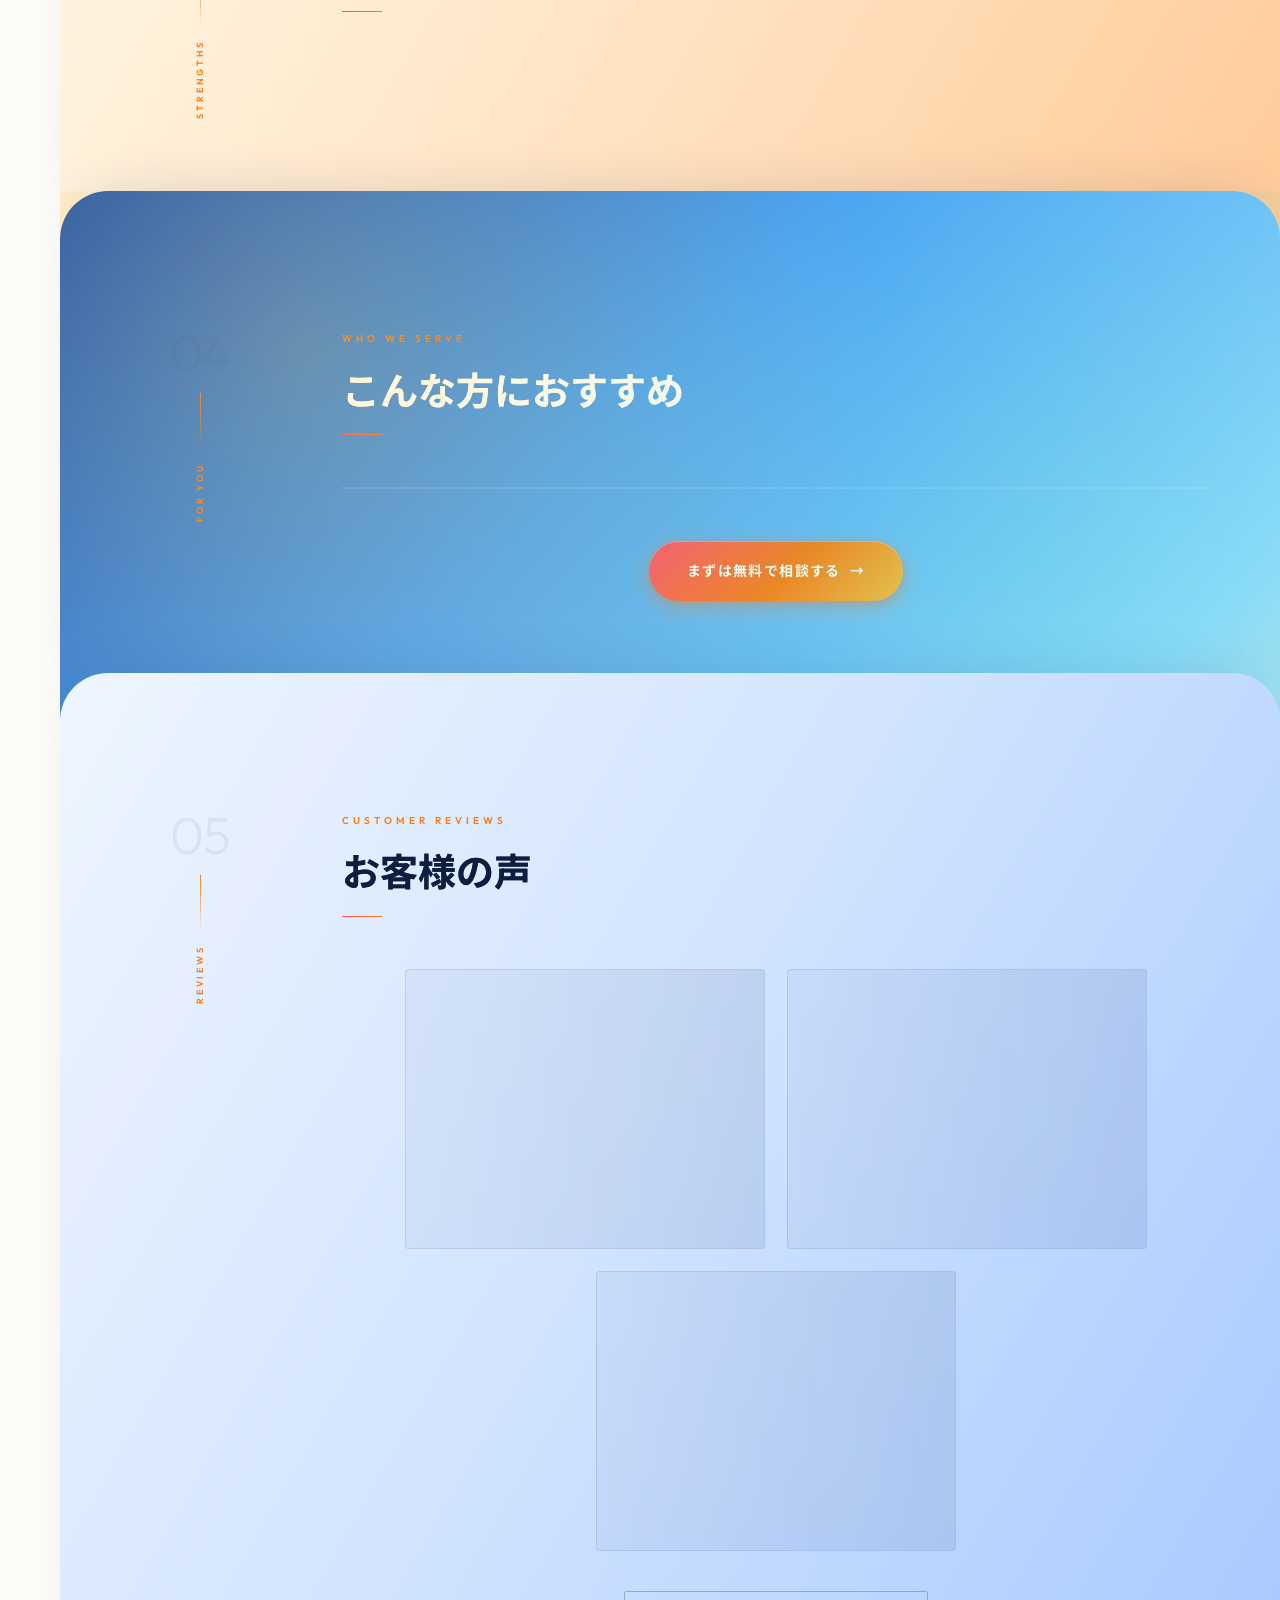
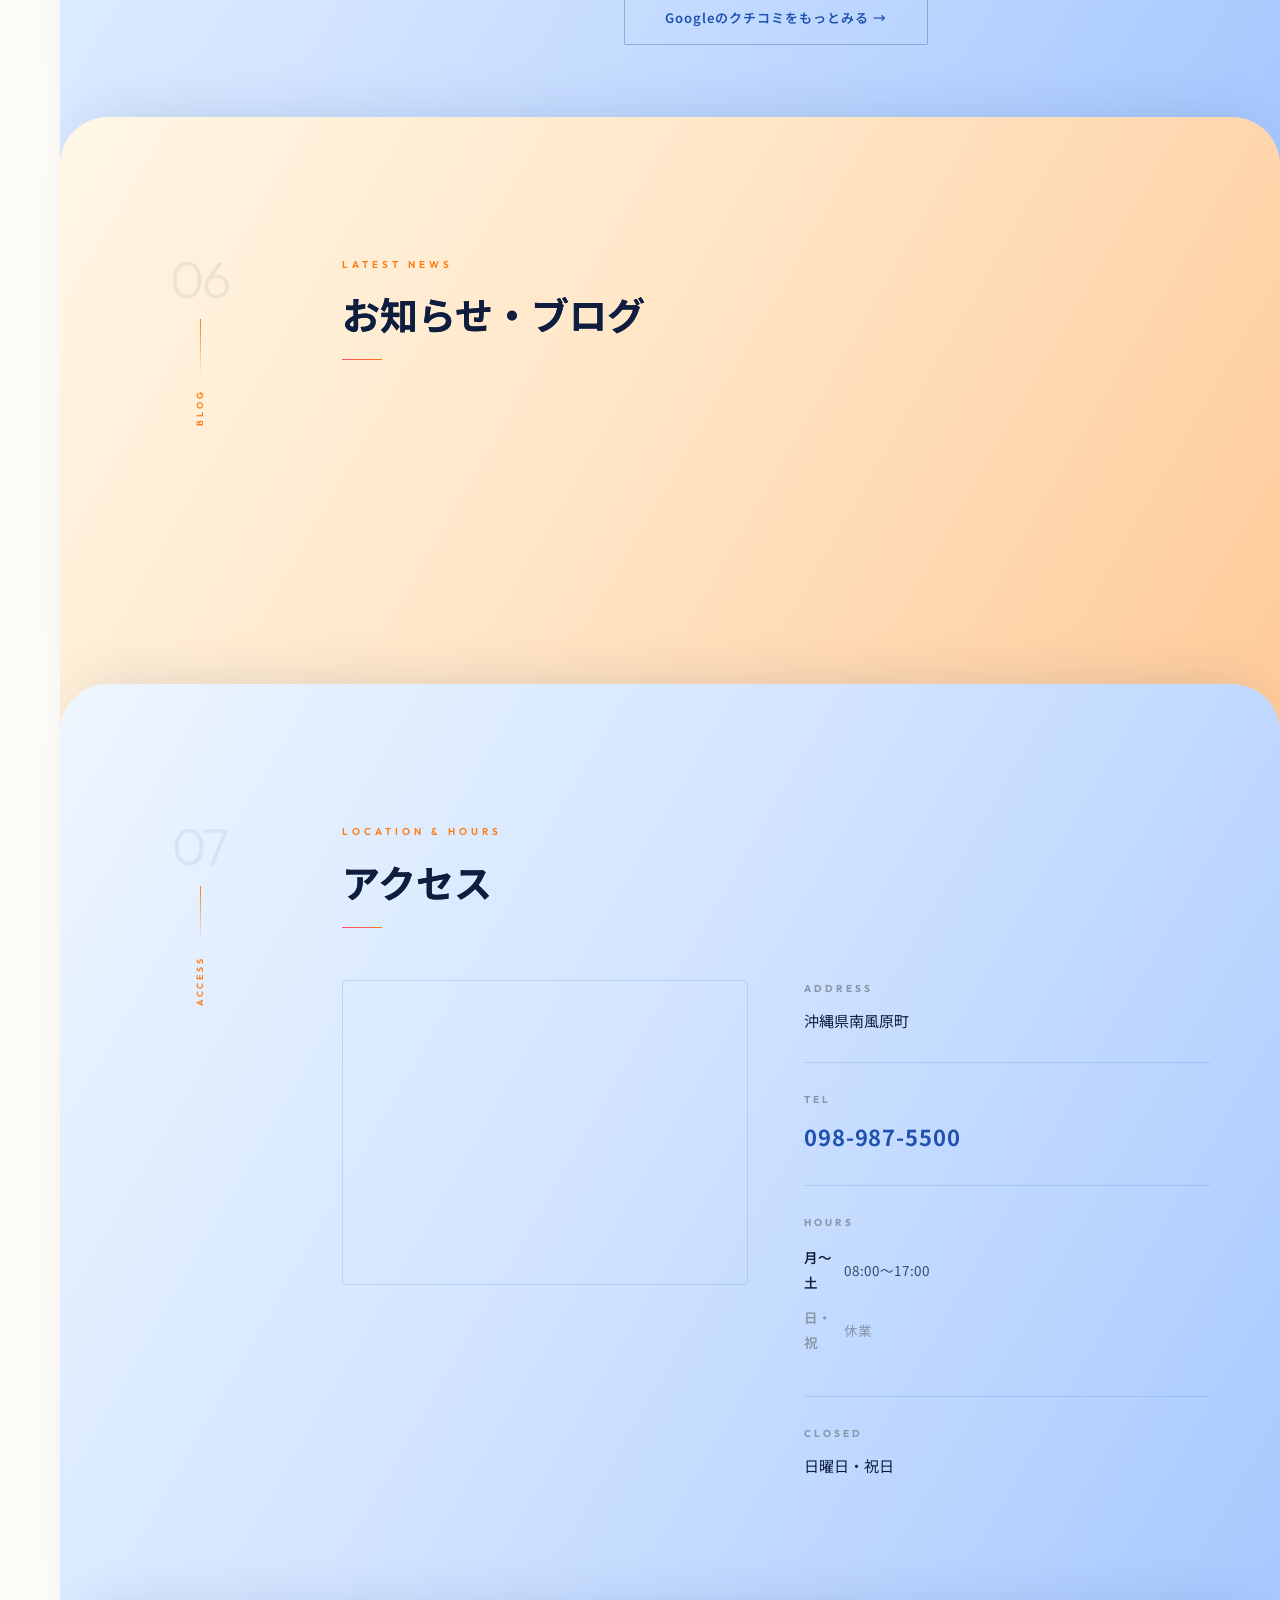
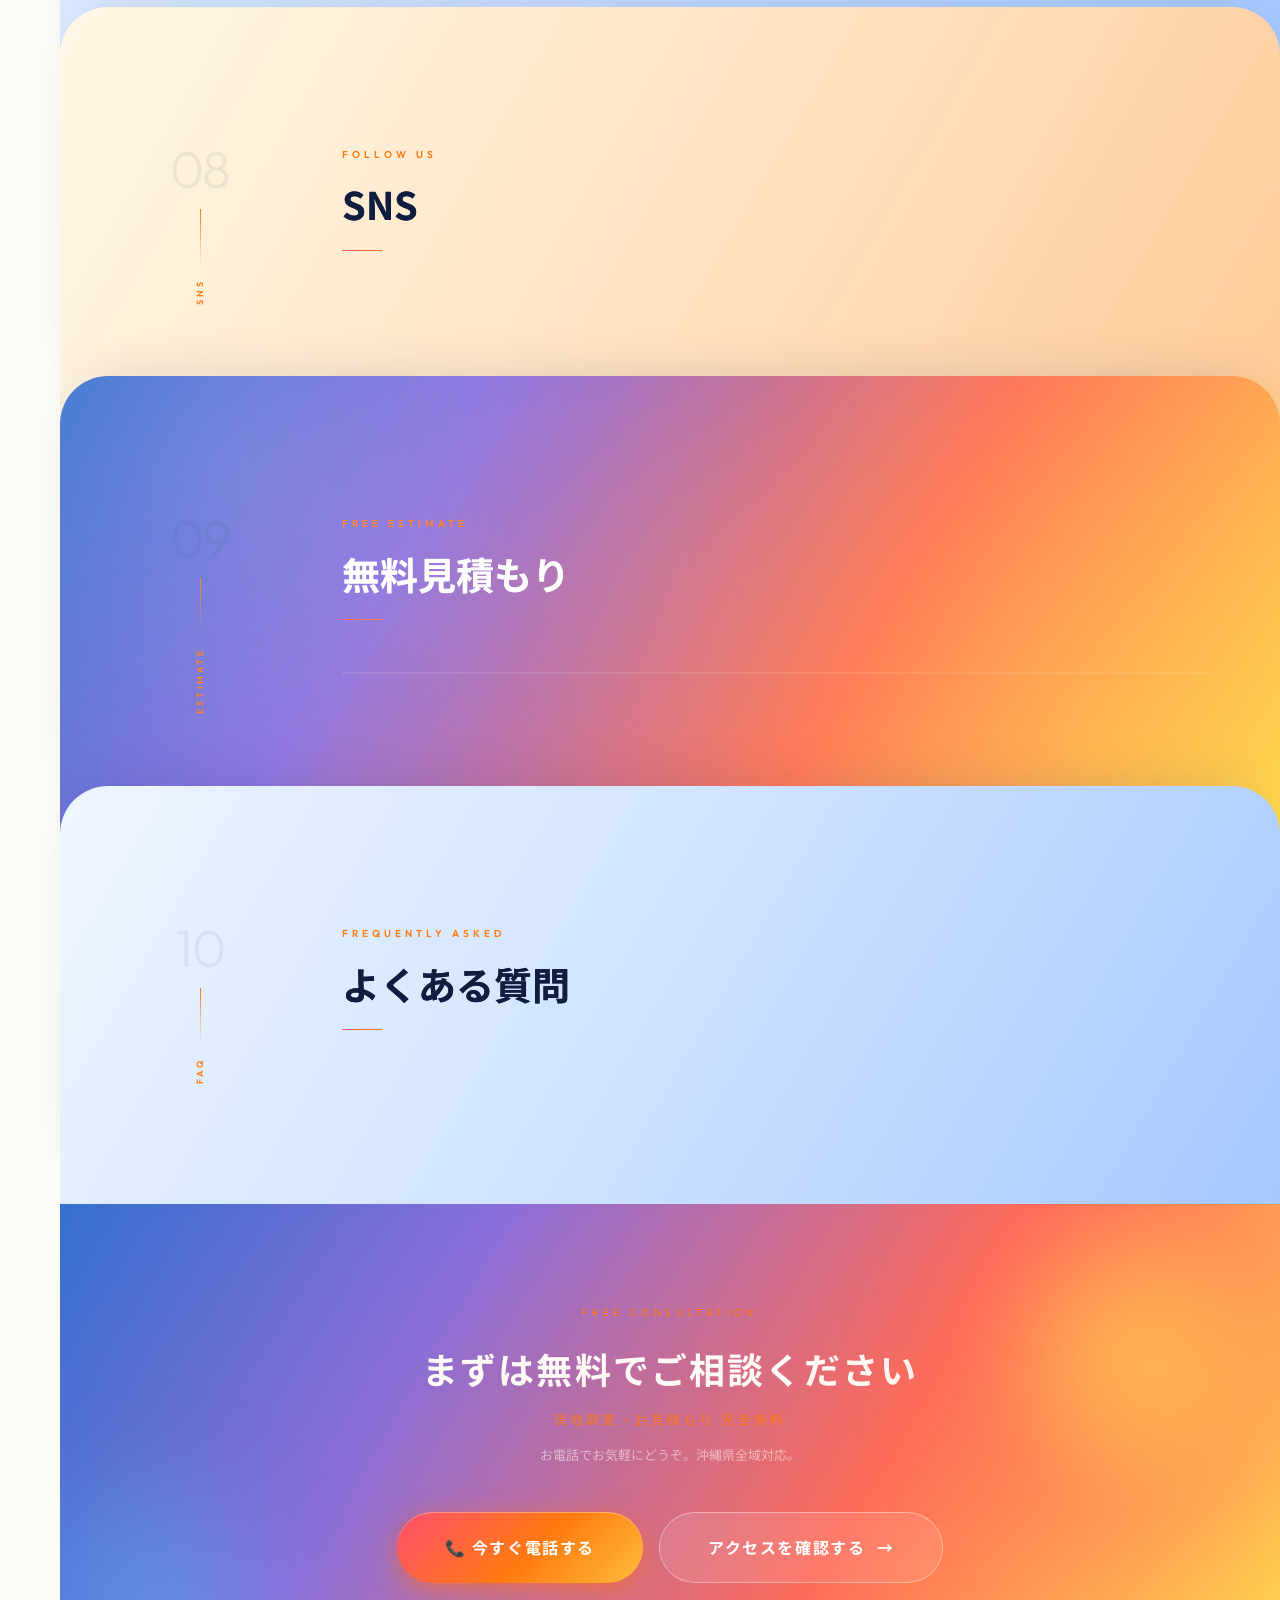
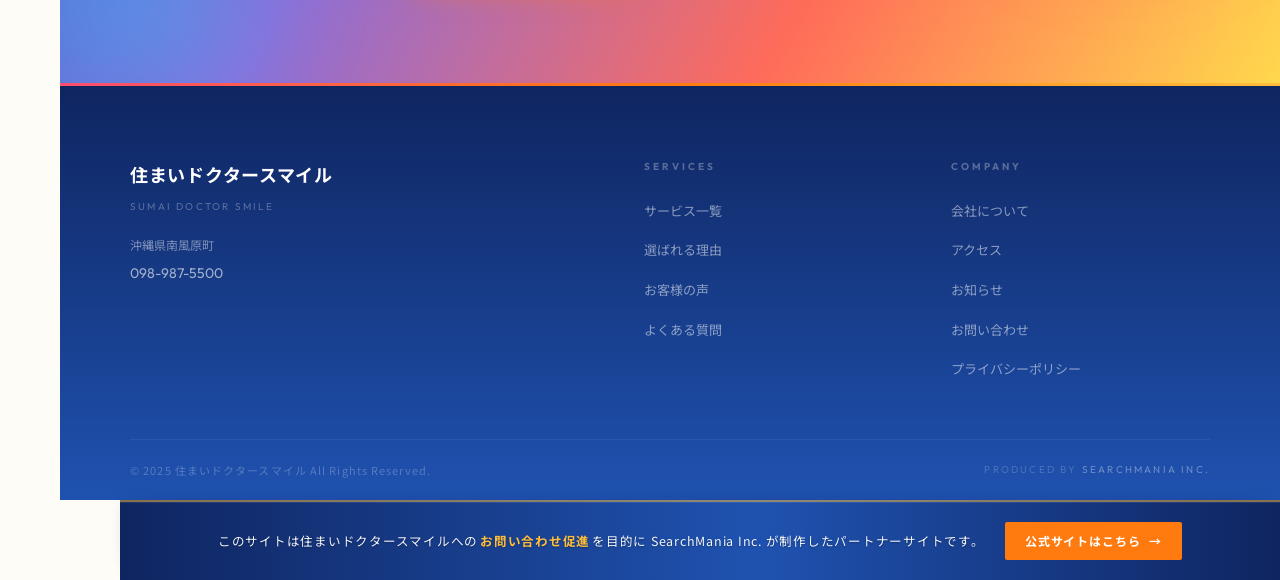
==== commit dc33a66d: "apply関数群を日本語キー(住所/地図埋め込みURL等)対応。住所と地図が正しく反映されるように修正" ====
--- a/index.html
+++ b/index.html
@@ -721,13 +721,28 @@
    ---------------------------------------------------------- */
 function applySettings(s) {
   if (!s || typeof s !== 'object') return;
+  /* 日本語キー ⇔ 英語キーを正規化 */
+  s.name        = s.name        || s.siteName || s['店名'];
+  s.gbpUrl      = s.gbpUrl      || s['GoogleビジネスプロフィールURL'] || s['GBP URL'] || '';
+  s.officialUrl = s.officialUrl || s['公式サイトURL'] || s['公式サイト'] || '';
+  s.tel         = s.tel         || s['電話番号'];
+  s.address     = s.address     || s['住所'];
+  s.copyright   = s.copyright   || s['コピーライト'];
+
   document.querySelectorAll('.nav-brand-ja, .footer-name').forEach(function(el) {
     if (s.name) el.textContent = s.name;
   });
   var copy = document.querySelector('.footer-copy');
-  if (copy && s.name) copy.textContent = '© 2025 ' + s.name + ' All Rights Reserved.';
+  if (copy && s.copyright) copy.textContent = s.copyright;
+  else if (copy && s.name) copy.textContent = '© 2025 ' + s.name + ' All Rights Reserved.';
+
+  /* フッター住所（もしあれば） */
+  document.querySelectorAll('.footer-addr').forEach(function(el){
+    if (s.address) el.textContent = s.address;
+  });
+
   if (s.gbpUrl) {
-    var gbpUrl = s.gbpUrl.trim();
+    var gbpUrl = String(s.gbpUrl).trim();
     if (gbpUrl.startsWith('<')) {
       var m = gbpUrl.match(/src="([^"]+)"/);
       gbpUrl = m ? m[1] : '#';
@@ -735,9 +750,6 @@
     s.gbpUrl = gbpUrl;
     var moreBtn = document.getElementById('reviewsMoreBtn');
     if (moreBtn && gbpUrl !== '#') moreBtn.href = gbpUrl;
-  }
-  if (!s.officialUrl) {
-    s.officialUrl = s['公式サイトURL'] || s['公式サイト'] || '';
   }
   var partnerLink = document.getElementById('partnerLink');
   if (partnerLink && s.officialUrl) partnerLink.href = s.officialUrl;
@@ -959,22 +971,55 @@
 
 function applyAccess(a) {
   if (!a || typeof a !== 'object') return;
+  /* 日本語キー/英語キー両対応 */
+  var address  = a.address  || a['住所'];
+  var closedV  = a.closed   || a['定休日'];
+  var mapEmbed = a.mapEmbed || a['地図埋め込みURL'];
+  var note     = a.note     || a['備考'];
+
   var addr = document.getElementById('accessAddress');
-  if (addr && a.address) addr.textContent = a.address;
+  if (addr && address) addr.textContent = address;
   var closed = document.getElementById('accessClosed');
-  if (closed && a.closed) closed.textContent = a.closed;
+  if (closed && closedV) closed.textContent = closedV;
+
+  /* 曜日別営業時間から動的に hours 表を組み立てる */
   var tbody = document.getElementById('hoursTbody');
-  if (tbody && Array.isArray(a.hours) && a.hours.length) {
-    tbody.innerHTML = a.hours.map(function(h) {
-      return '<tr' + (h.closed ? ' class="closed"' : '') + '>' +
-        '<th>' + esc(h.day || h.label || '') + '</th>' +
-        '<td>' + esc(h.time || h.value || '') + '</td>' +
-      '</tr>';
-    }).join('');
-  }
+  if (tbody) {
+    var weekMap = [
+      ['月','月曜営業時間'], ['火','火曜営業時間'], ['水','水曜営業時間'],
+      ['木','木曜営業時間'], ['金','金曜営業時間'], ['土','土曜営業時間'],
+      ['日','日曜営業時間']
+    ];
+    /* まとめられる連続日をレンジ化しつつ表示 */
+    var rows = [];
+    var buffer = null;
+    weekMap.forEach(function(pair) {
+      var day = pair[0], key = pair[1];
+      var time = a[key];
+      if (!time) return;
+      if (buffer && buffer.time === time) {
+        buffer.dayEnd = day;
+      } else {
+        if (buffer) rows.push(buffer);
+        buffer = { dayStart: day, dayEnd: day, time: time };
+      }
+    });
+    if (buffer) rows.push(buffer);
+    if (rows.length) {
+      tbody.innerHTML = rows.map(function(r) {
+        var label = r.dayStart === r.dayEnd ? r.dayStart : (r.dayStart + '〜' + r.dayEnd);
+        var isClosed = /定休|休/.test(r.time);
+        return '<tr' + (isClosed ? ' class="closed"' : '') + '>' +
+          '<th>' + esc(label) + '</th>' +
+          '<td>' + esc(r.time) + '</td>' +
+        '</tr>';
+      }).join('');
+    }
+  }
+
   var mapDiv = document.getElementById('mapEmbed');
-  if (mapDiv && a.mapEmbed) {
-    var val = String(a.mapEmbed).trim();
+  if (mapDiv && mapEmbed) {
+    var val = String(mapEmbed).trim();
     if (val.toLowerCase().startsWith('<iframe')) {
       var tmp = document.createElement('div');
       tmp.innerHTML = val;
@@ -991,7 +1036,7 @@
     }
   }
   var noteEl = document.getElementById('hoursNote');
-  if (noteEl && a.note) noteEl.textContent = a.note;
+  if (noteEl && note) noteEl.textContent = note;
 }
 
 function applySNS(items) {
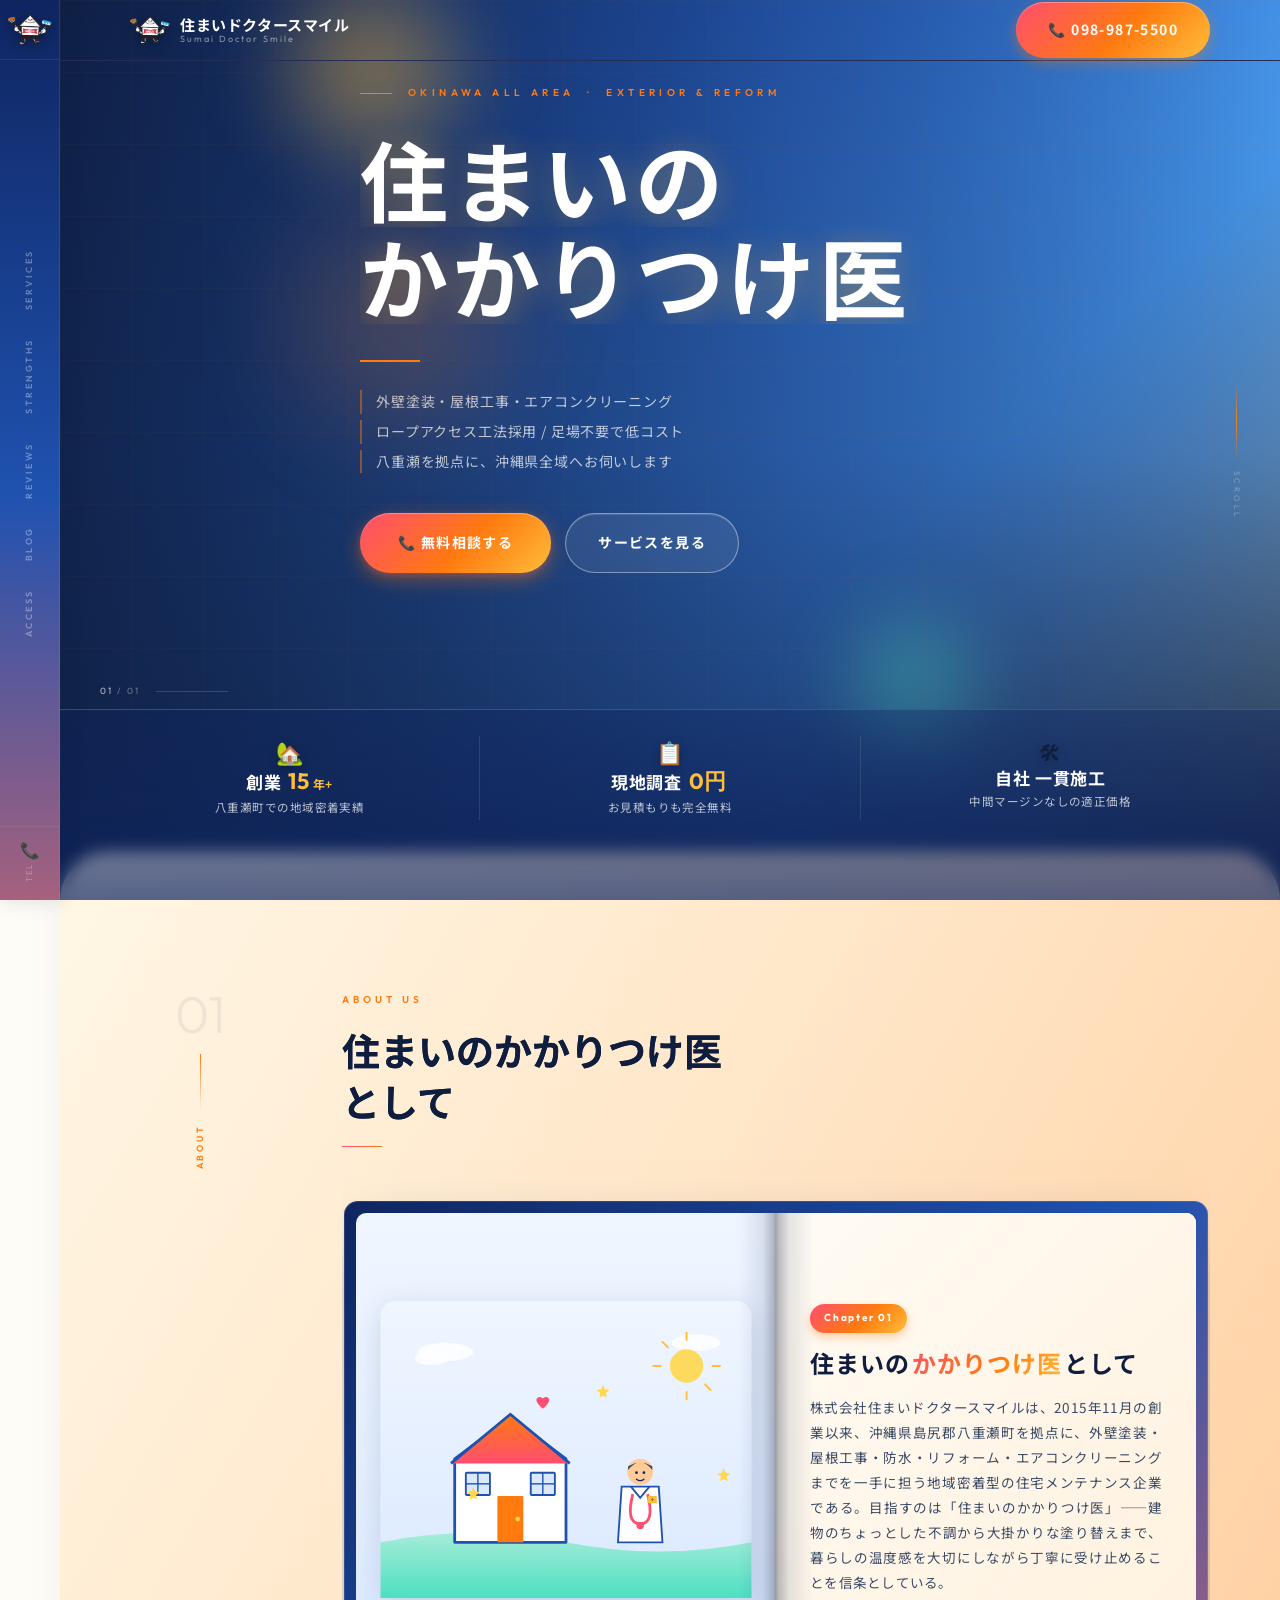
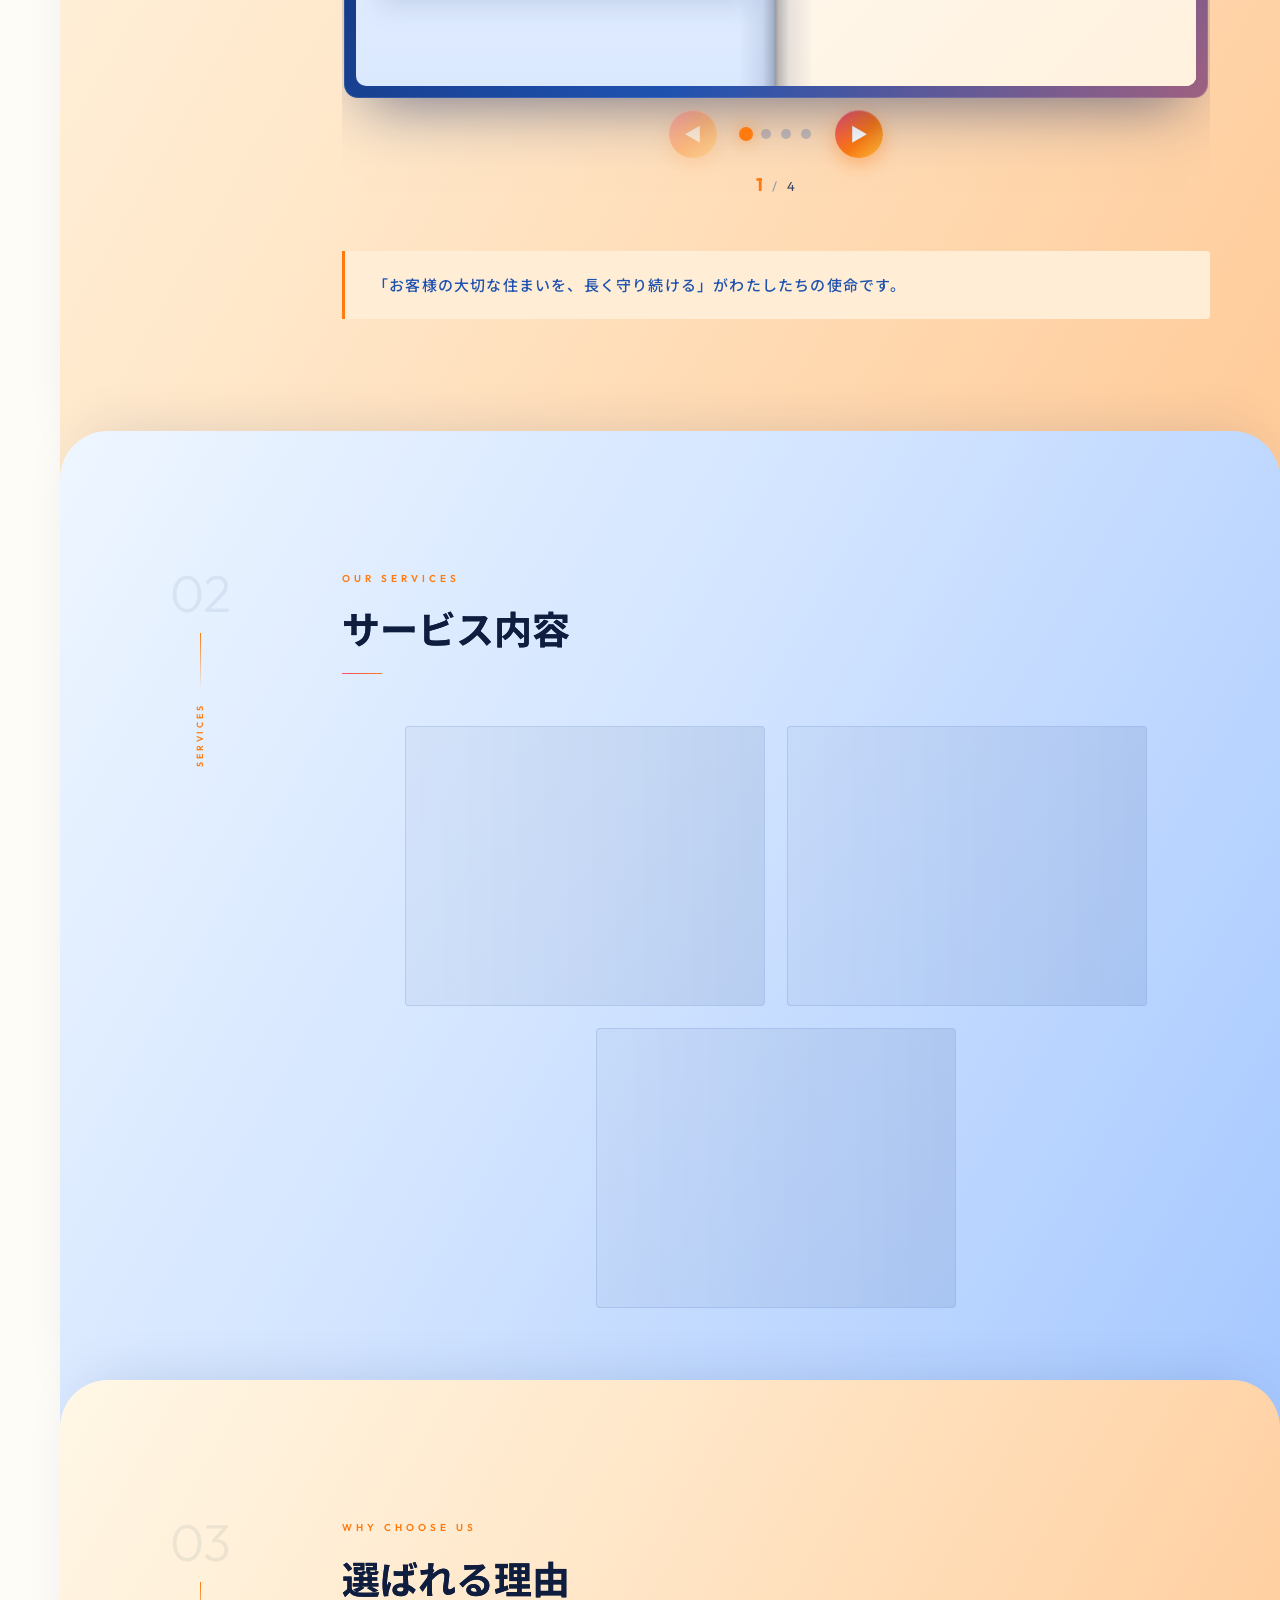
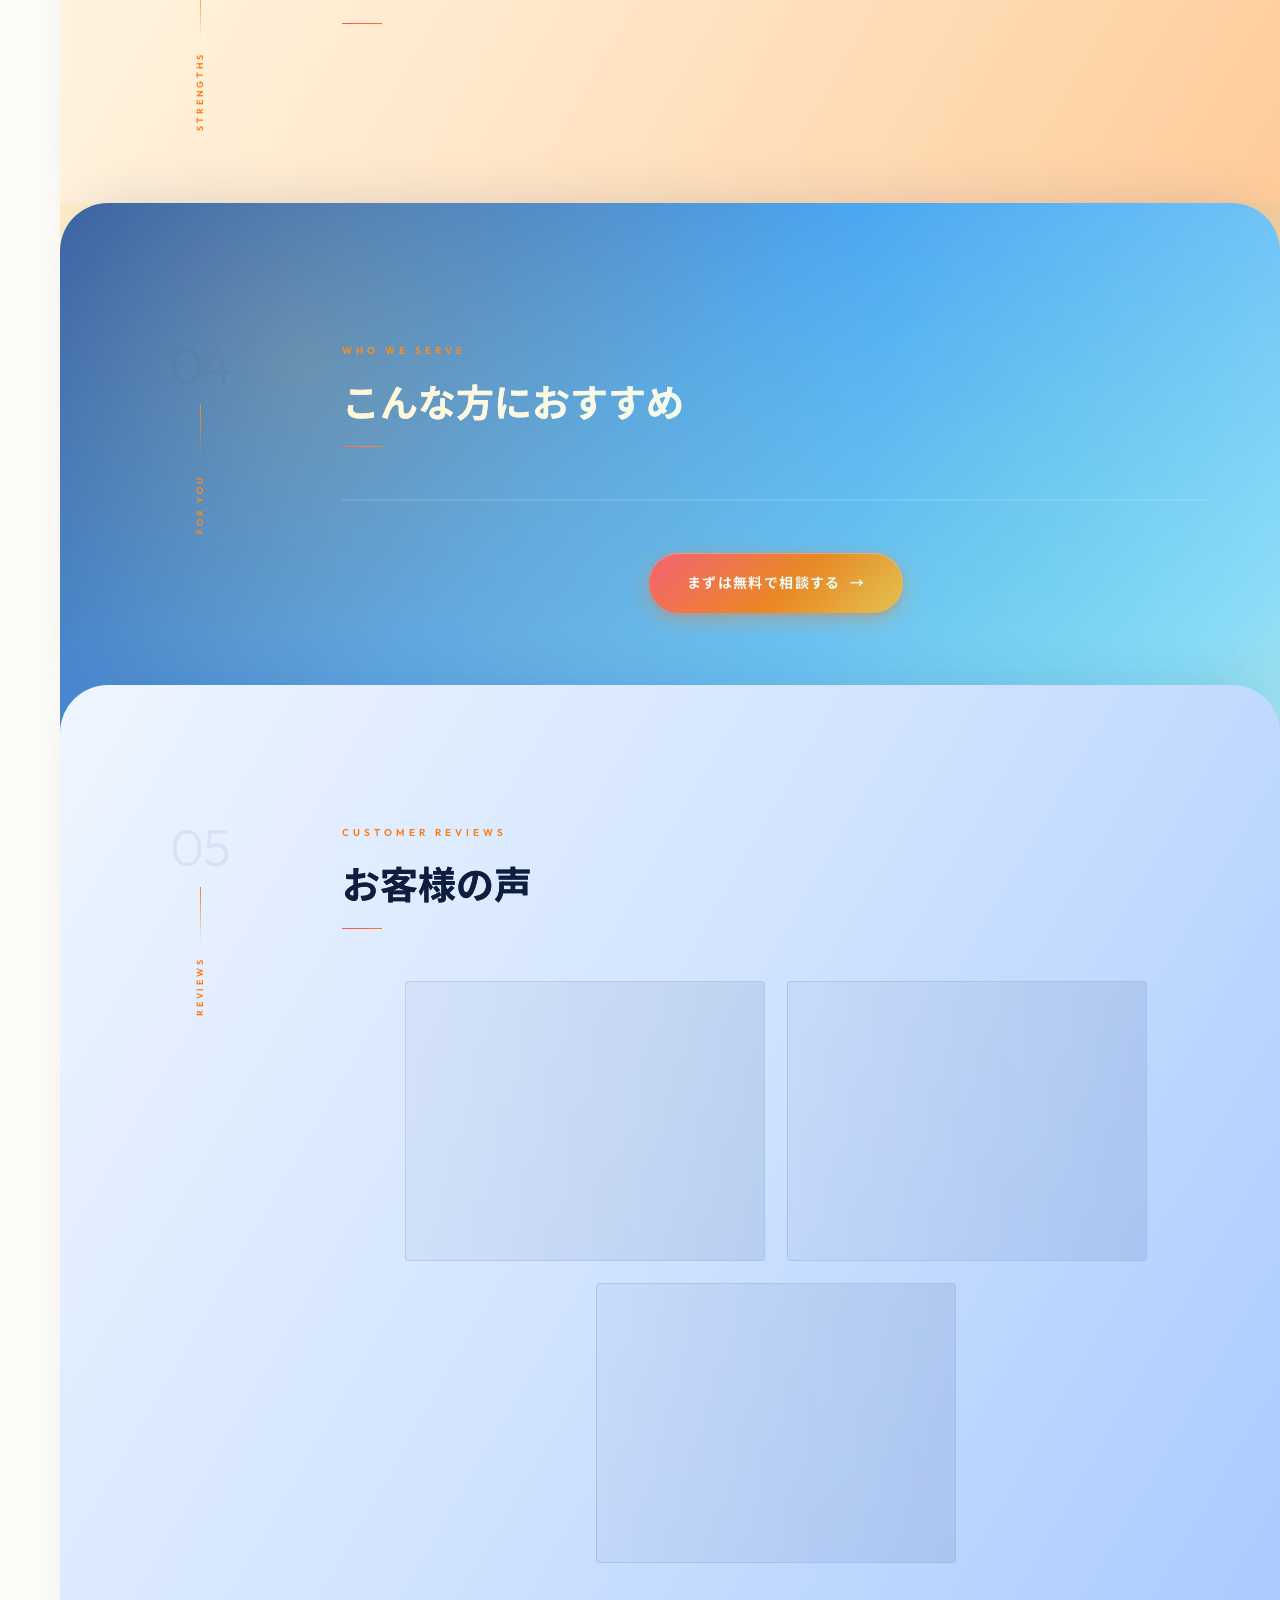
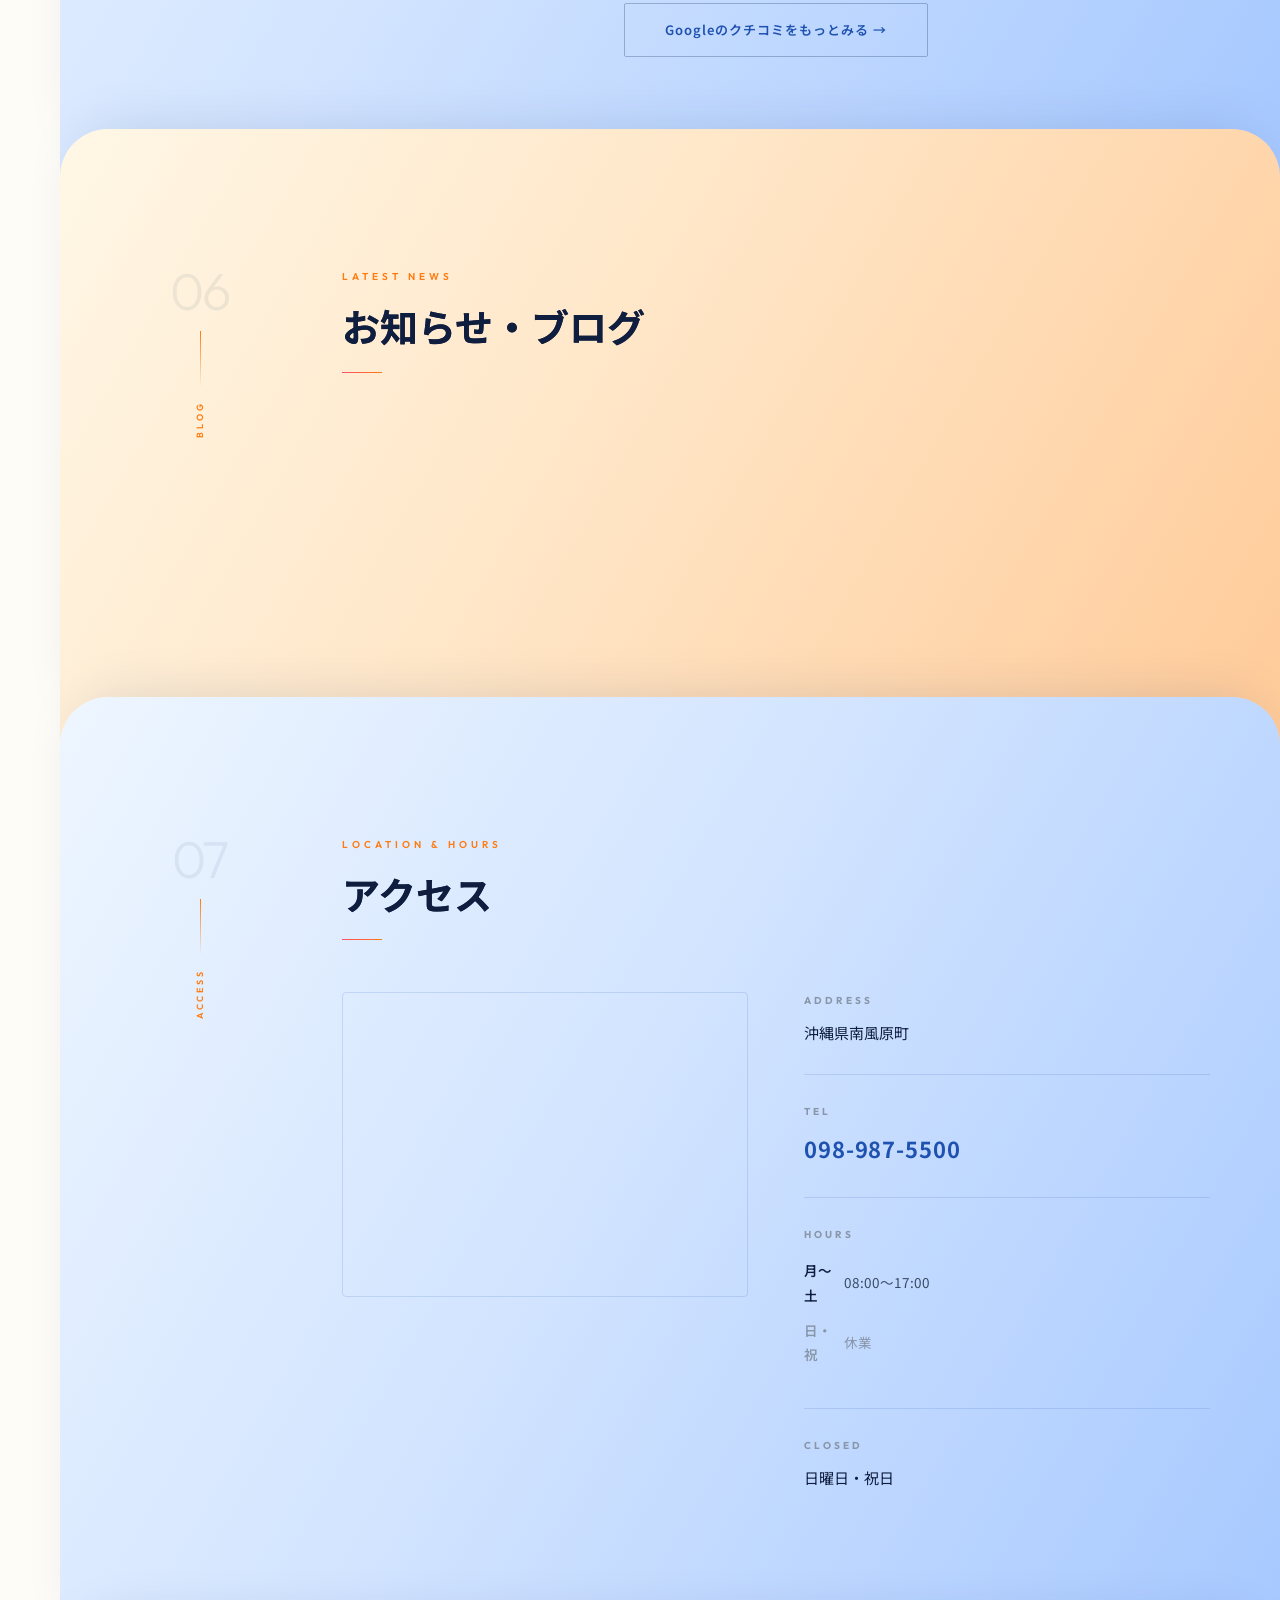
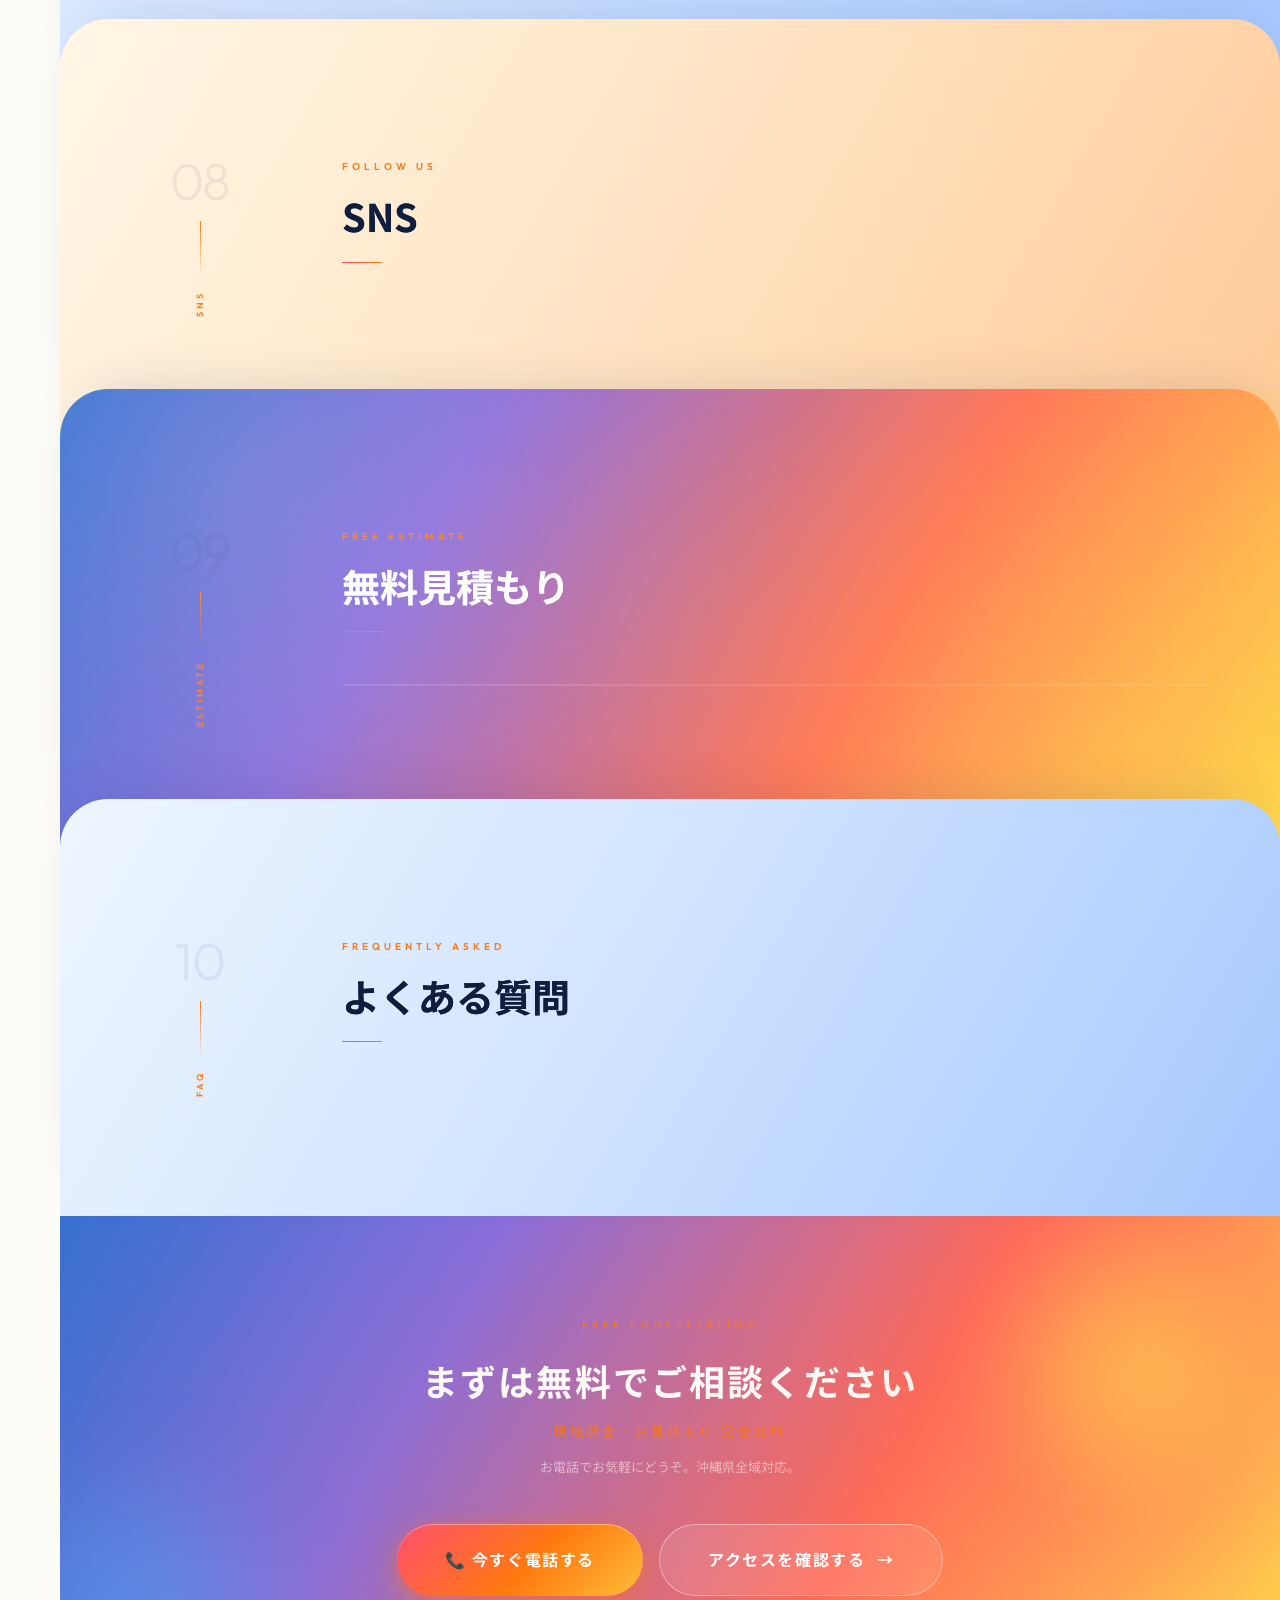
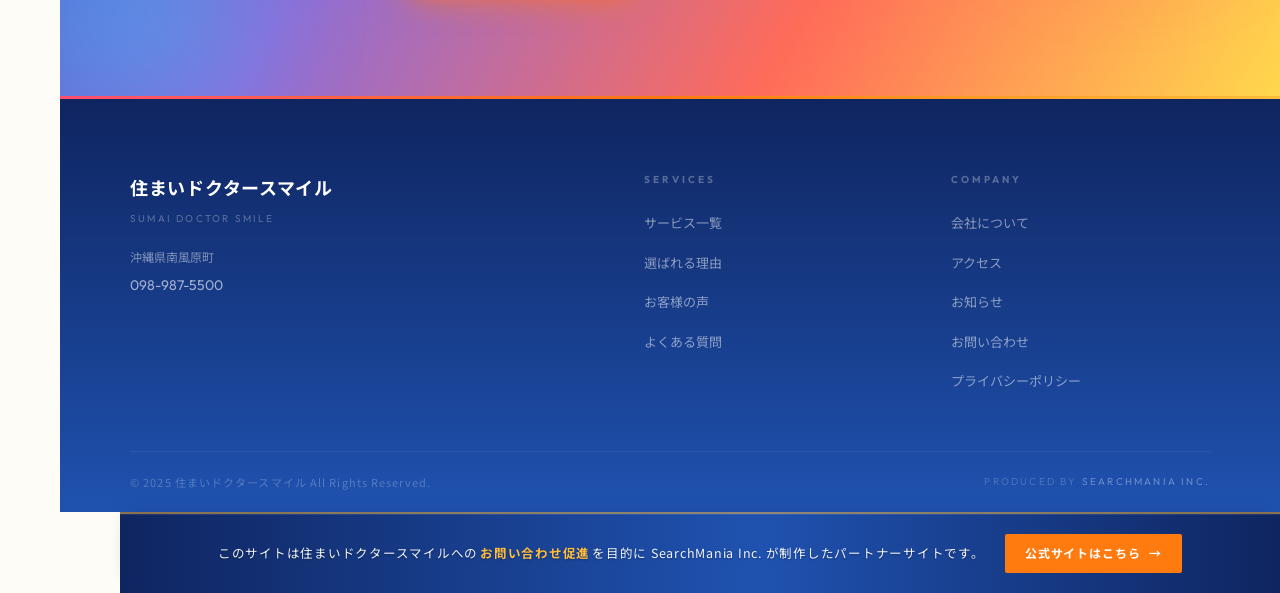
==== commit 93a69be4: "About の絵本を「1枚の紙＝表裏2面」のリーフ方式に作り直し - めくった紙の裏が次の見開きの左ページになる本物の見開きに変更（旧方式はイラストのフェード切替で、めくり開始時に次章が一瞬前面に出て" ====
--- a/index.html
+++ b/index.html
@@ -31,7 +31,7 @@
 <link rel="preconnect" href="https://fonts.gstatic.com" crossorigin>
 <link href="https://fonts.googleapis.com/css2?family=Outfit:wght@300;400;600;700&family=Noto+Sans+JP:wght@400;500;700&display=swap" rel="stylesheet">
 
-<link rel="stylesheet" href="shared.css">
+<link rel="stylesheet" href="shared.css?v=20261017">
 
 <!-- Google Search Console 認証 -->
 <meta name="google-site-verification" content="LZg90oxtbqi0v6An7Fc0uO3ufbqcmW4_Qp9mCI2u6wk" />
@@ -60,7 +60,11 @@
   "sameAs": [
     "https://sumai-dr-smile-okinawa.com/",
     "https://www.instagram.com/sumai_dr.smile/",
-    "https://www.facebook.com/sumaidoctorsmile"
+    "https://www.facebook.com/sumaidoctorsmile",
+    "https://curama.jp/384452278/",
+    "https://map.yahoo.co.jp/v3/place/m8D54HiAciE",
+    "https://www.navitime.co.jp/poi?spt=00011.100249198",
+    "https://townpage.goo.ne.jp/shopdetail.php?matomeid=520000163129350001"
   ]
 }
 </script>
@@ -107,7 +111,7 @@
     <a href="#hero" class="nav-brand">
       <img class="nav-brand-logo" src="/logo.png" alt="住まいドクタースマイル" />
       <span class="nav-brand-text">
-        <span class="nav-brand-ja-txt nav-brand-ja">住まいドクタースマイル</span>
+        <span class="nav-brand-ja-txt nav-brand-ja" data-cms="settings.店名">住まいドクタースマイル</span>
         <span class="en">Sumai Doctor Smile</span>
       </span>
     </a>
@@ -243,77 +247,68 @@
             <span class="sec-line line-draw"></span>
           </div>
 
-          <!-- 3D フリップブック -->
-          <div class="pb-book" id="pbBook" data-current="1">
+          <!-- 絵本（見開き）— 1枚の紙＝表裏2面のリーフ方式
+               左下敷き＝第1章イラスト／リーフk＝表:第k章本文・裏:第k+1章イラスト／右下敷き＝第4章本文
+               DOM 順がそのまま章の読み順になるように並べている -->
+          <div class="pb-book" id="pbBook" role="region" aria-roledescription="絵本" aria-label="住まいドクタースマイルのこと（全4章）" tabindex="0">
             <div class="pb-stage">
-              <article class="pb-page" data-idx="1">
-                <div class="pb-inner">
-                  <div class="pb-side pb-illust">
-                    <img src="/assets/about/scene1-doctor.svg" alt="住まいのかかりつけ医" decoding="async"/>
-                  </div>
-                  <div class="pb-side pb-text">
-                    <span class="ab-badge">Chapter 01</span>
-                    <h3 class="ab-headline">住まいの<em>かかりつけ医</em>として</h3>
-                    <p data-para="1">株式会社住まいドクタースマイルは、2015年11月の創業以来、沖縄県島尻郡八重瀬町を拠点に、外壁塗装・屋根工事・防水・リフォーム・エアコンクリーニングまでを一手に担う地域密着型の住宅メンテナンス企業である。目指すのは「住まいのかかりつけ医」——建物のちょっとした不調から大掛かりな塗り替えまで、暮らしの温度感を大切にしながら丁寧に受け止めることを信条としている。</p>
-                  </div>
+              <div class="pb-base pb-base-left pb-paper pb-l pb-illust">
+                <img src="/assets/about/scene1-doctor.svg" alt="住まいのかかりつけ医" decoding="async"/>
+              </div>
+
+              <div class="pb-leaf" data-leaf="1">
+                <div class="pb-face pb-front pb-paper pb-r pb-text">
+                  <span class="ab-badge">Chapter 01</span>
+                  <h3 class="ab-headline">住まいの<em>かかりつけ医</em>として</h3>
+                  <p data-para="1">株式会社住まいドクタースマイルは、2015年11月の創業以来、沖縄県島尻郡八重瀬町を拠点に、外壁塗装・屋根工事・防水・リフォーム・エアコンクリーニングまでを一手に担う地域密着型の住宅メンテナンス企業である。目指すのは「住まいのかかりつけ医」——建物のちょっとした不調から大掛かりな塗り替えまで、暮らしの温度感を大切にしながら丁寧に受け止めることを信条としている。</p>
                 </div>
-              </article>
-
-              <article class="pb-page" data-idx="2">
-                <div class="pb-inner">
-                  <div class="pb-side pb-illust">
-                    <img src="/assets/about/scene2-climate.svg" alt="沖縄の強い日差し・塩害・台風から住まいを守る" decoding="async"/>
-                  </div>
-                  <div class="pb-side pb-text">
-                    <span class="ab-badge">Chapter 02</span>
-                    <h3 class="ab-headline">沖縄の気候に<em>本当に耐える</em>塗装を</h3>
-                    <p data-para="2">沖縄の住宅は、強い日差し、絶え間ない塩害、そして毎年やってくる台風という、本土とは比べものにならない過酷な環境にさらされている。だからこそ当社は、塗料の選定から下地処理、防水仕様の設計に至るまで、沖縄の気候に本当に耐え得るかを一つひとつ吟味している。表面を整えるだけの塗装ではなく、10年先も安心して暮らせる住まいを残すことが、当社の使命である。</p>
-                  </div>
+                <div class="pb-face pb-back pb-paper pb-l pb-illust">
+                  <img src="/assets/about/scene2-climate.svg" alt="沖縄の強い日差し・塩害・台風から住まいを守る" decoding="async"/>
                 </div>
-              </article>
-
-              <article class="pb-page" data-idx="3">
-                <div class="pb-inner">
-                  <div class="pb-side pb-illust">
-                    <img src="/assets/about/scene3-rope.svg" alt="ロープアクセスで足場費用ゼロ" decoding="async"/>
-                  </div>
-                  <div class="pb-side pb-text">
-                    <span class="ab-badge">Chapter 03</span>
-                    <h3 class="ab-headline">ロープアクセスで<em>足場費用ゼロ</em></h3>
-                    <p data-para="3">最大の強みは、ロープアクセス工法を採用していることである。ビルやマンションの高所、狭小地の外壁など、足場を組めば数十万円かかる現場でも、ロープアクセスなら足場費用ゼロで、しかも工期を大幅に短縮できる。「足場代が高いから」と諦めていた補修や点検にも、気軽に一歩踏み出していただける体制を整えている。</p>
-                  </div>
+              </div>
+
+              <div class="pb-leaf" data-leaf="2">
+                <div class="pb-face pb-front pb-paper pb-r pb-text">
+                  <span class="ab-badge">Chapter 02</span>
+                  <h3 class="ab-headline">沖縄の気候に<em>本当に耐える</em>塗装を</h3>
+                  <p data-para="2">沖縄の住宅は、強い日差し、絶え間ない塩害、そして毎年やってくる台風という、本土とは比べものにならない過酷な環境にさらされている。だからこそ当社は、塗料の選定から下地処理、防水仕様の設計に至るまで、沖縄の気候に本当に耐え得るかを一つひとつ吟味している。表面を整えるだけの塗装ではなく、10年先も安心して暮らせる住まいを残すことが、当社の使命である。</p>
                 </div>
-              </article>
-
-              <article class="pb-page" data-idx="4">
-                <div class="pb-inner">
-                  <div class="pb-side pb-illust">
-                    <img src="/assets/about/scene4-onestop.svg" alt="住まいのあらゆる困りごとにワンストップ" decoding="async"/>
-                  </div>
-                  <div class="pb-side pb-text">
-                    <span class="ab-badge">Chapter 04</span>
-                    <h3 class="ab-headline">住まいのすべてを<em>ワンストップ</em>で</h3>
-                    <p data-para="4">外壁・屋根の塗装から、雨漏り診断、エアコンクリーニング、ハウスクリーニング、内部解体、不用品回収まで——住まいに関わるあらゆる困りごとにワンストップで対応する。自社一貫施工で中間マージンを排し、明朗会計・現地調査無料・お見積り無料を徹底している。八重瀬から沖縄全域へ、住まいと家族の暮らしを守り続けたい。</p>
-                  </div>
+                <div class="pb-face pb-back pb-paper pb-l pb-illust">
+                  <img src="/assets/about/scene3-rope.svg" alt="ロープアクセスで足場費用ゼロ" decoding="async"/>
                 </div>
-              </article>
-
-              <!-- 綴じ影は stage 内に閉じ込める -->
-              <div class="pb-spine" aria-hidden="true"></div>
+              </div>
+
+              <div class="pb-leaf" data-leaf="3">
+                <div class="pb-face pb-front pb-paper pb-r pb-text">
+                  <span class="ab-badge">Chapter 03</span>
+                  <h3 class="ab-headline">ロープアクセスで<em>足場費用ゼロ</em></h3>
+                  <p data-para="3">最大の強みは、ロープアクセス工法を採用していることである。ビルやマンションの高所、狭小地の外壁など、足場を組めば数十万円かかる現場でも、ロープアクセスなら足場費用ゼロで、しかも工期を大幅に短縮できる。「足場代が高いから」と諦めていた補修や点検にも、気軽に一歩踏み出していただける体制を整えている。</p>
+                </div>
+                <div class="pb-face pb-back pb-paper pb-l pb-illust">
+                  <img src="/assets/about/scene4-onestop.svg" alt="住まいのあらゆる困りごとにワンストップ" decoding="async"/>
+                </div>
+              </div>
+
+              <div class="pb-base pb-base-right pb-paper pb-r pb-text">
+                <span class="ab-badge">Chapter 04</span>
+                <h3 class="ab-headline">住まいのすべてを<em>ワンストップ</em>で</h3>
+                <p data-para="4">外壁・屋根の塗装から、雨漏り診断、エアコンクリーニング、ハウスクリーニング、内部解体、不用品回収まで——住まいに関わるあらゆる困りごとにワンストップで対応する。自社一貫施工で中間マージンを排し、明朗会計・現地調査無料・お見積り無料を徹底している。八重瀬から沖縄全域へ、住まいと家族の暮らしを守り続けたい。</p>
+              </div>
+
+              <div class="pb-gutter" aria-hidden="true"></div>
             </div>
 
-            <!-- コントロール -->
             <div class="pb-controls">
               <button class="pb-btn pb-prev" type="button" aria-label="前のページ">◀</button>
-              <div class="pb-dots" role="tablist">
-                <button class="pb-dot" data-goto="1" aria-label="Chapter 1"></button>
-                <button class="pb-dot" data-goto="2" aria-label="Chapter 2"></button>
-                <button class="pb-dot" data-goto="3" aria-label="Chapter 3"></button>
-                <button class="pb-dot" data-goto="4" aria-label="Chapter 4"></button>
+              <div class="pb-dots">
+                <button class="pb-dot" type="button" data-goto="1" aria-label="第1章へ"></button>
+                <button class="pb-dot" type="button" data-goto="2" aria-label="第2章へ"></button>
+                <button class="pb-dot" type="button" data-goto="3" aria-label="第3章へ"></button>
+                <button class="pb-dot" type="button" data-goto="4" aria-label="第4章へ"></button>
               </div>
               <button class="pb-btn pb-next" type="button" aria-label="次のページ">▶</button>
             </div>
-            <div class="pb-counter"><span id="pbCurrent">1</span> <em>/</em> 4</div>
+            <div class="pb-counter" aria-live="polite"><span id="pbCurrent">1</span> <em>/</em> 4</div>
           </div>
 
           <blockquote class="about-quote reveal" id="aboutQuote">
@@ -493,7 +488,7 @@
             <div class="access-info">
               <div class="access-detail">
                 <h3>Address</h3>
-                <p id="accessAddress">沖縄県南風原町</p>
+                <p id="accessAddress" data-cms="access.住所">沖縄県南風原町</p>
               </div>
               <div class="access-detail">
                 <h3>Tel</h3>
@@ -511,7 +506,7 @@
               </div>
               <div class="access-detail">
                 <h3>Closed</h3>
-                <p id="accessClosed">日曜日・祝日</p>
+                <p id="accessClosed" data-cms="access.定休日">日曜日・祝日</p>
               </div>
             </div>
           </div>
@@ -617,10 +612,10 @@
     <div class="container">
       <div class="footer-inner">
         <div>
-          <p class="footer-name nav-brand-ja">住まいドクタースマイル</p>
+          <p class="footer-name nav-brand-ja" data-cms="settings.店名">住まいドクタースマイル</p>
           <p class="footer-en">Sumai Doctor Smile</p>
-          <p class="footer-addr">沖縄県南風原町</p>
-          <a href="tel:0989875500" class="footer-tel">098-987-5500</a>
+          <p class="footer-addr" data-cms="settings.住所">沖縄県南風原町</p>
+          <a href="tel:0989875500" class="footer-tel" data-cms="settings.電話番号">098-987-5500</a>
         </div>
         <div class="footer-links">
           <h4>Services</h4>
@@ -643,7 +638,7 @@
         </div>
       </div>
       <div class="footer-bottom">
-        <p class="footer-copy">© 2025 住まいドクタースマイル All Rights Reserved.</p>
+        <p class="footer-copy" data-cms="settings.コピーライト">© 2025 住まいドクタースマイル All Rights Reserved.</p>
         <p class="produced-by">
           Produced by <a href="https://search-mania.net/" target="_blank" rel="noopener noreferrer">SearchMania Inc.</a>
         </p>
@@ -698,6 +693,30 @@
     .replace(/&/g,'&amp;').replace(/</g,'&lt;')
     .replace(/>/g,'&gt;').replace(/"/g,'&quot;');
 }
+
+/* data-cms="ns.key" 要素を values[key] で置換
+   プレースホルダー <xxx> や空欄は無視してハードコード温存 */
+function bindCmsSlots(ns, values) {
+  if (!values || typeof values !== 'object') return;
+  document.querySelectorAll('[data-cms^="' + ns + '."]').forEach(function(el) {
+    var key = el.getAttribute('data-cms').slice(ns.length + 1);
+    var v = values[key];
+    if (v == null) return;
+    v = String(v).trim();
+    if (!v) return;
+    if (/^<.*>$/.test(v)) return;  // <店名> 等のプレースホルダー無視
+    /* リンクは textContent と href の両方を更新 */
+    if (el.tagName === 'A') {
+      el.textContent = v;
+      /* 電話番号なら tel: リンクも設定 */
+      if (key === '電話番号' || key === 'tel') {
+        el.href = 'tel:' + v.replace(/[^0-9+]/g, '');
+      }
+    } else {
+      el.innerHTML = esc(v).replace(/\n/g, '<br>');
+    }
+  });
+}
 function fmtDate(s) {
   if (!s) return '';
   var m = String(s).match(/^(\d{4})-(\d{2})-(\d{2})/);
@@ -754,6 +773,8 @@
   var partnerLink = document.getElementById('partnerLink');
   if (partnerLink && s.officialUrl) partnerLink.href = s.officialUrl;
   window._settings = s;
+  /* data-cms="settings.*" 要素にSheets値を反映 */
+  bindCmsSlots('settings', s);
 }
 
 function applyHero(h) {
@@ -818,12 +839,14 @@
 
 function applyAbout(a) {
   if (!a || typeof a !== 'object') return;
-  /* about-book シーンの本文を CMS 段落で上書き（data-para で 1:1 マッピング） */
+  /* 絵本の本文を CMS 段落で上書き（data-para で 1:1 マッピング） */
   if (Array.isArray(a.paragraphs) && a.paragraphs.length) {
     a.paragraphs.forEach(function(p, i) {
-      var el = document.querySelector('.about-book [data-para="' + (i + 1) + '"]');
+      var el = document.querySelector('#pbBook [data-para="' + (i + 1) + '"]');
       if (el) el.textContent = p;
     });
+    var bookEl = document.getElementById('pbBook');
+    if (bookEl) bookEl.dispatchEvent(new Event('pb:content'));   // 本文の長さが変わったので読み上げ・フォーカス対象を更新
     /* 互換用の隠しコンテナも埋める */
     var paras = document.getElementById('aboutParas');
     if (paras) paras.innerHTML = a.paragraphs.map(function(p){return '<p>' + esc(p) + '</p>';}).join('');
@@ -949,9 +972,12 @@
     if (!rawTitle && b.date) rawTitle = fmtDate(b.date) + ' の投稿';
     var shortTitle = rawTitle.length > 44 ? rawTitle.slice(0, 44) + '…' : rawTitle;
     var imgUrl = driveImg(b.image);
-    var slugMatch = (b.url || '').match(/\/blog\/([^\/\?#]+)/);
+    /* F列 url の末尾セグメントを slug に（sitemap.xml.js / blog/[slug].js と同じ規則） */
+    var rawUrl    = String(b.url || '').trim();
+    var slugMatch = rawUrl.match(/\/blog\/([^\/\?#]+)/) || rawUrl.replace(/\/+$/, '').match(/^([^\/\?#:]+)$/);
     var postSlug  = slugMatch ? slugMatch[1] : (b.date || '');
-    var blogHref  = postSlug ? '/blog/?post=' + postSlug + '&n=' + i : null;
+    /* パス型 URL（Cloudflare Pages Function /blog/[slug].js が SSR で応答） */
+    var blogHref  = postSlug ? '/blog/' + encodeURIComponent(postSlug) + '/' : null;
     var tagOpen  = blogHref
       ? '<a href="' + esc(blogHref) + '" class="e blog-card reveal">'
       : '<article class="e blog-card reveal" role="button" tabindex="0" data-idx="' + i + '">';
@@ -1037,6 +1063,8 @@
   }
   var noteEl = document.getElementById('hoursNote');
   if (noteEl && note) noteEl.textContent = note;
+  /* data-cms="access.*" 要素にSheets値を反映 */
+  bindCmsSlots('access', a);
 }
 
 function applySNS(items) {
@@ -1243,135 +1271,181 @@
 if (heroEl) countIO.observe(heroEl);
 
 /* ----------------------------------------------------------
-   About 3Dフリップブック
+   About 絵本（見開き）— リーフ方式
+   章 c を開いているとき、リーフ k は k < c ならめくり済み（左）、k >= c なら未めくり（右）。
+   めくりは 1 枚ずつ直列に行い、連打やドット操作は最新の目標章に集約する。
    ---------------------------------------------------------- */
 (function(){
   var book = document.getElementById('pbBook');
   if (!book) return;
-  var pages = Array.prototype.slice.call(book.querySelectorAll('.pb-page'));
-  var dots  = Array.prototype.slice.call(book.querySelectorAll('.pb-dot'));
-  var prev  = book.querySelector('.pb-prev');
-  var next  = book.querySelector('.pb-next');
+  var stage   = book.querySelector('.pb-stage');
+  var leaves  = Array.prototype.slice.call(book.querySelectorAll('.pb-leaf'));
+  var dots    = Array.prototype.slice.call(book.querySelectorAll('.pb-dot'));
+  var prevBtn = book.querySelector('.pb-prev');
+  var nextBtn = book.querySelector('.pb-next');
   var counter = document.getElementById('pbCurrent');
-  var current = 1;
-  var total = pages.length;
-  var busy = false;
-  var autoTimer = null;
-  var AUTO_MS = 7000;
-
-  /* モバイル判定は毎回チェック（回転軸を X/Y 切替） */
-  function flipAxis() {
-    return window.matchMedia('(max-width: 780px)').matches ? 'X' : 'Y';
-  }
-
-  function update() {
-    var axis = flipAxis();
-    var turnedTransform = 'perspective(1800px) rotate' + axis + '(' + (axis === 'X' ? '' : '-') + '180deg)';
-    var frontTransform  = 'perspective(1800px) rotate' + axis + '(0deg)';
-    pages.forEach(function(p) {
-      var idx = parseInt(p.getAttribute('data-idx'), 10);
-      var inner = p.querySelector('.pb-inner');
-      /* 回転対象は右ページ (pb-text) だけ。折山を軸に */
-      var flipTarget = p.querySelector('.pb-text');
-      p.classList.remove('pb-current', 'pb-turned', 'pb-upcoming');
-      /* 旧テスト残骸を除去 */
-      p.style.removeProperty('translate');
-      p.style.removeProperty('scale');
-      p.style.removeProperty('opacity');
-      if (inner) inner.style.removeProperty('transform');
-      if (idx < current) {
-        p.classList.add('pb-turned');
-        p.style.zIndex = idx;
-        p.style.pointerEvents = 'none';
-        if (flipTarget) flipTarget.style.setProperty('transform', turnedTransform, 'important');
-      } else if (idx === current) {
-        p.classList.add('pb-current');
-        p.style.zIndex = 100;
-        p.style.pointerEvents = 'auto';
-        if (flipTarget) flipTarget.style.setProperty('transform', frontTransform, 'important');
-      } else {
-        p.classList.add('pb-upcoming');
-        p.style.zIndex = (50 - idx);
-        p.style.pointerEvents = 'none';
-        if (flipTarget) flipTarget.style.setProperty('transform', frontTransform, 'important');
-      }
+  var baseLeft  = book.querySelector('.pb-base-left');
+  var baseRight = book.querySelector('.pb-base-right');
+  var N = leaves.length;            // リーフ枚数（章数 - 1）
+  var TOTAL = N + 1;                // 章数
+  var FLIP_MS = 1000;               // 1 ページずつめくる時間
+  var RIFFLE_MS = 460;              // 2 ページ以上まとめてめくる時の 1 枚あたり
+  var mqMobile = window.matchMedia('(max-width: 780px)');
+  var mqReduce = window.matchMedia('(prefers-reduced-motion: reduce)');
+
+  var settled = 1;                  // 表示が確定している章
+  var target  = 1;                  // 向かっている章
+  var timer   = null;
+  var turning = null;               // めくり中のリーフ
+
+  /* 静止時の重なり順：右（未めくり）は k が小さいほど上、左（めくり済み）は k が大きいほど上 */
+  function restZ(k) {
+    return k < settled ? 10 + k : 10 + (N - k + 1);
+  }
+
+  function render() {
+    dots.forEach(function(d) {
+      var on = parseInt(d.getAttribute('data-goto'), 10) === settled;
+      d.classList.toggle('active', on);
+      if (on) d.setAttribute('aria-current', 'step'); else d.removeAttribute('aria-current');
     });
-    dots.forEach(function(d) {
-      d.classList.toggle('active', parseInt(d.getAttribute('data-goto'), 10) === current);
+    if (counter) counter.textContent = settled;
+    if (prevBtn) prevBtn.disabled = target === 1;     // めくり中でも「戻る」で予約を取り消せるように target 基準
+    /* 見えている 2 面以外は読み上げ・フォーカスの対象から外す（重なっていても DOM には全章ある） */
+    var left  = settled === 1     ? baseLeft  : leaves[settled - 2].querySelector('.pb-back');
+    var right = settled === TOTAL ? baseRight : leaves[settled - 1].querySelector('.pb-front');
+    [baseLeft, baseRight].concat(Array.prototype.slice.call(book.querySelectorAll('.pb-face'))).forEach(function(face) {
+      var hidden = face !== left && face !== right;
+      face.inert = hidden;
+      if (hidden) face.setAttribute('aria-hidden', 'true'); else face.removeAttribute('aria-hidden');
     });
-    if (counter) counter.textContent = current;
-  }
-  /* 画面サイズ変更時も再計算 */
-  window.addEventListener('resize', function(){ update(); }, { passive: true });
+    /* 本文が面に収まらないときだけ、キーボードでスクロールできるようにする */
+    book.querySelectorAll('.pb-text p').forEach(function(p) {
+      var scrollable = p.closest('.pb-text') === right && p.scrollHeight > p.clientHeight + 1;
+      if (scrollable) p.setAttribute('tabindex', '0'); else p.removeAttribute('tabindex');
+    });
+    if (nextBtn) {
+      var atEnd = settled === TOTAL;
+      nextBtn.textContent = atEnd ? '↺' : '▶';
+      nextBtn.setAttribute('aria-label', atEnd ? '最初から読む' : '次のページ');
+    }
+  }
+
+  /* アニメーションなしで settled 章の状態に並べ直す */
+  function layoutInstant() {
+    book.classList.add('pb-instant');
+    leaves.forEach(function(leaf, i) {
+      var k = i + 1;
+      leaf.classList.remove('turn-fwd', 'turn-back', 'pb-peek');
+      leaf.classList.toggle('is-flipped', k < settled);
+      leaf.style.zIndex = restZ(k);
+    });
+    void book.offsetWidth;          // 一度確定させてからトランジションを戻す
+    book.classList.remove('pb-instant');
+    render();
+  }
+
+  function step() {
+    if (settled === target) { turning = null; return; }
+    var forward = target > settled;
+    var k = forward ? settled : settled - 1;          // 今回めくるリーフ
+    var leaf = leaves[k - 1];
+    var dur = mqReduce.matches ? 0 : (Math.abs(target - settled) > 1 ? RIFFLE_MS : FLIP_MS);
+    leaf.classList.remove('pb-peek');
+    leaf.style.setProperty('--pb-dur', dur + 'ms');
+    leaf.style.zIndex = 50;                           // めくり中だけ最前面
+    leaf.classList.add(forward ? 'turn-fwd' : 'turn-back');
+    leaf.classList.toggle('is-flipped', forward);
+    turning = leaf;
+    /* transitionend は動き軽減設定で発火しないことがあるのでタイマーで確定する */
+    timer = setTimeout(function() {
+      leaf.classList.remove('turn-fwd', 'turn-back');
+      settled += forward ? 1 : -1;
+      leaf.style.zIndex = restZ(k);
+      render();
+      timer = null;
+      step();
+    }, dur + 40);
+  }
 
   function goTo(n) {
-    if (busy) return;
-    n = Math.max(1, Math.min(total, n));
-    if (n === current) return;
-    busy = true;
-    current = n;
-    update();
-    setTimeout(function() { busy = false; }, 1050);
-  }
-
-  function nextPage() {
-    if (current >= total) { goTo(1); return; }
-    goTo(current + 1);
-  }
-  function prevPage() {
-    if (current <= 1) { goTo(total); return; }
-    goTo(current - 1);
-  }
-  if (next) next.addEventListener('click', function(){ resetAuto(); nextPage(); });
-  if (prev) prev.addEventListener('click', function(){ resetAuto(); prevPage(); });
+    target = Math.max(1, Math.min(TOTAL, n));
+    render();
+    if (!timer) step();
+  }
+  function next() { goTo(settled === TOTAL && target === TOTAL ? 1 : target + 1); }
+  function prev() { goTo(target - 1); }
+
+  if (nextBtn) nextBtn.addEventListener('click', next);
+  if (prevBtn) prevBtn.addEventListener('click', prev);
   dots.forEach(function(d) {
-    d.addEventListener('click', function() {
-      resetAuto();
-      goTo(parseInt(d.getAttribute('data-goto'), 10));
-    });
+    d.addEventListener('click', function() { goTo(parseInt(d.getAttribute('data-goto'), 10)); });
   });
 
-  // キーボード操作
-  book.setAttribute('tabindex', '0');
+  /* ページそのものをクリックしてめくる（右／下のページ＝次、左／上のページ＝前） */
+  var swipedAt = 0;
+  stage.addEventListener('click', function(e) {
+    if (Date.now() - swipedAt < 600) return;                            // スワイプ直後の合成クリックで二重にめくらない
+    if (window.getSelection && String(window.getSelection())) return;   // 文字選択中は無視
+    var r = stage.getBoundingClientRect();
+    var forwardSide = mqMobile.matches ? (e.clientY - r.top) > r.height / 2
+                                       : (e.clientX - r.left) > r.width / 2;
+    if (forwardSide) next(); else prev();
+  });
+
   book.addEventListener('keydown', function(e) {
-    if (e.key === 'ArrowRight') { resetAuto(); nextPage(); }
-    if (e.key === 'ArrowLeft')  { resetAuto(); prevPage(); }
+    if (e.key === 'ArrowRight') { e.preventDefault(); next(); }
+    if (e.key === 'ArrowLeft')  { e.preventDefault(); prev(); }
   });
 
-  // スワイプ（モバイル）
   var tx = 0, ty = 0;
   book.addEventListener('touchstart', function(e) {
     tx = e.touches[0].clientX; ty = e.touches[0].clientY;
-  }, {passive: true});
+  }, { passive: true });
   book.addEventListener('touchend', function(e) {
     var dx = e.changedTouches[0].clientX - tx;
     var dy = e.changedTouches[0].clientY - ty;
     if (Math.abs(dx) > 50 && Math.abs(dx) > Math.abs(dy)) {
-      resetAuto();
-      if (dx < 0) nextPage(); else prevPage();
+      swipedAt = Date.now();
+      if (dx < 0) next(); else prev();
     }
   });
-
-  // 自動めくり（画面内に入ったら開始）
-  function startAuto() {
-    if (autoTimer) return;
-    autoTimer = setInterval(nextPage, AUTO_MS);
-  }
-  function stopAuto() {
-    if (autoTimer) { clearInterval(autoTimer); autoTimer = null; }
-  }
-  function resetAuto() { stopAuto(); startAuto(); }
-  book.addEventListener('mouseenter', stopAuto);
-  book.addEventListener('mouseleave', startAuto);
-
-  var io = new IntersectionObserver(function(entries) {
-    entries.forEach(function(e) {
-      if (e.isIntersecting) startAuto(); else stopAuto();
-    });
-  }, { threshold: 0.3 });
-  io.observe(book);
-
-  update();
+  book.addEventListener('pb:content', render);
+
+  /* PC⇔モバイルで回転軸が変わるので、めくり途中なら目標章で即確定して並べ直す */
+  function onLayoutChange() {
+    if (timer) { clearTimeout(timer); timer = null; }
+    if (turning) turning.classList.remove('turn-fwd', 'turn-back');
+    turning = null;
+    settled = target;
+    layoutInstant();
+  }
+  if (mqMobile.addEventListener) mqMobile.addEventListener('change', onLayoutChange);
+  else if (mqMobile.addListener) mqMobile.addListener(onLayoutChange);
+
+  /* 初めて画面に入ったら一度だけ紙の角を持ち上げて「めくれる」ことを伝える */
+  if ('IntersectionObserver' in window) {
+    var io = new IntersectionObserver(function(entries) {
+      entries.forEach(function(e) {
+        if (!e.isIntersecting) return;
+        io.disconnect();
+        if (mqReduce.matches) return;
+        setTimeout(function() {
+          var leaf = leaves[settled - 1];
+          if (!leaf || timer || settled !== 1) return;
+          leaf.classList.add('pb-peek');
+          leaf.addEventListener('animationend', function done(ev) {
+            if (ev.target !== leaf) return;
+            leaf.classList.remove('pb-peek');
+            leaf.removeEventListener('animationend', done);
+          });
+        }, 500);
+      });
+    }, { threshold: 0.4 });
+    io.observe(book);
+  }
+
+  layoutInstant();
 })();
 
 /* ----------------------------------------------------------
--- a/shared.css
+++ b/shared.css
@@ -864,7 +864,7 @@
 
 .ed-grid {
   display: grid;
-  grid-template-columns: 140px 1fr;
+  grid-template-columns: 140px minmax(0, 1fr);   /* 1fr だと横スクロールの中身に引っ張られて列が伸びる */
   gap: 0 72px;
   align-items: start;
 }
@@ -963,164 +963,129 @@
 }
 
 /* ============================================================
-   About 3Dフリップブック（絵本めくりアニメーション）
+   About 絵本（見開き）— 1枚の紙＝表裏2面のリーフ方式
+   ・左下敷き＝第1章イラスト／右下敷き＝第4章本文
+   ・リーフk：表＝第k章本文（右ページ）／裏＝第k+1章イラスト（左ページ）
+   ・リーフは綴じ（中央）を軸に回り、めくると紙の裏が次の見開きの左ページになる
+   ・回転するリーフは overflow を持たない（preserve-3d が平坦化されるため）。角丸や
+     スクロールは各面（.pb-face）の内側で行う
    ============================================================ */
 .pb-book {
   position: relative;
   max-width: 960px;
   margin: 32px auto 24px;
-  overflow: hidden;  /* モバイルはみ出し防止 */
-}
+  padding: 14px;
+  overflow-x: clip;   /* めくり中の投影で横スクロールを出さない。縦は影を切らない */
+  outline: none;
+}
+.pb-book:focus-visible .pb-stage::before { box-shadow: 0 0 0 3px var(--accent), 0 26px 60px -22px rgba(15,37,96,.6); }
 .pb-stage {
   position: relative;
   aspect-ratio: 16 / 9;
   min-height: 420px;
-  perspective: 2200px;
-  perspective-origin: 50% 40%;
-}
-/* 本の背景（革の表紙のイメージ） */
+  perspective: 2400px;
+  perspective-origin: 50% 50%;
+  cursor: pointer;
+}
+/* 表紙（ハードカバー） */
 .pb-stage::before {
   content: '';
   position: absolute;
-  inset: -14px -14px -14px -14px;
+  inset: -12px;
   background: linear-gradient(135deg, #0F2560 0%, #1F52B0 60%, #FF6B5B 130%);
-  border-radius: 12px;
-  box-shadow:
-    0 24px 60px -20px rgba(15,37,96,.55),
-    inset 0 0 0 1px rgba(255,255,255,.1);
-  z-index: 0;
-}
-.pb-page {
+  border-radius: 14px;
+  box-shadow: 0 26px 60px -22px rgba(15,37,96,.6), inset 0 0 0 1px rgba(255,255,255,.12);
+}
+
+/* ---- ページの配置（PC：左右見開き） ---- */
+.pb-base,
+.pb-leaf {
+  position: absolute;
+  top: 0;
+  width: 50%;
+  height: 100%;
+}
+.pb-base-left  { left: 0;   z-index: 1; }
+.pb-base-right { left: 50%; z-index: 1; }
+.pb-leaf {
+  left: 50%;
+  transform-origin: 0 50%;           /* 左端＝綴じ */
+  transform-style: preserve-3d;
+  transform: rotateY(0deg);
+  transition: transform var(--pb-dur, 1000ms) cubic-bezier(.45, .05, .25, 1);
+}
+.pb-leaf.is-flipped { transform: rotateY(-180deg); }
+.pb-instant .pb-leaf { transition: none !important; }
+
+/* 面（紙1ページ分） */
+.pb-face {
   position: absolute;
   inset: 0;
-  transform-style: preserve-3d;
-  /* article 要素の transform はブラウザ差があるため .pb-inner を回転させる */
-}
-/* pb-inner = ページ台紙（回転しない）。中の pb-text だけが折山を軸に回転 */
-.pb-inner {
+  -webkit-backface-visibility: hidden;
+  backface-visibility: hidden;
+}
+.pb-back { transform: rotateY(180deg); }
+
+/* 紙の見た目 */
+.pb-paper {
+  overflow: hidden;
+  background: linear-gradient(135deg, #FFFBF4 0%, #FFF1DD 100%);
+}
+.pb-r { border-radius: 0 10px 10px 0; }   /* 右ページ：外側の角を丸く */
+.pb-l { border-radius: 10px 0 0 10px; }   /* 左ページ：外側の角を丸く */
+/* 綴じ側の陰（紙のたわみ） */
+.pb-paper::after {
+  content: '';
   position: absolute;
   inset: 0;
-  border-radius: 6px 8px 8px 6px;
-  background: linear-gradient(135deg, #FFF9F0 0%, #FFF2DE 100%);
-  box-shadow: 0 10px 30px -12px rgba(15,37,96,.35);
-  overflow: hidden;
-  transform-style: preserve-3d;
-}
-/* 中央の綴じ影（本の背） */
-.pb-inner::before {
+  pointer-events: none;
+  z-index: 2;
+}
+.pb-r::after { background: linear-gradient(90deg,  rgba(15,37,96,.16) 0%, rgba(15,37,96,0) 9%); }
+.pb-l::after { background: linear-gradient(270deg, rgba(15,37,96,.16) 0%, rgba(15,37,96,0) 9%); }
+
+/* めくり中の陰：離れていく面は暗く、現れる面は明るく */
+.pb-face::before {
   content: '';
+  position: absolute;
+  inset: 0;
+  pointer-events: none;
+  opacity: 0;
+  z-index: 3;
+}
+.pb-front::before { background: linear-gradient(90deg,  rgba(15,37,96,.04) 0%, rgba(15,37,96,.34) 100%); }
+.pb-back::before  { background: linear-gradient(270deg, rgba(15,37,96,.04) 0%, rgba(15,37,96,.34) 100%); }
+.pb-leaf.turn-fwd  .pb-front::before,
+.pb-leaf.turn-back .pb-back::before  { animation: pb-shade-away  var(--pb-dur, 1000ms) ease-in  both; }
+.pb-leaf.turn-fwd  .pb-back::before,
+.pb-leaf.turn-back .pb-front::before { animation: pb-shade-arrive var(--pb-dur, 1000ms) ease-out both; }
+@keyframes pb-shade-away   { 0% { opacity: 0; } 50%, 100% { opacity: 1; } }
+@keyframes pb-shade-arrive { 0%, 50% { opacity: 1; } 100% { opacity: 0; } }
+
+/* 綴じ（本の背） */
+.pb-gutter {
   position: absolute;
   top: 0; bottom: 0;
   left: 50%;
-  width: 22px;
+  width: 26px;
   transform: translateX(-50%);
-  background: linear-gradient(90deg,
-    transparent 0%,
-    rgba(0,0,0,.12) 40%,
-    rgba(0,0,0,.22) 50%,
-    rgba(0,0,0,.12) 60%,
-    transparent 100%);
+  background: linear-gradient(90deg, transparent 0%, rgba(0,0,0,.14) 40%, rgba(0,0,0,.24) 50%, rgba(0,0,0,.14) 60%, transparent 100%);
   pointer-events: none;
-  z-index: 5;
-}
-
-/* 左ページ（イラスト）：静止・チャプター切替でフェード */
+  z-index: 40;        /* 静止ページ(1〜14)より上、めくり中のリーフ(50)より下 */
+}
+
+/* 「めくれます」の合図：最初に一度だけ紙の角を持ち上げる */
+.pb-leaf.pb-peek { animation: pb-peek 1.3s cubic-bezier(.45, .05, .25, 1) both; }
+@keyframes pb-peek   { 0%, 100% { transform: rotateY(0deg); } 45% { transform: rotateY(-24deg); } }
+@keyframes pb-peek-m { 0%, 100% { transform: rotateX(0deg); } 45% { transform: rotateX(22deg); } }
+
+/* ---- ページの中身 ---- */
 .pb-illust {
-  transition: opacity .5s ease;
-  opacity: 0;  /* デフォルト非表示 */
-}
-.pb-page.pb-current .pb-illust { opacity: 1; }
-
-/* 右ページ（テキスト）：折山＝左端で3D回転 */
-.pb-text {
-  transform: perspective(1800px) rotateY(0deg);
-  transform-origin: 0% 50%;  /* 左端＝綴じ */
-  transform-style: preserve-3d;
-  backface-visibility: hidden;
-  -webkit-backface-visibility: hidden;
-  transition: transform 1.1s cubic-bezier(.55,.03,.3,1);
-  will-change: transform;
-  position: relative;
-}
-.pb-page.pb-current .pb-text {
-  transform: perspective(1800px) rotateY(0deg);
-}
-.pb-page.pb-turned .pb-text {
-  transform: perspective(1800px) rotateY(-180deg);
-}
-.pb-page.pb-upcoming .pb-text {
-  transform: perspective(1800px) rotateY(0deg);
-}
-/* めくり中の右ページに影 */
-.pb-text::after {
-  content: '';
-  position: absolute;
-  inset: 0;
-  background: linear-gradient(90deg, transparent 0%, rgba(0,0,0,.35) 100%);
-  opacity: 0;
-  pointer-events: none;
-  z-index: 4;
-  transition: opacity .55s ease;
-}
-.pb-page.pb-turned .pb-text::after { opacity: .55; }
-/* ページ紙質（かすかな縦目線） */
-.pb-page::before {
-  content: '';
-  position: absolute;
-  inset: 0;
-  background:
-    linear-gradient(90deg, rgba(15,37,96,.14) 0%, transparent 6%),
-    repeating-linear-gradient(90deg, transparent 0 30px, rgba(15,37,96,.02) 30px 31px);
-  pointer-events: none;
-  z-index: 1;
-}
-/* ページめくり中の裏面カバー */
-.pb-page::after {
-  content: '';
-  position: absolute;
-  inset: 0;
-  background: linear-gradient(135deg, #FFF2DE, #FFE6C7);
-  transform: rotateY(180deg);
-  backface-visibility: hidden;
-  border-radius: 8px;
-}
-.pb-page.turned {
-  transform: rotateY(-178deg);
-  box-shadow: 0 10px 20px -14px rgba(15,37,96,.3);
-}
-.pb-page.turning {
-  z-index: 20;
-}
-.pb-page.current { z-index: 15; }
-.pb-page:not(.turned):not(.current) {
-  z-index: calc(10 - var(--i, 0));
-}
-.pb-page[data-idx="1"] { --i: 1; }
-.pb-page[data-idx="2"] { --i: 2; }
-.pb-page[data-idx="3"] { --i: 3; }
-.pb-page[data-idx="4"] { --i: 4; }
-
-/* 見開き内容 */
-.pb-inner {
-  position: absolute;
-  inset: 0;
-  display: grid;
-  grid-template-columns: 1fr 1fr;
-  gap: 0;
-  z-index: 2;
-}
-.pb-side {
-  padding: 28px 32px;
-  display: flex;
-  flex-direction: column;
+  display: flex;
+  align-items: center;
   justify-content: center;
-  overflow: hidden;
-}
-.pb-illust {
+  padding: 24px;
   background: linear-gradient(180deg, #F0F6FF, #DBE9FF);
-  border-right: 1px dashed rgba(31,82,176,.2);
-  align-items: center;
-  padding: 22px;
 }
 .pb-illust img {
   max-width: 100%;
@@ -1132,58 +1097,58 @@
   animation: illust-drift 6s ease-in-out infinite;
 }
 .pb-text {
-  background: linear-gradient(180deg, #FFF9F0, #FFF2DE);
-}
-.pb-text .ab-badge {
+  display: flex;
+  flex-direction: column;
+  justify-content: center;
+  padding: 30px 34px;
+}
+.ab-badge {
+  display: inline-block;
   align-self: flex-start;
+  padding: 5px 14px;
+  background: var(--grad-fire);
+  color: #fff;
+  font-family: var(--sans);
+  font-size: 10px;
+  font-weight: 700;
+  letter-spacing: .18em;
+  border-radius: 999px;
   margin-bottom: 12px;
-}
-.pb-text .ab-headline {
+  box-shadow: 0 4px 10px rgba(255,122,15,.35);
+}
+.ab-headline {
   font-family: var(--sans-jp);
   font-size: clamp(18px, 2vw, 24px);
   font-weight: 700;
   color: var(--ink);
   line-height: 1.5;
+  letter-spacing: .04em;
   margin-bottom: 14px;
-}
-.pb-text .ab-headline em {
+  word-break: auto-phrase;
+}
+.ab-headline em {
   font-style: normal;
   background: var(--grad-fire);
   -webkit-background-clip: text;
   background-clip: text;
   -webkit-text-fill-color: transparent;
+  padding: 0 2px;
 }
 .pb-text p {
+  min-height: 0;
+  overflow-y: auto;      /* CMS で本文が長くなっても面からはみ出さない */
   font-size: 13.5px;
   line-height: 1.85;
   color: var(--ink-soft);
   letter-spacing: .02em;
   text-align: justify;
-  overflow-y: auto;
-  max-height: 100%;
+  overflow-wrap: break-word;
 }
 .pb-text p::-webkit-scrollbar { width: 4px; }
 .pb-text p::-webkit-scrollbar-thumb { background: rgba(255,122,15,.4); border-radius: 2px; }
-
-/* 中央綴じ影 */
-.pb-spine {
-  position: absolute;
-  top: 4px; bottom: 4px;
-  left: 50%;
-  width: 24px;
-  transform: translateX(-50%);
-  background: linear-gradient(90deg,
-    transparent 0%,
-    rgba(0,0,0,.14) 40%,
-    rgba(0,0,0,.22) 50%,
-    rgba(0,0,0,.14) 60%,
-    transparent 100%);
-  z-index: 25;
-  pointer-events: none;
-  border-radius: 2px;
-}
-
-/* コントロール */
+.pb-text p:focus-visible { outline: 2px solid var(--accent); outline-offset: 4px; border-radius: 4px; }
+
+/* ---- コントロール ---- */
 .pb-controls {
   display: flex;
   align-items: center;
@@ -1204,22 +1169,14 @@
   cursor: pointer;
   border: none;
   box-shadow: 0 6px 18px rgba(255,122,15,.4), inset 0 1px 0 rgba(255,255,255,.35);
-  transition: transform .3s, box-shadow .3s;
-}
-.pb-btn:hover {
+  transition: transform .3s, box-shadow .3s, opacity .3s;
+}
+.pb-btn:hover:not(:disabled) {
   transform: translateY(-2px) scale(1.08);
   box-shadow: 0 10px 24px rgba(255,122,15,.55), inset 0 1px 0 rgba(255,255,255,.45);
 }
-.pb-btn:disabled {
-  opacity: .35;
-  cursor: not-allowed;
-  transform: none;
-}
-.pb-dots {
-  display: flex;
-  gap: 10px;
-  align-items: center;
-}
+.pb-btn:disabled { opacity: .35; cursor: default; }
+.pb-dots { display: flex; gap: 10px; align-items: center; }
 .pb-dot {
   width: 10px; height: 10px;
   border-radius: 50%;
@@ -1235,7 +1192,6 @@
   box-shadow: 0 0 12px rgba(255,122,15,.6);
 }
 .pb-dot:hover { background: var(--accent-2); }
-
 .pb-counter {
   text-align: center;
   margin-top: 10px;
@@ -1245,217 +1201,49 @@
   letter-spacing: .1em;
 }
 .pb-counter em { font-style: normal; color: var(--muted); margin: 0 4px; }
-.pb-counter #pbCurrent {
-  color: var(--accent);
-  font-weight: 700;
-  font-size: 18px;
-}
-
-/* テキスト自動折返し（漢字/カナも安全に） */
-.pb-text p {
-  overflow-wrap: break-word;
-  word-break: break-word;
-  hyphens: auto;
-}
-
-/* モバイル：縦分割（イラスト上・テキスト下） */
+.pb-counter #pbCurrent { color: var(--accent); font-weight: 700; font-size: 18px; }
+
+/* ---- モバイル：上下見開き（綴じ＝水平線・上下は同じ高さ） ---- */
 @media (max-width: 780px) {
-  .pb-book {
-    max-width: 100%;
-    margin: 24px 0 20px;
-    overflow: hidden;
+  .pb-book { padding: 12px 10px; margin: 24px 0 20px; }
+  .pb-stage { aspect-ratio: auto; height: 640px; min-height: 0; }
+  .pb-base,
+  .pb-leaf { left: 0; width: 100%; height: 50%; }
+  .pb-base-left { top: 0; }
+  .pb-base-right,
+  .pb-leaf { top: 50%; }
+  .pb-leaf { transform-origin: 50% 0; transform: rotateX(0deg); }   /* 上端＝綴じ */
+  .pb-leaf.is-flipped { transform: rotateX(180deg); }
+  .pb-back { transform: rotateX(180deg); }
+  .pb-r { border-radius: 0 0 10px 10px; }
+  .pb-l { border-radius: 10px 10px 0 0; }
+  .pb-r::after { background: linear-gradient(180deg, rgba(15,37,96,.16) 0%, rgba(15,37,96,0) 9%); }
+  .pb-l::after { background: linear-gradient(0deg,   rgba(15,37,96,.16) 0%, rgba(15,37,96,0) 9%); }
+  .pb-front::before { background: linear-gradient(180deg, rgba(15,37,96,.04) 0%, rgba(15,37,96,.34) 100%); }
+  .pb-back::before  { background: linear-gradient(0deg,   rgba(15,37,96,.04) 0%, rgba(15,37,96,.34) 100%); }
+  .pb-gutter {
+    top: 50%; bottom: auto;
+    left: 0; right: 0;
+    width: auto; height: 24px;
+    transform: translateY(-50%);
+    background: linear-gradient(180deg, transparent 0%, rgba(0,0,0,.14) 40%, rgba(0,0,0,.24) 50%, rgba(0,0,0,.14) 60%, transparent 100%);
   }
-  .pb-stage {
-    aspect-ratio: auto;
-    min-height: 580px;
-    overflow: hidden;
-  }
-  /* pb-inner (grid親) を縦分割に。position:absolute 継承 */
-  .pb-inner {
-    inset: 0;
-    display: block;  /* grid 上書き解除 */
-  }
-  /* pb-inner の中の grid コンテナ*/
-  .pb-page .pb-inner > .pb-side { position: relative; }
-
-  /* pb-inner を縦の2段 grid に */
-  .pb-page .pb-inner {
-    display: grid !important;
-    grid-template-columns: 1fr !important;
-    grid-template-rows: 42% 58% !important;
-  }
-  .pb-illust {
-    border-right: none;
-    border-bottom: 1px dashed rgba(31,82,176,.2);
-    padding: 14px;
-    max-width: 100%;
-    min-width: 0;
-  }
-  .pb-illust img {
-    max-width: 90%;
-    max-height: 100%;
-  }
-  .pb-side {
-    padding: 16px 18px;
-    max-width: 100%;
-    min-width: 0;
-    overflow: hidden;
-  }
-  .pb-text .ab-headline { font-size: 16px; margin-bottom: 10px; }
-  .pb-text .ab-badge { margin-bottom: 8px; padding: 4px 10px; font-size: 9px; }
-  .pb-text p {
-    font-size: 12.5px;
-    line-height: 1.8;
-    max-width: 100%;
-  }
-  /* モバイル：綴じ影を中央横に（イラスト下端） */
-  .pb-inner::before {
-    top: 42%; bottom: auto;
-    left: 0; right: 0;
-    width: auto; height: 22px;
-    transform: none;
-    background: linear-gradient(0deg,
-      transparent 0%, rgba(0,0,0,.14) 40%, rgba(0,0,0,.22) 50%,
-      rgba(0,0,0,.14) 60%, transparent 100%);
-  }
-  .pb-spine { display: none; }  /* 旧要素は非表示 */
-
-  /* モバイル：右ページ→下ページ、折山は上端（= イラスト下端との境界） */
-  .pb-text {
-    transform-origin: 50% 0%;  /* 上端 = 綴じ */
-  }
-  .pb-page.pb-turned .pb-text {
-    transform: perspective(1800px) rotateX(180deg);
-  }
-  .pb-page.pb-current .pb-text {
-    transform: perspective(1800px) rotateX(0deg);
-  }
-  .pb-page.pb-upcoming .pb-text {
-    transform: perspective(1800px) rotateX(0deg);
-  }
-  /* コントロールボタン圧縮 */
+  .pb-leaf.pb-peek { animation-name: pb-peek-m; }
+  .pb-illust { padding: 14px; }
+  .pb-text { padding: 16px 18px; }
+  .ab-headline { font-size: 16px; margin-bottom: 8px; }
+  .ab-badge { margin-bottom: 8px; padding: 4px 10px; font-size: 9px; }
+  .pb-text p { font-size: 12.5px; line-height: 1.8; }
   .pb-controls { gap: 16px; margin-top: 18px; }
   .pb-btn { width: 42px; height: 42px; font-size: 15px; }
 }
 @media (max-width: 400px) {
-  .pb-stage { min-height: 520px; }
+  .pb-stage { height: 660px; }
   .pb-text p { font-size: 12px; }
 }
-
-/* ============================================================
-   About 絵本ページスタイル（4 Chapters）— 旧
-   ============================================================ */
-.about-book {
-  display: flex;
-  flex-direction: column;
-  gap: 68px;
-  margin-top: 20px;
-  margin-bottom: 40px;
-}
-.ab-scene {
-  display: grid;
-  grid-template-columns: minmax(280px, 44%) 1fr;
-  gap: 40px;
-  align-items: center;
-  padding: 24px;
-  background: linear-gradient(135deg, rgba(255,255,255,.7), rgba(255,255,255,.4));
-  border-radius: 20px;
-  box-shadow:
-    0 10px 30px -18px rgba(15, 37, 96, .25),
-    inset 0 1px 0 rgba(255,255,255,.7);
-  position: relative;
-  overflow: hidden;
-  backdrop-filter: blur(6px);
-  -webkit-backdrop-filter: blur(6px);
-  transition: transform .5s var(--ease-out), box-shadow .5s var(--ease-out);
-}
-.ab-scene.ab-reverse { grid-template-columns: 1fr minmax(280px, 44%); }
-.ab-scene.ab-reverse .ab-illust { order: 2; }
-.ab-scene.ab-reverse .ab-text   { order: 1; }
-.ab-scene:hover {
-  transform: translateY(-4px);
-  box-shadow:
-    0 20px 45px -20px rgba(15, 37, 96, .35),
-    inset 0 1px 0 rgba(255,255,255,.9);
-}
-.ab-scene::before {
-  content: '';
-  position: absolute;
-  top: 0; right: 0;
-  width: 42px; height: 42px;
-  background: linear-gradient(225deg, transparent 48%, rgba(255,122,15,.35) 48%, rgba(255,189,58,.35) 100%);
-  border-radius: 0 20px 0 0;
-}
-.ab-scene.ab-reverse::before {
-  right: auto; left: 0;
-  background: linear-gradient(135deg, transparent 48%, rgba(52,200,255,.35) 48%, rgba(76,224,193,.35) 100%);
-  border-radius: 20px 0 0 0;
-}
-.ab-illust { position: relative; padding: 8px; }
-.ab-illust img {
-  width: 100%; height: auto;
-  display: block;
-  border-radius: 14px;
-  filter: drop-shadow(0 6px 22px rgba(31,82,176,.18));
-  transition: transform .5s var(--ease-out);
-  animation: illust-drift 6s ease-in-out infinite;
-}
-.ab-scene:hover .ab-illust img { transform: rotate(-1deg) scale(1.02); }
-.ab-scene:nth-child(2) .ab-illust img { animation-delay: -1.5s; }
-.ab-scene:nth-child(3) .ab-illust img { animation-delay: -3s; }
-.ab-scene:nth-child(4) .ab-illust img { animation-delay: -4.5s; }
-.ab-text { padding: 8px; }
-.ab-badge {
-  display: inline-block;
-  padding: 5px 14px;
-  background: var(--grad-fire);
-  color: #fff;
-  font-family: var(--sans);
-  font-size: 10px;
-  font-weight: 700;
-  letter-spacing: .18em;
-  border-radius: 999px;
-  margin-bottom: 14px;
-  box-shadow: 0 4px 10px rgba(255,122,15,.35);
-}
-.ab-headline {
-  font-family: var(--sans-jp);
-  font-size: clamp(20px, 2.4vw, 26px);
-  font-weight: 700;
-  color: var(--ink);
-  line-height: 1.5;
-  letter-spacing: .04em;
-  margin-bottom: 16px;
-}
-.ab-headline em {
-  font-style: normal;
-  background: var(--grad-fire);
-  -webkit-background-clip: text;
-  background-clip: text;
-  -webkit-text-fill-color: transparent;
-  padding: 0 2px;
-}
-.ab-text p {
-  font-size: 15px;
-  line-height: 1.95;
-  color: var(--ink-soft);
-  text-align: justify;
-  letter-spacing: .02em;
-}
-@media (max-width: 780px) {
-  .about-book { gap: 40px; }
-  .ab-scene, .ab-scene.ab-reverse {
-    grid-template-columns: 1fr;
-    padding: 20px;
-    gap: 18px;
-  }
-  .ab-scene .ab-illust,
-  .ab-scene.ab-reverse .ab-illust { order: 0; }
-  .ab-scene .ab-text,
-  .ab-scene.ab-reverse .ab-text { order: 1; }
-  .ab-illust img { max-width: 340px; margin: 0 auto; }
-  .ab-headline { font-size: 20px; }
-  .ab-text p { font-size: 14px; line-height: 1.9; }
+@media (prefers-reduced-motion: reduce) {
+  .pb-leaf { transition: none; }
+  .pb-leaf.pb-peek { animation: none; }
 }
 
 .about-photos {
@@ -2482,7 +2270,7 @@
   .nav-toggle { display: flex; }
   .container { padding: 0 24px; }
   .ed-sec { padding: 80px 0; }
-  .ed-grid { grid-template-columns: 1fr; gap: 32px 0; }
+  .ed-grid { grid-template-columns: minmax(0, 1fr); gap: 32px 0; }
   .ed-aside {
     position: static;
     flex-direction: row;
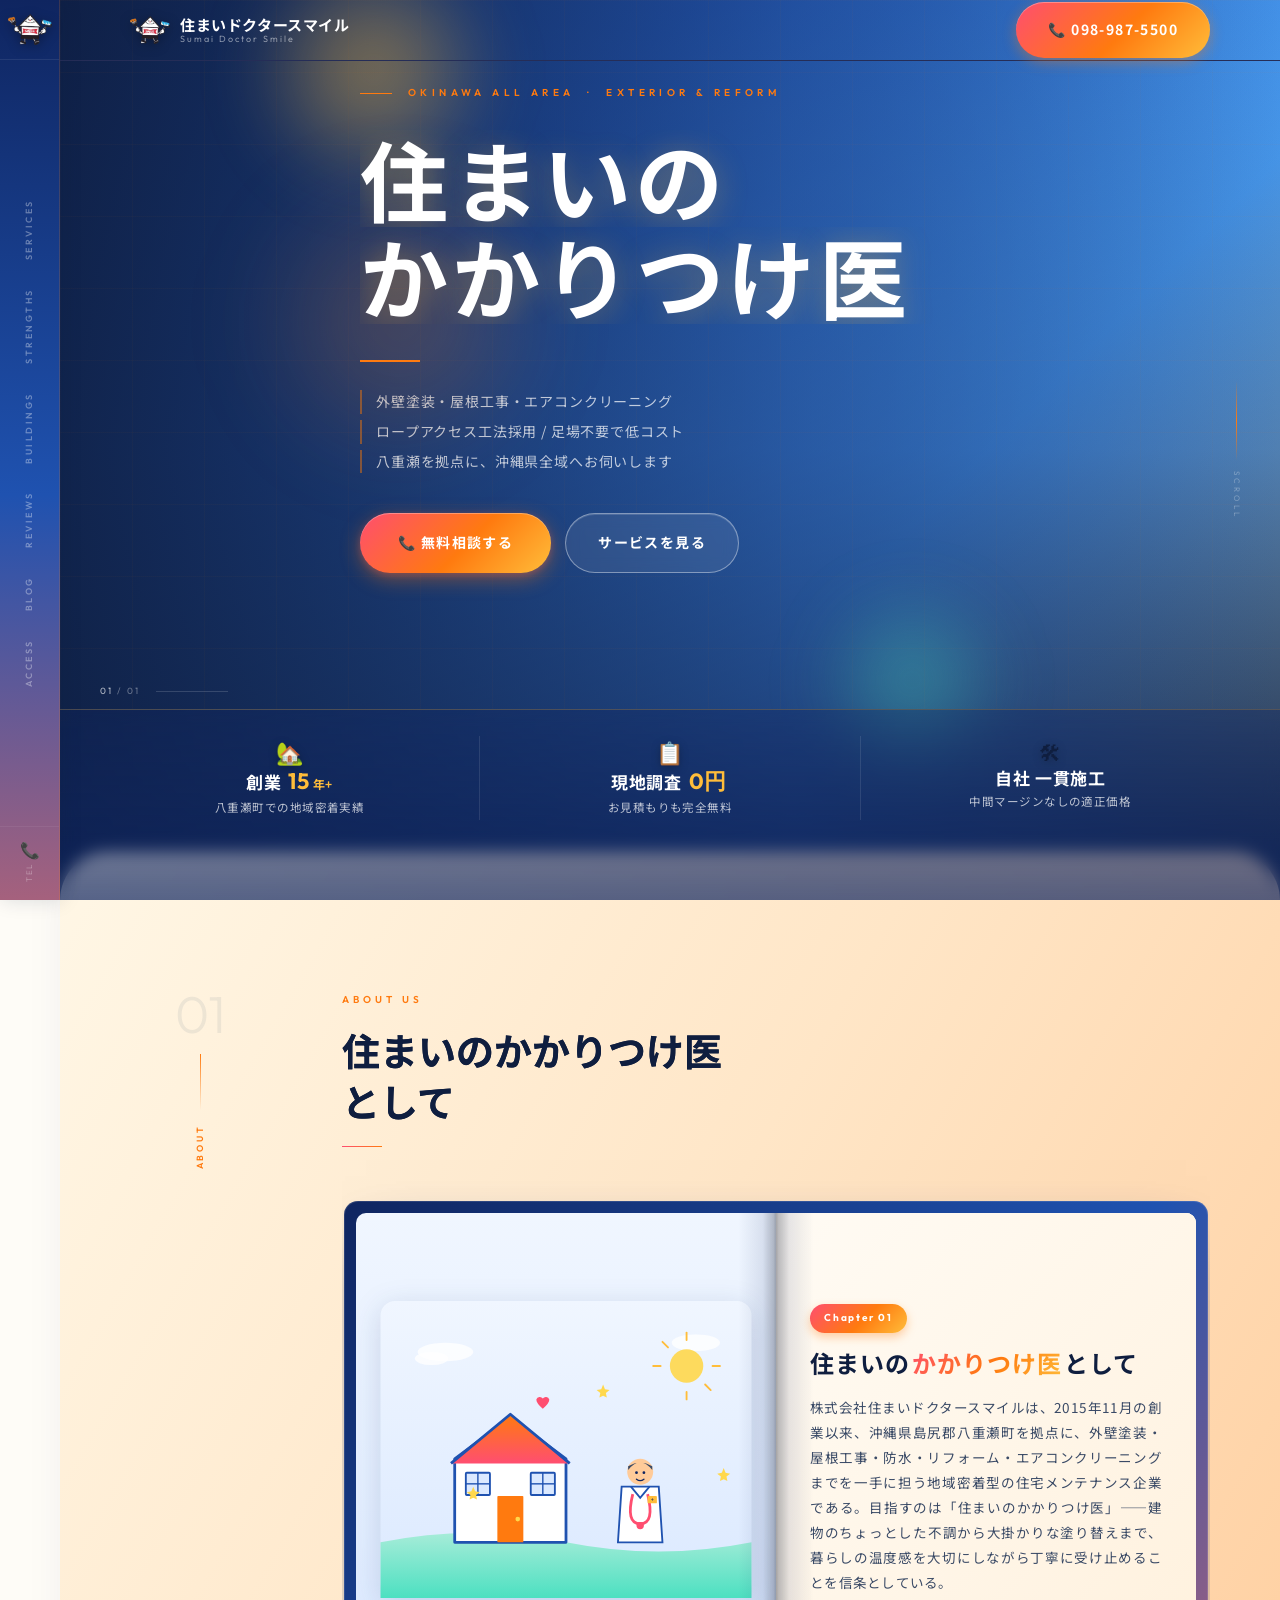
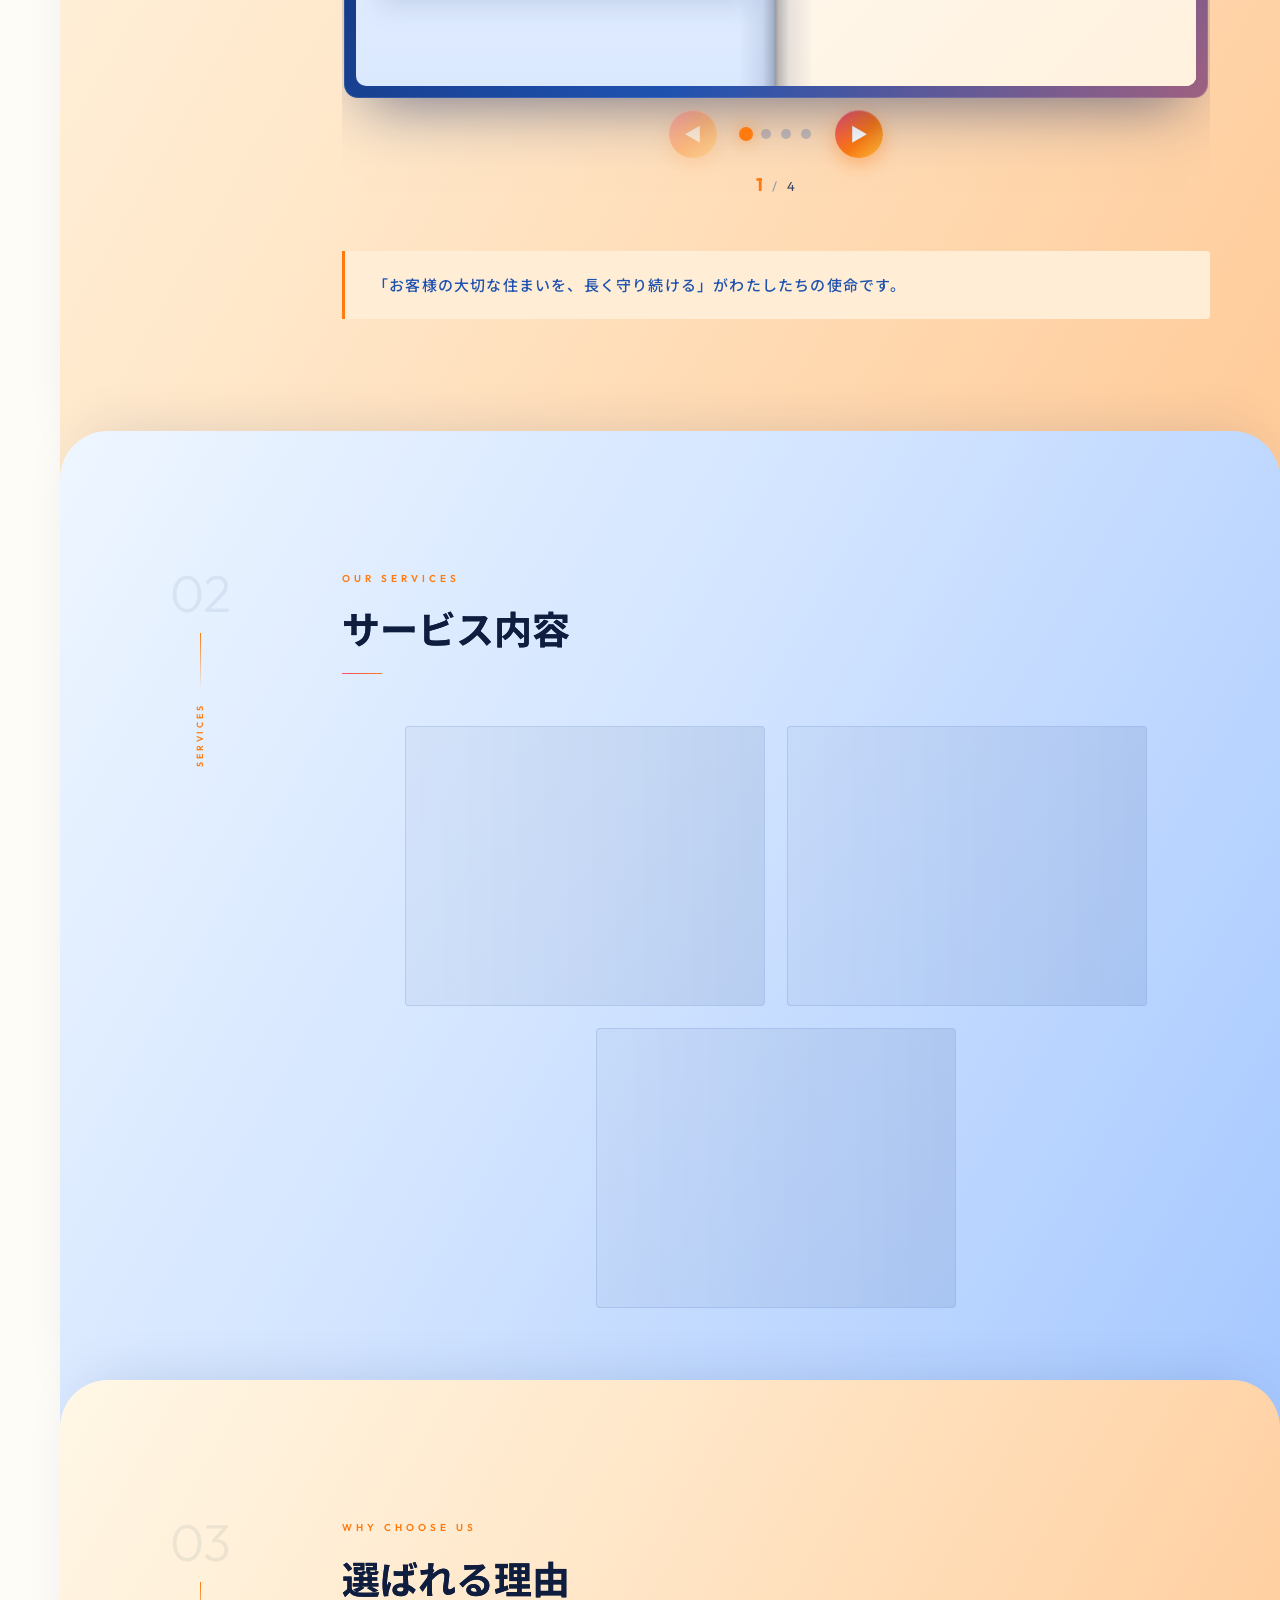
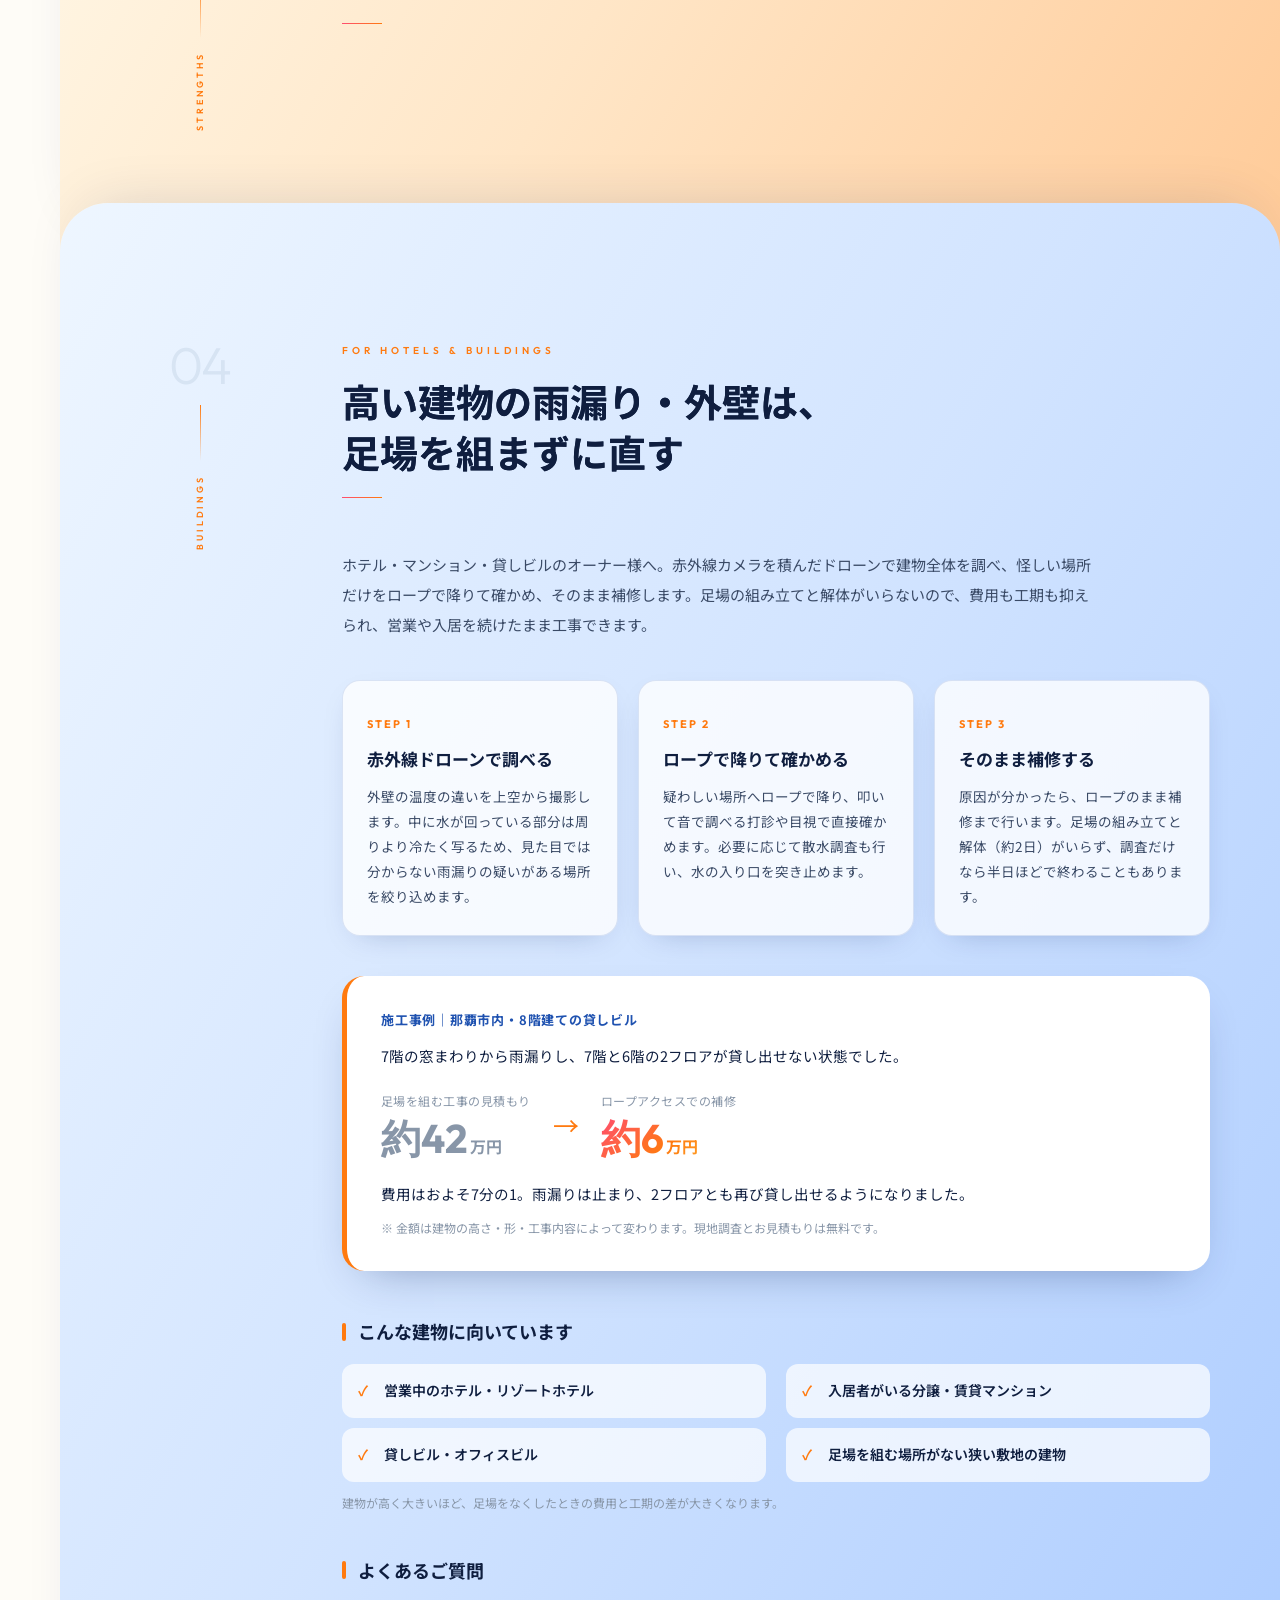
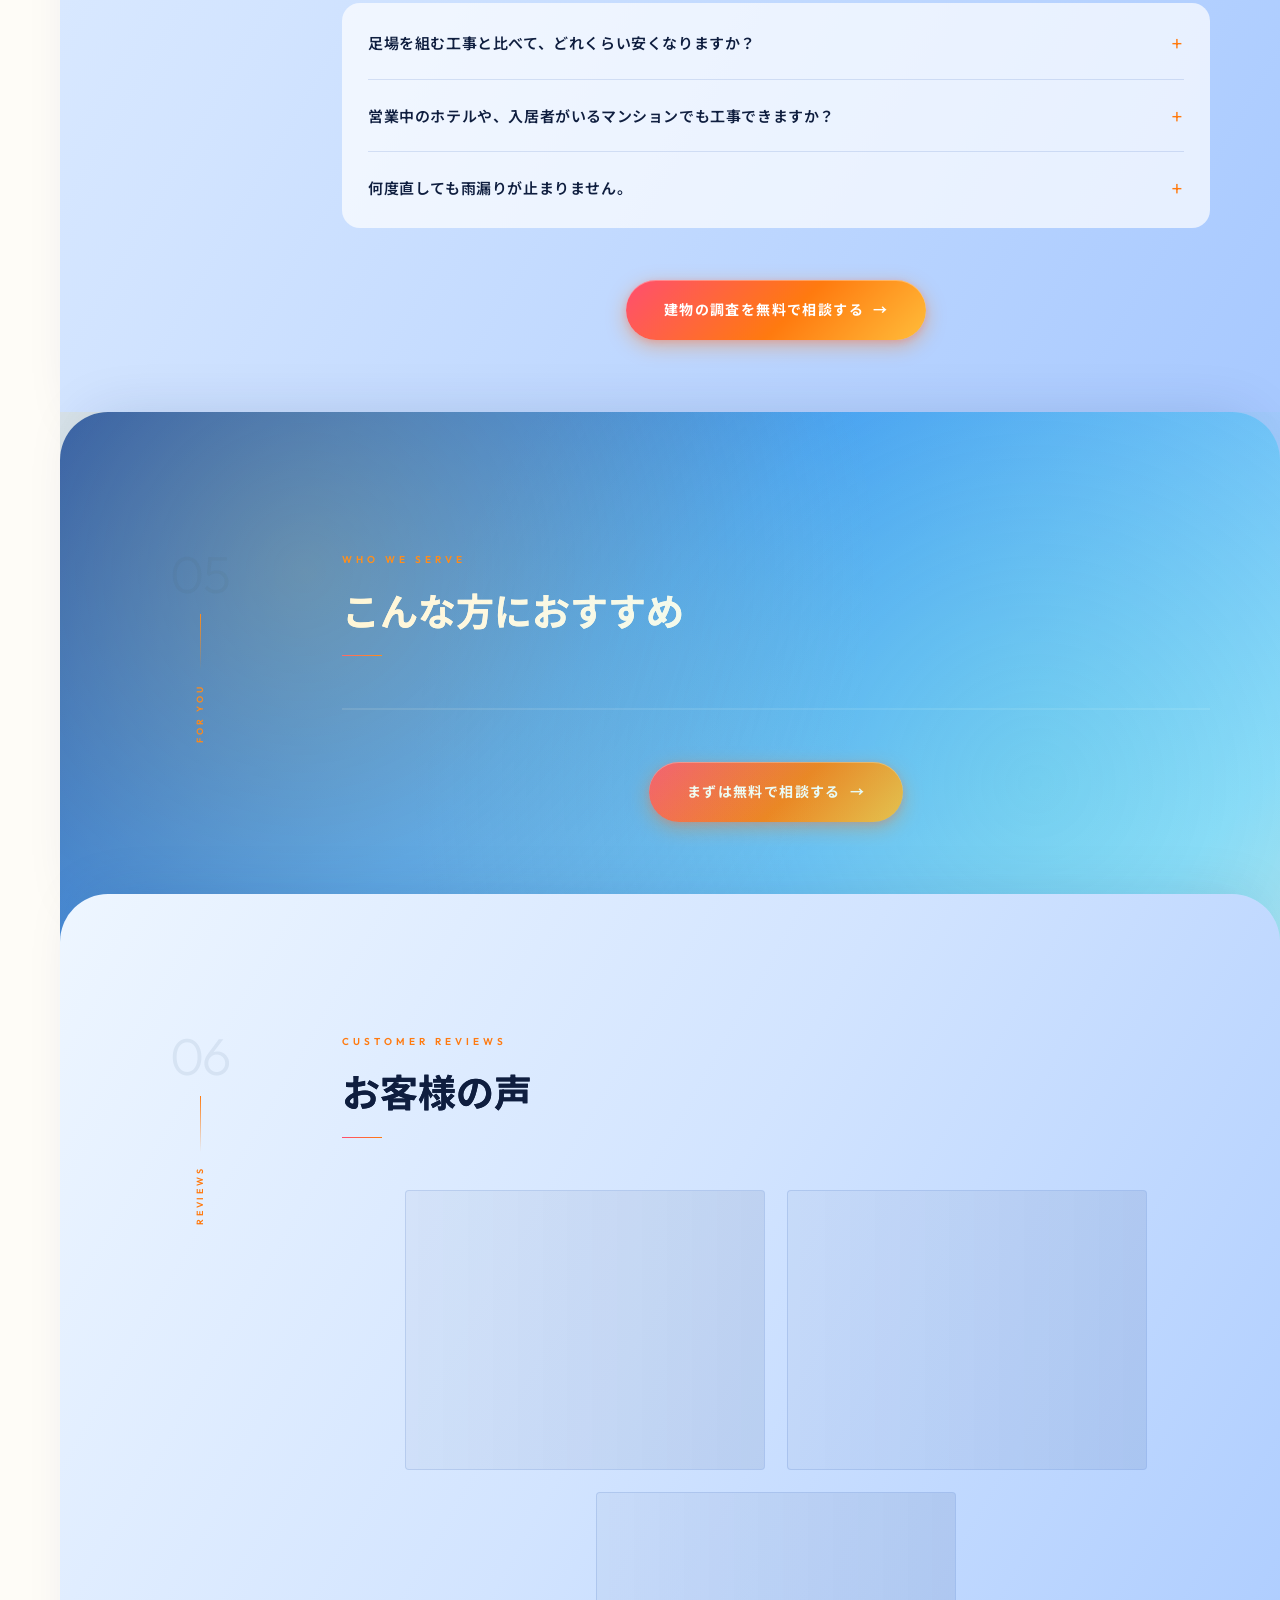
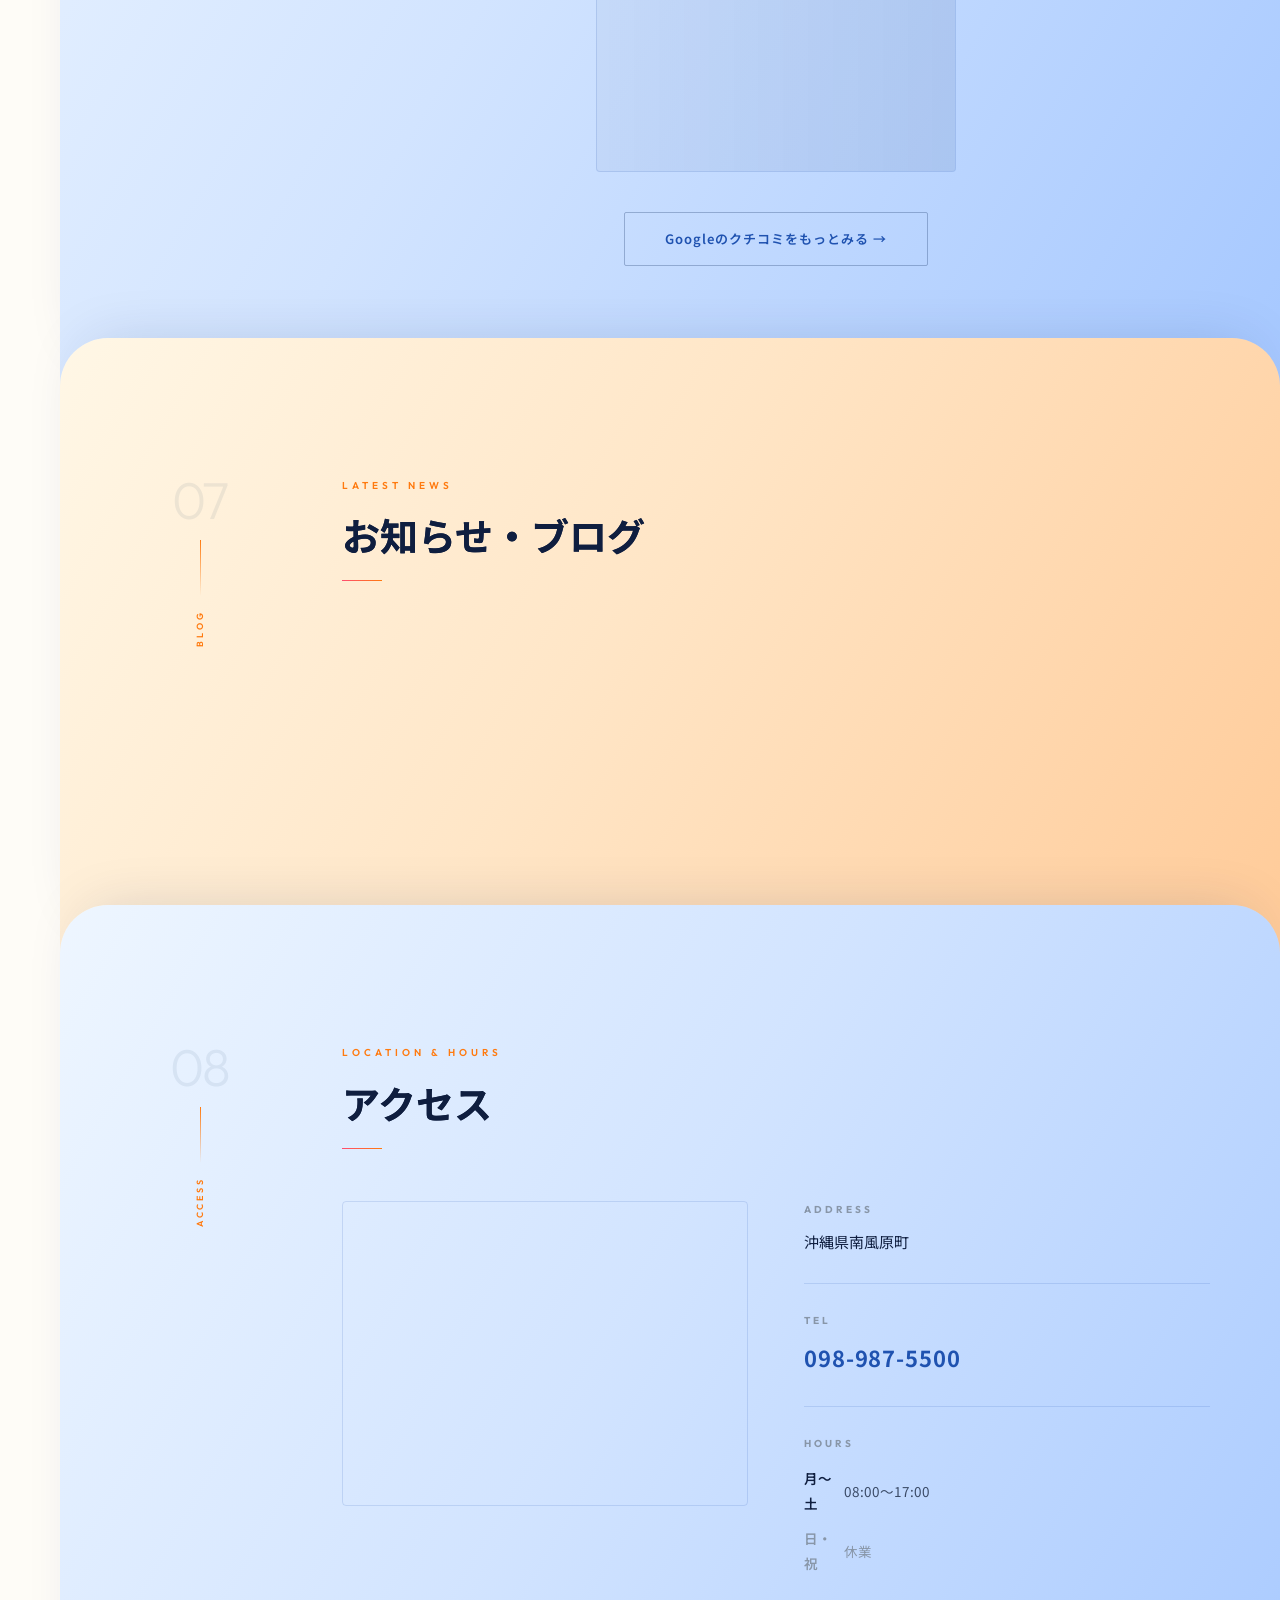
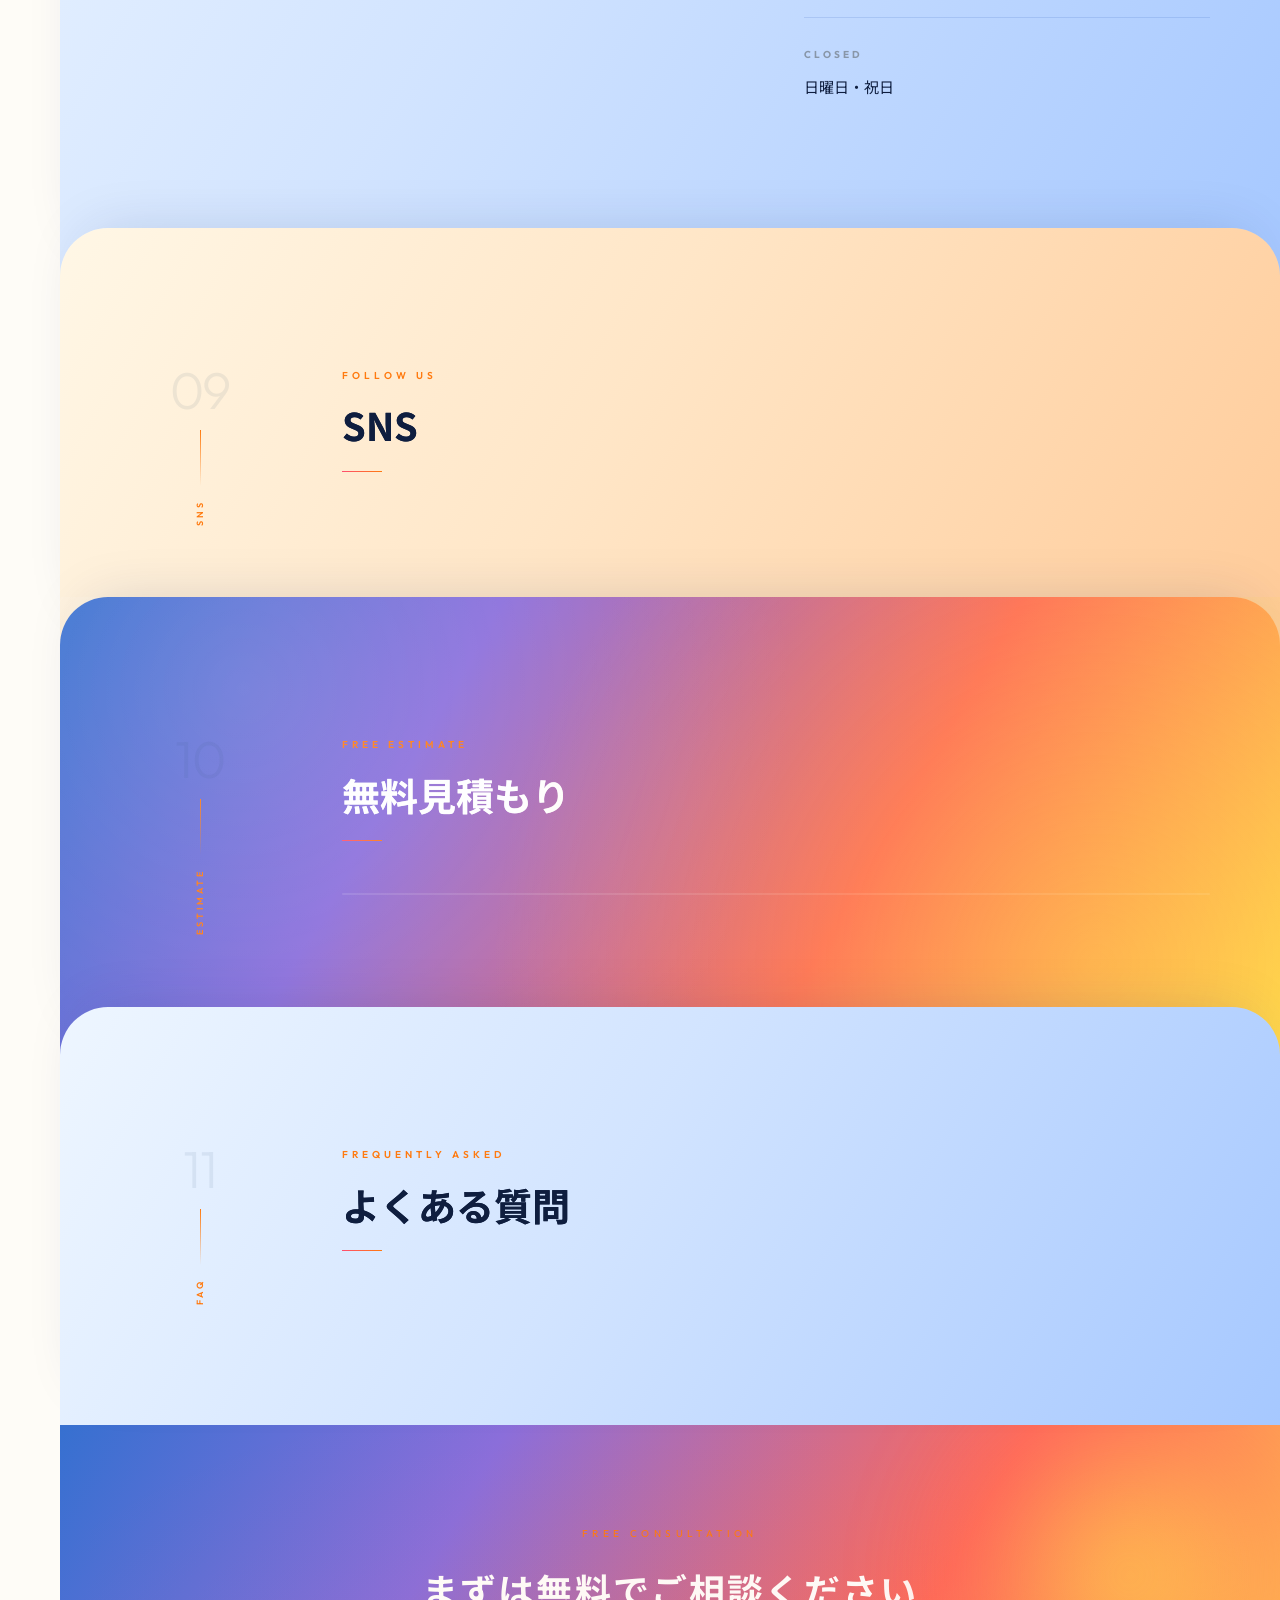
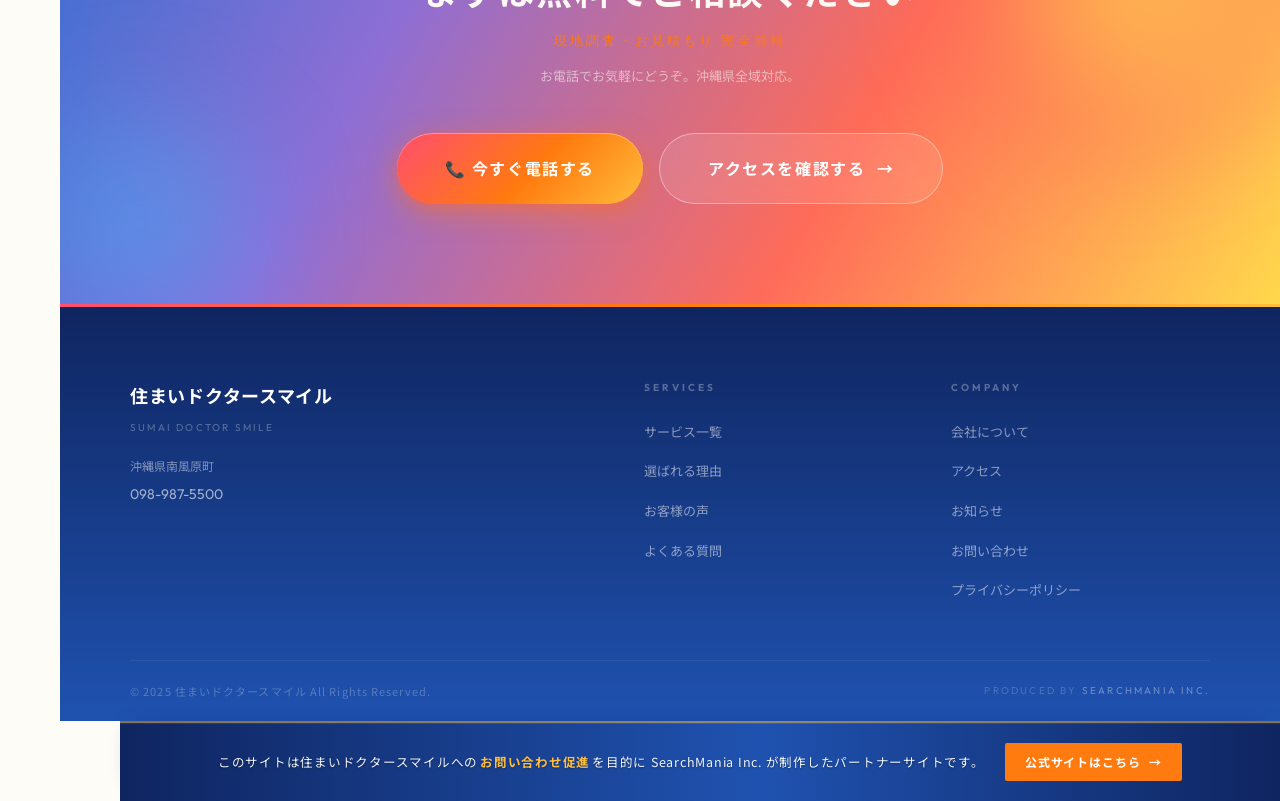
==== commit 4f40eba3: "ホテル・マンション・ビル向けセクションを追加し、FAQをAI検索から読めるようにする - #buildings（固定セクション）：赤外線ドローン→ロープで確認→補修の3ステップ、那覇市内8階建てビルの" ====
--- a/index.html
+++ b/index.html
@@ -31,7 +31,7 @@
 <link rel="preconnect" href="https://fonts.gstatic.com" crossorigin>
 <link href="https://fonts.googleapis.com/css2?family=Outfit:wght@300;400;600;700&family=Noto+Sans+JP:wght@400;500;700&display=swap" rel="stylesheet">
 
-<link rel="stylesheet" href="shared.css?v=20261017">
+<link rel="stylesheet" href="shared.css?v=20261021">
 
 <!-- Google Search Console 認証 -->
 <meta name="google-site-verification" content="LZg90oxtbqi0v6An7Fc0uO3ufbqcmW4_Qp9mCI2u6wk" />
@@ -57,6 +57,8 @@
   },
   "openingHours": ["Mo-Sa 08:00-17:00"],
   "priceRange": "¥¥",
+  "areaServed": { "@type": "AdministrativeArea", "name": "沖縄県" },
+  "knowsAbout": ["外壁塗装", "屋根工事", "防水工事", "雨漏り調査", "ロープアクセス工法", "赤外線ドローン調査", "エアコンクリーニング", "リフォーム"],
   "sameAs": [
     "https://sumai-dr-smile-okinawa.com/",
     "https://www.instagram.com/sumai_dr.smile/",
@@ -65,6 +67,40 @@
     "https://map.yahoo.co.jp/v3/place/m8D54HiAciE",
     "https://www.navitime.co.jp/poi?spt=00011.100249198",
     "https://townpage.goo.ne.jp/shopdetail.php?matomeid=520000163129350001"
+  ]
+}
+</script>
+<!-- よくある質問の構造化データ。下の3件は「ホテル・マンション・ビル」セクションの固定Q&A。
+     シートのFAQは functions/index.js が配信時にここへ追記する -->
+<script id="faq-jsonld" type="application/ld+json">
+{
+  "@context": "https://schema.org",
+  "@type": "FAQPage",
+  "mainEntity": [
+    {
+      "@type": "Question",
+      "name": "足場を組む工事と比べて、どれくらい安くなりますか？",
+      "acceptedAnswer": {
+        "@type": "Answer",
+        "text": "建物と工事内容によって変わります。那覇市内の8階建てビルでは、足場込みで約42万円の見積もりだった雨漏り補修を、ロープアクセスで約6万円で行いました。建物が高く大きいほど差は大きくなります。"
+      }
+    },
+    {
+      "@type": "Question",
+      "name": "営業中のホテルや、入居者がいるマンションでも工事できますか？",
+      "acceptedAnswer": {
+        "@type": "Answer",
+        "text": "できます。足場で建物を囲わないため、外観や出入口をふさがずに工事できます。お客様や入居者の方への影響を抑えたい建物に向いています。"
+      }
+    },
+    {
+      "@type": "Question",
+      "name": "何度直しても雨漏りが止まりません。",
+      "acceptedAnswer": {
+        "@type": "Answer",
+        "text": "原因の場所を調べないまま工事すると、別の場所から漏れ続けることがあります。赤外線ドローンとロープでの調査で水の入り口を突き止めてから補修するので、まずは調査からご相談ください。"
+      }
+    }
   ]
 }
 </script>
@@ -93,6 +129,7 @@
   <nav class="sb-nav" aria-label="セクションナビ">
     <a href="#menu"     class="sb-link">SERVICES</a>
     <a href="#features" class="sb-link">STRENGTHS</a>
+    <a href="#buildings" class="sb-link">BUILDINGS</a>
     <a href="#reviews"  class="sb-link">REVIEWS</a>
     <a href="#blog"     class="sb-link">BLOG</a>
     <a href="#access"   class="sb-link">ACCESS</a>
@@ -125,6 +162,7 @@
       <li><a href="#about"    class="nav-mobile-link">私たちについて</a></li>
       <li><a href="#menu"     class="nav-mobile-link">サービス内容</a></li>
       <li><a href="#features" class="nav-mobile-link">選ばれる理由</a></li>
+      <li><a href="#buildings" class="nav-mobile-link">ホテル・マンション・ビルの方へ</a></li>
       <li><a href="#reviews"  class="nav-mobile-link">お客様の声</a></li>
       <li><a href="#blog"     class="nav-mobile-link">お知らせ・ブログ</a></li>
       <li><a href="#access"   class="nav-mobile-link">アクセス</a></li>
@@ -375,13 +413,101 @@
   </section>
 
   <!-- ============================================================
-       FOR YOU — 04
+       BUILDINGS — 04（ホテル・マンション・ビル向け。CMS 外の固定セクション）
+       ============================================================ -->
+  <section class="highrise-sec ed-sec" id="buildings">
+    <div class="container">
+      <div class="ed-grid">
+        <div class="ed-aside">
+          <span class="ed-num" aria-hidden="true">04</span>
+          <div class="ed-vline" aria-hidden="true"></div>
+          <span class="ed-en" aria-hidden="true">Buildings</span>
+        </div>
+        <div class="ed-main">
+          <div class="sec-head sec-head-left">
+            <span class="eyebrow">For Hotels &amp; Buildings</span>
+            <h2 class="section-title reveal">高い建物の雨漏り・外壁は、<br>足場を組まずに直す</h2>
+            <span class="sec-line line-draw"></span>
+          </div>
+          <p class="hr-lead">ホテル・マンション・貸しビルのオーナー様へ。赤外線カメラを積んだドローンで建物全体を調べ、怪しい場所だけをロープで降りて確かめ、そのまま補修します。足場の組み立てと解体がいらないので、費用も工期も抑えられ、営業や入居を続けたまま工事できます。</p>
+
+          <ol class="hr-steps">
+            <li class="hr-step reveal">
+              <span class="hr-step-num">STEP 1</span>
+              <h3>赤外線ドローンで調べる</h3>
+              <p>外壁の温度の違いを上空から撮影します。中に水が回っている部分は周りより冷たく写るため、見た目では分からない雨漏りの疑いがある場所を絞り込めます。</p>
+            </li>
+            <li class="hr-step reveal">
+              <span class="hr-step-num">STEP 2</span>
+              <h3>ロープで降りて確かめる</h3>
+              <p>疑わしい場所へロープで降り、叩いて音で調べる打診や目視で直接確かめます。必要に応じて散水調査も行い、水の入り口を突き止めます。</p>
+            </li>
+            <li class="hr-step reveal">
+              <span class="hr-step-num">STEP 3</span>
+              <h3>そのまま補修する</h3>
+              <p>原因が分かったら、ロープのまま補修まで行います。足場の組み立てと解体（約2日）がいらず、調査だけなら半日ほどで終わることもあります。</p>
+            </li>
+          </ol>
+
+          <div class="hr-case reveal">
+            <p class="hr-case-label">施工事例｜那覇市内・8階建ての貸しビル</p>
+            <p class="hr-case-text">7階の窓まわりから雨漏りし、7階と6階の2フロアが貸し出せない状態でした。</p>
+            <div class="hr-compare">
+              <div class="hr-compare-item">
+                <span class="hr-compare-k">足場を組む工事の見積もり</span>
+                <span class="hr-compare-v hr-compare-v--old">約42<small>万円</small></span>
+              </div>
+              <span class="hr-compare-arrow" aria-hidden="true">→</span>
+              <div class="hr-compare-item">
+                <span class="hr-compare-k">ロープアクセスでの補修</span>
+                <span class="hr-compare-v">約6<small>万円</small></span>
+              </div>
+            </div>
+            <p class="hr-case-text">費用はおよそ7分の1。雨漏りは止まり、2フロアとも再び貸し出せるようになりました。</p>
+            <p class="hr-note">※ 金額は建物の高さ・形・工事内容によって変わります。現地調査とお見積もりは無料です。</p>
+          </div>
+
+          <h3 class="hr-sub">こんな建物に向いています</h3>
+          <ul class="hr-fit">
+            <li>営業中のホテル・リゾートホテル</li>
+            <li>入居者がいる分譲・賃貸マンション</li>
+            <li>貸しビル・オフィスビル</li>
+            <li>足場を組む場所がない狭い敷地の建物</li>
+          </ul>
+          <p class="hr-note">建物が高く大きいほど、足場をなくしたときの費用と工期の差が大きくなります。</p>
+
+          <h3 class="hr-sub">よくあるご質問</h3>
+          <div class="faq-list hr-faq">
+            <div class="faq-item">
+              <button class="faq-q" type="button">足場を組む工事と比べて、どれくらい安くなりますか？</button>
+              <div class="faq-a">建物と工事内容によって変わります。那覇市内の8階建てビルでは、足場込みで約42万円の見積もりだった雨漏り補修を、ロープアクセスで約6万円で行いました。建物が高く大きいほど差は大きくなります。</div>
+            </div>
+            <div class="faq-item">
+              <button class="faq-q" type="button">営業中のホテルや、入居者がいるマンションでも工事できますか？</button>
+              <div class="faq-a">できます。足場で建物を囲わないため、外観や出入口をふさがずに工事できます。お客様や入居者の方への影響を抑えたい建物に向いています。</div>
+            </div>
+            <div class="faq-item">
+              <button class="faq-q" type="button">何度直しても雨漏りが止まりません。</button>
+              <div class="faq-a">原因の場所を調べないまま工事すると、別の場所から漏れ続けることがあります。赤外線ドローンとロープでの調査で水の入り口を突き止めてから補修するので、まずは調査からご相談ください。</div>
+            </div>
+          </div>
+
+          <div class="for-you-cta">
+            <a href="tel:0989875500" class="btn btn-primary btn-ripple">建物の調査を無料で相談する &nbsp;→</a>
+          </div>
+        </div>
+      </div>
+    </div>
+  </section>
+
+  <!-- ============================================================
+       FOR YOU — 05
        ============================================================ -->
   <section class="for-you ed-sec" id="foryou">
     <div class="container">
       <div class="ed-grid">
         <div class="ed-aside">
-          <span class="ed-num" aria-hidden="true">04</span>
+          <span class="ed-num" aria-hidden="true">05</span>
           <div class="ed-vline" aria-hidden="true"></div>
           <span class="ed-en" aria-hidden="true">For You</span>
         </div>
@@ -401,13 +527,13 @@
   </section>
 
   <!-- ============================================================
-       REVIEWS — 05
+       REVIEWS — 06
        ============================================================ -->
   <section class="reviews-sec ed-sec" id="reviews">
     <div class="container">
       <div class="ed-grid">
         <div class="ed-aside">
-          <span class="ed-num" aria-hidden="true">05</span>
+          <span class="ed-num" aria-hidden="true">06</span>
           <div class="ed-vline" aria-hidden="true"></div>
           <span class="ed-en" aria-hidden="true">Reviews</span>
         </div>
@@ -434,13 +560,13 @@
   </section>
 
   <!-- ============================================================
-       BLOG — 06
+       BLOG — 07
        ============================================================ -->
   <section class="ed-sec" id="blog">
     <div class="container">
       <div class="ed-grid">
         <div class="ed-aside">
-          <span class="ed-num" aria-hidden="true">06</span>
+          <span class="ed-num" aria-hidden="true">07</span>
           <div class="ed-vline" aria-hidden="true"></div>
           <span class="ed-en" aria-hidden="true">Blog</span>
         </div>
@@ -457,13 +583,13 @@
   </section>
 
   <!-- ============================================================
-       ACCESS — 07
+       ACCESS — 08
        ============================================================ -->
   <section class="access-sec ed-sec" id="access">
     <div class="container">
       <div class="ed-grid">
         <div class="ed-aside">
-          <span class="ed-num" aria-hidden="true">07</span>
+          <span class="ed-num" aria-hidden="true">08</span>
           <div class="ed-vline" aria-hidden="true"></div>
           <span class="ed-en" aria-hidden="true">Access</span>
         </div>
@@ -516,13 +642,13 @@
   </section>
 
   <!-- ============================================================
-       SNS — 08
+       SNS — 09
        ============================================================ -->
   <section class="sns-sec ed-sec" id="sns">
     <div class="container">
       <div class="ed-grid">
         <div class="ed-aside">
-          <span class="ed-num" aria-hidden="true">08</span>
+          <span class="ed-num" aria-hidden="true">09</span>
           <div class="ed-vline" aria-hidden="true"></div>
           <span class="ed-en" aria-hidden="true">SNS</span>
         </div>
@@ -539,13 +665,13 @@
   </section>
 
   <!-- ============================================================
-       ESTIMATE / DELIVERY — 09
+       ESTIMATE / DELIVERY — 10
        ============================================================ -->
   <section class="estimate-sec ed-sec" id="estimate">
     <div class="container">
       <div class="ed-grid">
         <div class="ed-aside">
-          <span class="ed-num" aria-hidden="true">09</span>
+          <span class="ed-num" aria-hidden="true">10</span>
           <div class="ed-vline" aria-hidden="true"></div>
           <span class="ed-en" aria-hidden="true">Estimate</span>
         </div>
@@ -562,13 +688,13 @@
   </section>
 
   <!-- ============================================================
-       FAQ — 10
+       FAQ — 11
        ============================================================ -->
   <section class="faq-sec ed-sec" id="faq">
     <div class="container">
       <div class="ed-grid">
         <div class="ed-aside">
-          <span class="ed-num" aria-hidden="true">10</span>
+          <span class="ed-num" aria-hidden="true">11</span>
           <div class="ed-vline" aria-hidden="true"></div>
           <span class="ed-en" aria-hidden="true">FAQ</span>
         </div>
@@ -1113,6 +1239,29 @@
     '</div>';
   }).join('');
   initFAQ();
+  syncFaqJsonLd(items);
+}
+
+/* FAQPage の構造化データを、画面の FAQ（固定Q&A＋シート）と同じ内容に揃える */
+function syncFaqJsonLd(items) {
+  var el = document.getElementById('faq-jsonld');
+  if (!el) return;
+  var qa = [];
+  document.querySelectorAll('.hr-faq .faq-item').forEach(function(it) {
+    var q = it.querySelector('.faq-q'), a = it.querySelector('.faq-a');
+    if (q && a) qa.push({ q: q.textContent.trim(), a: a.textContent.trim() });
+  });
+  items.forEach(function(f) {
+    var q = String(f.q || f.question || '').trim(), a = String(f.a || f.answer || '').trim();
+    if (q && a) qa.push({ q: q, a: a });
+  });
+  el.textContent = JSON.stringify({
+    '@context': 'https://schema.org',
+    '@type': 'FAQPage',
+    mainEntity: qa.map(function(x) {
+      return { '@type': 'Question', name: x.q, acceptedAnswer: { '@type': 'Answer', text: x.a } };
+    })
+  });
 }
 
 function applyCTA(c) {
@@ -1209,6 +1358,7 @@
 /* ----------------------------------------------------------
    FAQ アコーディオン
    ---------------------------------------------------------- */
+document.addEventListener('DOMContentLoaded', function() { initFAQ(); });   // 固定Q&A・配信時に埋め込んだFAQもCMS読込前から開閉できるように
 function initFAQ() {
   document.querySelectorAll('.faq-q').forEach(function(btn) {
     btn.removeEventListener('click', onFaqClick);
--- a/shared.css
+++ b/shared.css
@@ -852,6 +852,7 @@
 .about       { z-index: 3; }
 .menu-sec    { z-index: 4; }
 .features    { z-index: 5; }
+.highrise-sec{ z-index: 5; }   /* features と同じ値・DOM が後なので上に重なる */
 .for-you     { z-index: 6; }
 .reviews-sec { z-index: 7; }
 #blog        { z-index: 8; }
@@ -1487,6 +1488,157 @@
 .for-you-cta {
   text-align: center;
   margin-top: 52px;
+}
+
+/* ============================================================
+   BUILDINGS（ホテル・マンション・ビル向け）
+   ============================================================ */
+.highrise-sec { background: var(--grad-sea); }
+.highrise-sec .section-title { word-break: auto-phrase; }
+.hr-lead {
+  max-width: 760px;
+  font-size: 15px;
+  line-height: 2;
+  color: var(--ink-soft);
+  margin: 8px 0 40px;
+}
+.hr-steps {
+  list-style: none;
+  padding: 0;
+  margin: 0 0 40px;
+  display: grid;
+  grid-template-columns: repeat(3, minmax(0, 1fr));
+  gap: 20px;
+}
+.hr-step {
+  background: rgba(255,255,255,.78);
+  border: 1px solid var(--line);
+  border-radius: 18px;
+  padding: 26px 24px;
+  box-shadow: 0 10px 30px -18px rgba(15,37,96,.35);
+}
+.hr-step-num {
+  display: inline-block;
+  font-family: var(--sans);
+  font-size: 11px;
+  font-weight: 700;
+  letter-spacing: .18em;
+  color: var(--accent);
+  margin-bottom: 8px;
+}
+.hr-step h3 {
+  font-family: var(--sans-jp);
+  font-size: 17px;
+  font-weight: 700;
+  color: var(--ink);
+  margin-bottom: 10px;
+  word-break: auto-phrase;
+}
+.hr-step p { font-size: 13.5px; line-height: 1.85; color: var(--ink-soft); }
+
+.hr-case {
+  background: #fff;
+  border-radius: 22px;
+  padding: 32px 34px;
+  margin-bottom: 44px;
+  border-left: 5px solid var(--accent);
+  box-shadow: 0 18px 44px -24px rgba(15,37,96,.45);
+}
+.hr-case-label {
+  font-family: var(--sans-jp);
+  font-size: 13px;
+  font-weight: 700;
+  color: var(--navy);
+  letter-spacing: .06em;
+  margin-bottom: 10px;
+}
+.hr-case-text { font-size: 14.5px; line-height: 1.9; color: var(--ink); }
+.hr-compare {
+  display: flex;
+  align-items: center;
+  gap: 22px;
+  margin: 20px 0;
+  flex-wrap: wrap;
+}
+.hr-compare-item { display: flex; flex-direction: column; gap: 4px; }
+.hr-compare-k { font-size: 12px; color: var(--muted); letter-spacing: .04em; }
+.hr-compare-v {
+  font-family: var(--sans);
+  font-size: 40px;
+  font-weight: 700;
+  line-height: 1.1;
+  background: var(--grad-fire);
+  -webkit-background-clip: text;
+  background-clip: text;
+  -webkit-text-fill-color: transparent;
+}
+.hr-compare-v small { font-family: var(--sans-jp); font-size: 16px; margin-left: 2px; }
+.hr-compare-v--old {
+  background: none;
+  -webkit-text-fill-color: var(--muted);
+  color: var(--muted);
+}
+.hr-compare-arrow { font-size: 26px; color: var(--accent); }
+.hr-note { font-size: 12px; line-height: 1.8; color: var(--muted); margin-top: 10px; }
+
+.hr-sub {
+  font-family: var(--sans-jp);
+  font-size: 18px;
+  font-weight: 700;
+  color: var(--ink);
+  margin: 8px 0 16px;
+  padding-left: 16px;
+  position: relative;
+}
+.hr-sub::before {
+  content: '';
+  position: absolute;
+  left: 0; top: 50%;
+  transform: translateY(-50%);
+  width: 4px; height: 18px;
+  background: var(--accent);
+  border-radius: 2px;
+}
+.hr-fit {
+  list-style: none;
+  padding: 0;
+  display: grid;
+  grid-template-columns: repeat(2, minmax(0, 1fr));
+  gap: 10px 20px;
+}
+.hr-fit li {
+  position: relative;
+  padding: 14px 16px 14px 42px;
+  background: rgba(255,255,255,.7);
+  border-radius: 12px;
+  font-size: 14px;
+  font-weight: 600;
+  color: var(--ink);
+}
+.hr-fit li::before {
+  content: '✓';
+  position: absolute;
+  left: 16px; top: 50%;
+  transform: translateY(-50%);
+  color: var(--accent);
+  font-weight: 700;
+}
+.hr-fit + .hr-note { margin-bottom: 40px; }
+.hr-faq { background: rgba(255,255,255,.7); border-radius: 18px; padding: 4px 26px; }
+.hr-faq .faq-item:last-child { border-bottom: none; }
+.hr-faq .faq-item.open .faq-a { max-height: 400px; }
+
+@media (max-width: 960px) {
+  .hr-steps { grid-template-columns: minmax(0, 1fr); gap: 14px; }
+}
+@media (max-width: 600px) {
+  .hr-lead { font-size: 14px; margin-bottom: 28px; }
+  .hr-case { padding: 24px 20px; border-radius: 18px; }
+  .hr-compare { flex-direction: column; align-items: flex-start; gap: 6px; }
+  .hr-compare-arrow { transform: rotate(90deg); margin-left: 12px; }
+  .hr-compare-v { font-size: 32px; }
+  .hr-fit { grid-template-columns: minmax(0, 1fr); }
+  .hr-faq { padding: 2px 16px; }
 }
 
 /* ============================================================
